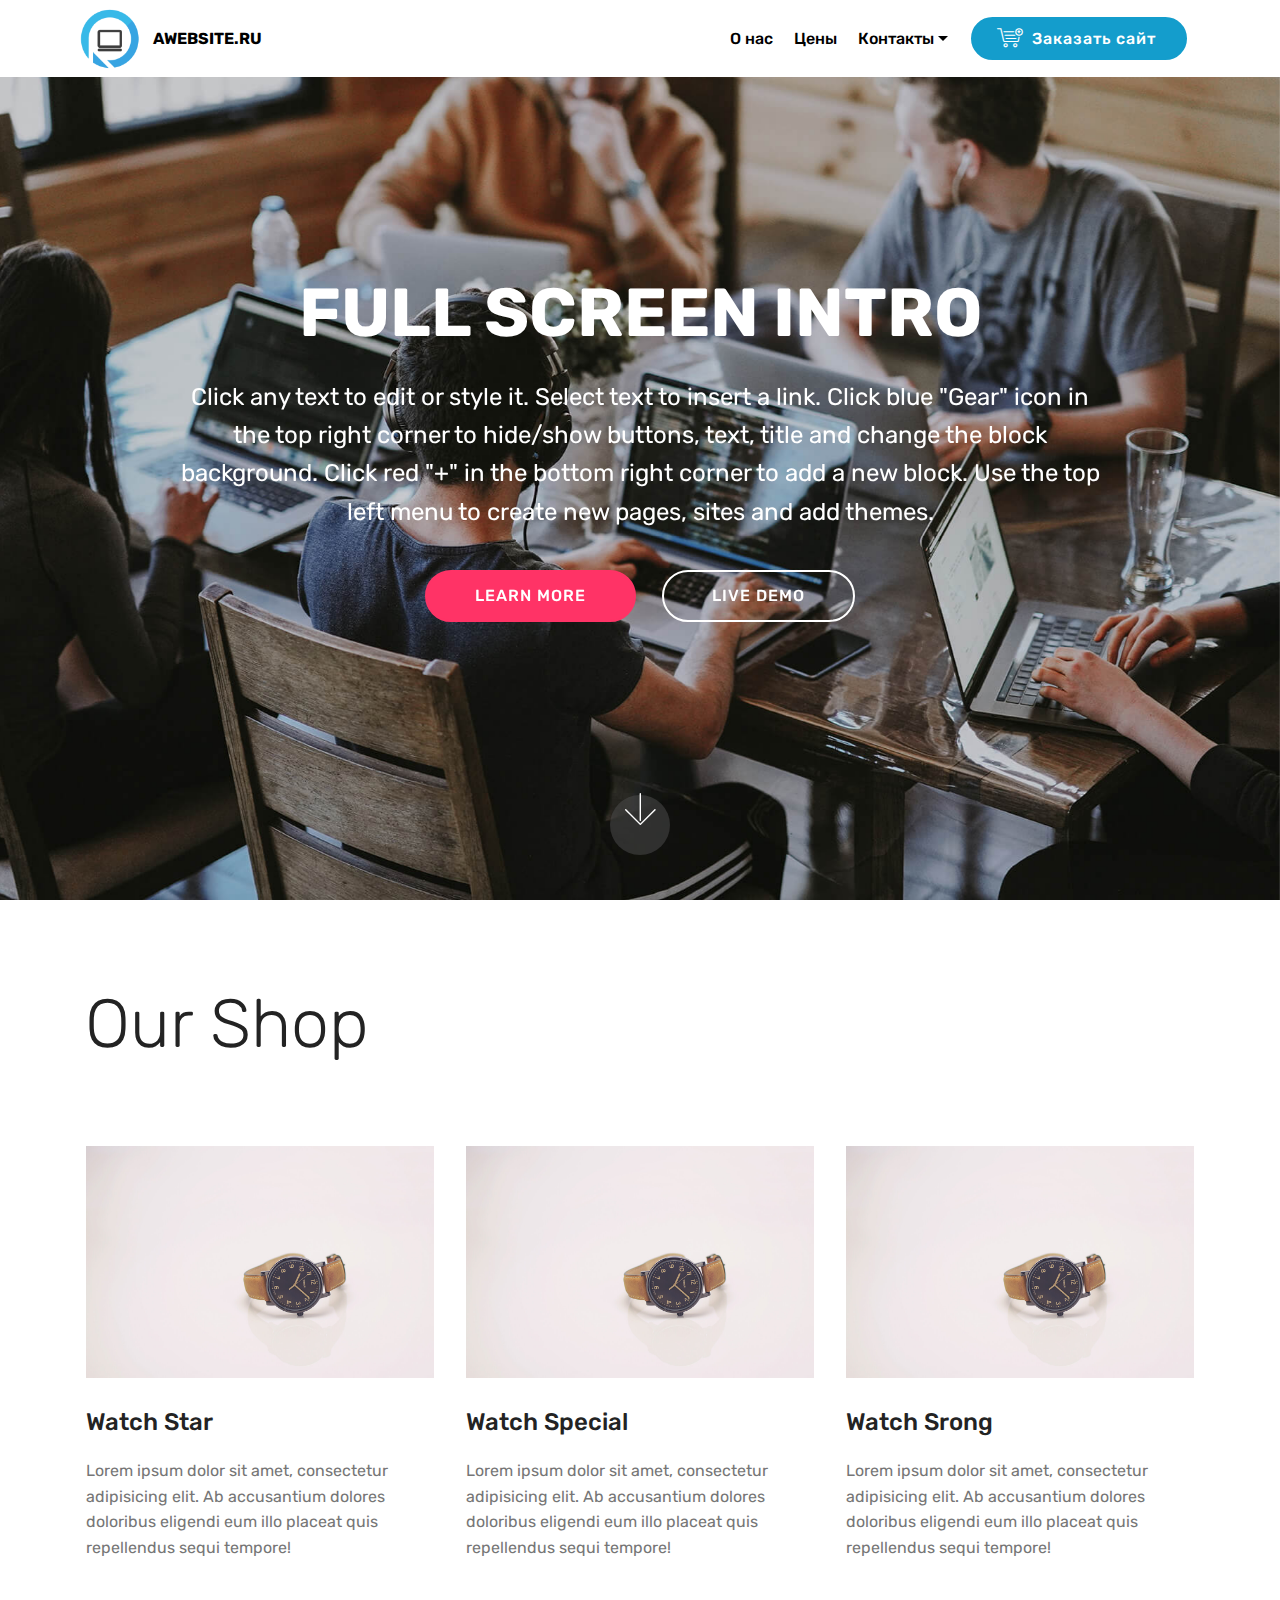
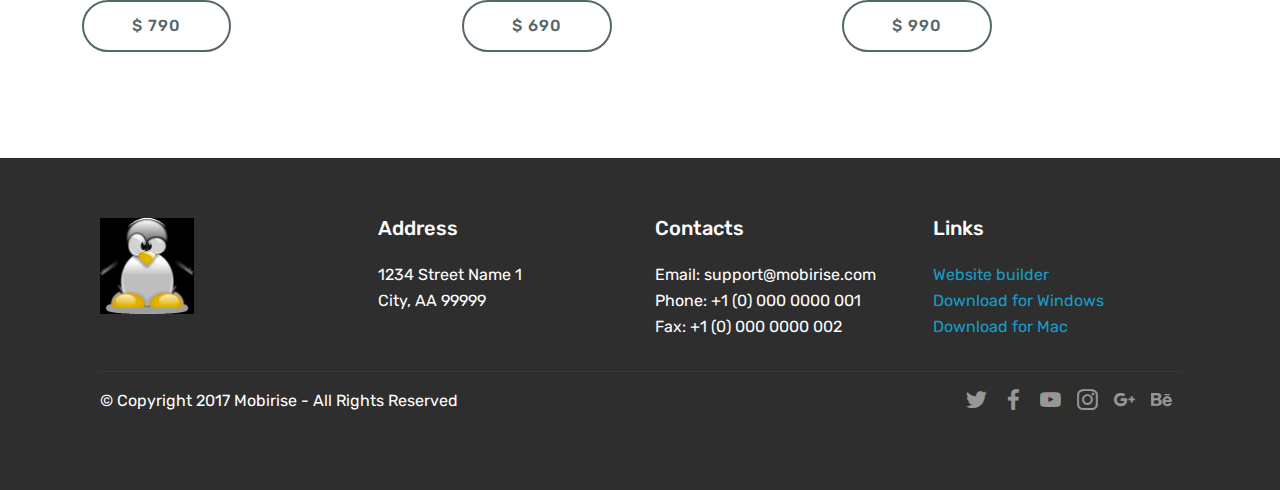
==== page1.html @ ee423b30 "create github pages" ====
<!DOCTYPE html>
<html  >
<head>
  <!-- Site made with Mobirise Website Builder v4.11.3, https://mobirise.com -->
  <meta charset="UTF-8">
  <meta http-equiv="X-UA-Compatible" content="IE=edge">
  <meta name="generator" content="Mobirise v4.11.3, mobirise.com">
  <meta name="viewport" content="width=device-width, initial-scale=1, minimum-scale=1">
  <link rel="shortcut icon" href="assets/images/dotwebsite-color-2-466x123.png" type="image/x-icon">
  <meta name="description" content="">
  
  <title>О нас</title>
  <link rel="stylesheet" href="assets/web/assets/mobirise-icons/mobirise-icons.css">
  <link rel="stylesheet" href="assets/bootstrap/css/bootstrap.min.css">
  <link rel="stylesheet" href="assets/bootstrap/css/bootstrap-grid.min.css">
  <link rel="stylesheet" href="assets/bootstrap/css/bootstrap-reboot.min.css">
  <link rel="stylesheet" href="assets/socicon/css/styles.css">
  <link rel="stylesheet" href="assets/tether/tether.min.css">
  <link rel="stylesheet" href="assets/dropdown/css/style.css">
  <link rel="stylesheet" href="assets/theme/css/style.css">
  <link rel="preload" as="style" href="assets/mobirise/css/mbr-additional.css"><link rel="stylesheet" href="assets/mobirise/css/mbr-additional.css" type="text/css">
  
  
  
</head>
<body>
  <section class="menu cid-rFU3W3Igtl" once="menu" id="menu1-5">

    

    <nav class="navbar navbar-expand beta-menu navbar-dropdown align-items-center navbar-fixed-top navbar-toggleable-sm">
        <button class="navbar-toggler navbar-toggler-right" type="button" data-toggle="collapse" data-target="#navbarSupportedContent" aria-controls="navbarSupportedContent" aria-expanded="false" aria-label="Toggle navigation">
            <div class="hamburger">
                <span></span>
                <span></span>
                <span></span>
                <span></span>
            </div>
        </button>
        <div class="menu-logo">
            <div class="navbar-brand">
                <span class="navbar-logo">
                    <a href="https://pisarev.dev">
                         <img src="assets/images/dotwebsite-color-2-466x123.png" alt="Mobirise" title="" style="height: 3.8rem;">
                    </a>
                </span>
                <span class="navbar-caption-wrap"><a class="navbar-caption text-black display-4" href="https://mobirise.com">AWEBSITE.RU</a></span>
            </div>
        </div>
        <div class="collapse navbar-collapse" id="navbarSupportedContent">
            <ul class="navbar-nav nav-dropdown" data-app-modern-menu="true"><li class="nav-item"><a class="nav-link link text-black display-4" href="index.html#step2-9">О нас</a></li><li class="nav-item"><a class="nav-link link text-black display-4" href="index.html#header16-i">Цены</a></li><li class="nav-item dropdown"><a class="nav-link link dropdown-toggle text-black display-4" href="index.html#header2-1" data-toggle="dropdown-submenu" aria-expanded="false">Контакты</a><div class="dropdown-menu"><a class="dropdown-item text-black display-4" href="mailto:hello@awebsite.ru"><span class="socicon socicon-mail mbr-iconfont mbr-iconfont-btn"></span>hello@awebsite.ru<br></a><a class="dropdown-item text-black display-4" href="tg://resolve?domain=+79992162095"><span class="socicon socicon-telegram mbr-iconfont mbr-iconfont-btn"></span>+7 (999) 216-2095<br></a><a class="dropdown-item text-black display-4" href="tg://resolve?domain=+79992162095"><span class="mbri-help mbr-iconfont mbr-iconfont-btn"></span>Написать нам</a></div></li></ul>
            <div class="navbar-buttons mbr-section-btn"><a class="btn btn-sm btn-primary display-4" href="https://mobirise.com"><span class="mbri-cart-add mbr-iconfont mbr-iconfont-btn"></span>
                    
                    Заказать сайт&nbsp;</a></div>
        </div>
    </nav>
</section>

<section class="engine"><a href="https://mobirise.info/b">how to create a site for free</a></section><section class="cid-rFU3W4c4tZ mbr-fullscreen mbr-parallax-background" id="header2-6">

    

    

    <div class="container align-center">
        <div class="row justify-content-md-center">
            <div class="mbr-white col-md-10">
                <h1 class="mbr-section-title mbr-bold pb-3 mbr-fonts-style display-1">
                    FULL SCREEN INTRO
                </h1>
                
                <p class="mbr-text pb-3 mbr-fonts-style display-5">
                    Click any text to edit or style it. Select text to insert a link. Click blue "Gear" icon in the top right corner to hide/show buttons, text, title and change the block background. Click red "+" in the bottom right corner to add a new block. Use the top left menu to create new pages, sites and add themes.
                </p>
                <div class="mbr-section-btn">
                    <a class="btn btn-md btn-secondary display-4" href="https://mobirise.com">LEARN MORE</a>
                    <a class="btn btn-md btn-white-outline display-4" href="https://mobirise.com">LIVE DEMO</a>
                </div>
            </div>
        </div>
    </div>
    <div class="mbr-arrow hidden-sm-down" aria-hidden="true">
        <a href="#next">
            <i class="mbri-down mbr-iconfont"></i>
        </a>
    </div>
</section>

<section class="services1 cid-rFU3W4I0ts" id="services1-7">
    <!---->
    
    <!---->
    <!--Overlay-->
    
    <!--Container-->
    <div class="container">
        <div class="row justify-content-center">
            <!--Titles-->
            <div class="title pb-5 col-12">
                <h2 class="align-left pb-3 mbr-fonts-style display-1">
                    Our Shop
                </h2>
                
            </div>
            <!--Card-1-->
            <div class="card col-12 col-md-6 p-3 col-lg-4">
                <div class="card-wrapper">
                    <div class="card-img">
                        <img src="assets/images/product1.jpg" alt="Mobirise">
                    </div>
                    <div class="card-box">
                        <h4 class="card-title mbr-fonts-style display-5">
                            Watch Star
                        </h4>
                        <p class="mbr-text mbr-fonts-style display-7">
                            Lorem ipsum dolor sit amet, consectetur adipisicing elit. Ab accusantium dolores doloribus
                            eligendi eum illo placeat quis repellendus sequi tempore!
                        </p>
                        <!--Btn-->
                        <div class="mbr-section-btn align-left">
                            <a href="https://mobirise.co" class="btn btn-warning-outline display-4">
                                $ 790
                            </a>
                        </div>
                    </div>
                </div>
            </div>
            <!--Card-2-->
            <div class="card col-12 col-md-6 p-3 col-lg-4">
                <div class="card-wrapper">
                    <div class="card-img">
                        <img src="assets/images/product1.jpg" alt="Mobirise">
                    </div>
                    <div class="card-box">
                        <h4 class="card-title mbr-fonts-style display-5">
                            Watch Special
                        </h4>
                        <p class="mbr-text mbr-fonts-style display-7">
                            Lorem ipsum dolor sit amet, consectetur adipisicing elit. Ab accusantium dolores doloribus
                            eligendi eum illo placeat quis repellendus sequi tempore!
                        </p>
                        <!--Btn-->
                        <div class="mbr-section-btn align-left">
                            <a href="https://mobirise.co" class="btn btn-warning-outline display-4">
                                $ 690
                            </a>
                        </div>
                    </div>
                </div>
            </div>
            <!--Card-3-->
            <div class="card col-12 col-md-6 p-3 col-lg-4 last-child">
                <div class="card-wrapper">
                    <div class="card-img">
                        <img src="assets/images/product1.jpg" alt="Mobirise">
                    </div>
                    <div class="card-box">
                        <h4 class="card-title mbr-fonts-style display-5">
                            Watch Srong
                        </h4>
                        <p class="mbr-text mbr-fonts-style display-7">
                            Lorem ipsum dolor sit amet, consectetur adipisicing elit. Ab accusantium dolores doloribus
                            eligendi eum illo placeat quis repellendus sequi tempore!
                        </p>
                        <!--Btn-->
                        <div class="mbr-section-btn align-left">
                            <a href="https://mobirise.co" class="btn btn-warning-outline display-4">
                                $ 990
                            </a>
                        </div>
                    </div>
                </div>
            </div>
            <!--Card-4-->
            
        </div>
    </div>
</section>

<section class="cid-rFU3W5Ch9O" id="footer1-8">

    

    

    <div class="container">
        <div class="media-container-row content text-white">
            <div class="col-12 col-md-3">
                <div class="media-wrap">
                    <a href="https://mobirise.com/">
                        <img src="assets/images/mbr-192x197.jpg" alt="Mobirise" title="">
                    </a>
                </div>
            </div>
            <div class="col-12 col-md-3 mbr-fonts-style display-7">
                <h5 class="pb-3">
                    Address
                </h5>
                <p class="mbr-text">
                    1234 Street Name 1<br>City, AA 99999
                </p>
            </div>
            <div class="col-12 col-md-3 mbr-fonts-style display-7">
                <h5 class="pb-3">
                    Contacts
                </h5>
                <p class="mbr-text">
                    Email: support@mobirise.com
                    <br>Phone: +1 (0) 000 0000 001
                    <br>Fax: +1 (0) 000 0000 002
                </p>
            </div>
            <div class="col-12 col-md-3 mbr-fonts-style display-7">
                <h5 class="pb-3">
                    Links
                </h5>
                <p class="mbr-text">
                    <a class="text-primary" href="https://mobirise.com/">Website builder</a>
                    <br><a class="text-primary" href="https://mobirise.com/mobirise-free-win.zip">Download for Windows</a>
                    <br><a class="text-primary" href="https://mobirise.com/mobirise-free-mac.zip">Download for Mac</a>
                </p>
            </div>
        </div>
        <div class="footer-lower">
            <div class="media-container-row">
                <div class="col-sm-12">
                    <hr>
                </div>
            </div>
            <div class="media-container-row mbr-white">
                <div class="col-sm-6 copyright">
                    <p class="mbr-text mbr-fonts-style display-7">
                        © Copyright 2017 Mobirise - All Rights Reserved
                    </p>
                </div>
                <div class="col-md-6">
                    <div class="social-list align-right">
                        <div class="soc-item">
                            <a href="https://twitter.com/mobirise" target="_blank">
                                <span class="socicon-twitter socicon mbr-iconfont mbr-iconfont-social"></span>
                            </a>
                        </div>
                        <div class="soc-item">
                            <a href="https://www.facebook.com/pages/Mobirise/1616226671953247" target="_blank">
                                <span class="socicon-facebook socicon mbr-iconfont mbr-iconfont-social"></span>
                            </a>
                        </div>
                        <div class="soc-item">
                            <a href="https://www.youtube.com/c/mobirise" target="_blank">
                                <span class="socicon-youtube socicon mbr-iconfont mbr-iconfont-social"></span>
                            </a>
                        </div>
                        <div class="soc-item">
                            <a href="https://instagram.com/mobirise" target="_blank">
                                <span class="socicon-instagram socicon mbr-iconfont mbr-iconfont-social"></span>
                            </a>
                        </div>
                        <div class="soc-item">
                            <a href="https://plus.google.com/u/0/+Mobirise" target="_blank">
                                <span class="socicon-googleplus socicon mbr-iconfont mbr-iconfont-social"></span>
                            </a>
                        </div>
                        <div class="soc-item">
                            <a href="https://www.behance.net/Mobirise" target="_blank">
                                <span class="socicon-behance socicon mbr-iconfont mbr-iconfont-social"></span>
                            </a>
                        </div>
                    </div>
                </div>
            </div>
        </div>
    </div>
</section>


  <script src="assets/web/assets/jquery/jquery.min.js"></script>
  <script src="assets/popper/popper.min.js"></script>
  <script src="assets/bootstrap/js/bootstrap.min.js"></script>
  <script src="assets/tether/tether.min.js"></script>
  <script src="assets/dropdown/js/nav-dropdown.js"></script>
  <script src="assets/dropdown/js/navbar-dropdown.js"></script>
  <script src="assets/touchswipe/jquery.touch-swipe.min.js"></script>
  <script src="assets/parallax/jarallax.min.js"></script>
  <script src="assets/smoothscroll/smooth-scroll.js"></script>
  <script src="assets/theme/js/script.js"></script>
  
  
</body>
</html>
---- assets/web/assets/mobirise-icons/mobirise-icons.css ----
@font-face {
  font-family: 'MobiriseIcons';
  src:  url('mobirise-icons.eot?spat4u');
  src:  url('mobirise-icons.eot?spat4u#iefix') format('embedded-opentype'),
    url('mobirise-icons.ttf?spat4u') format('truetype'),
    url('mobirise-icons.woff?spat4u') format('woff'),
    url('mobirise-icons.svg?spat4u#MobiriseIcons') format('svg');
  font-weight: normal;
  font-style: normal;
  font-display: swap;
}

[class^="mbri-"], [class*=" mbri-"] {
  /* use !important to prevent issues with browser extensions that change fonts */
  font-family: MobiriseIcons !important;
  speak: none;
  font-style: normal;
  font-weight: normal;
  font-variant: normal;
  text-transform: none;
  line-height: 1;

  /* Better Font Rendering =========== */
  -webkit-font-smoothing: antialiased;
  -moz-osx-font-smoothing: grayscale;
}

.mbri-add-submenu:before {
  content: "\e900";
}
.mbri-alert:before {
  content: "\e901";
}
.mbri-align-center:before {
  content: "\e902";
}
.mbri-align-justify:before {
  content: "\e903";
}
.mbri-align-left:before {
  content: "\e904";
}
.mbri-align-right:before {
  content: "\e905";
}
.mbri-android:before {
  content: "\e906";
}
.mbri-apple:before {
  content: "\e907";
}
.mbri-arrow-down:before {
  content: "\e908";
}
.mbri-arrow-next:before {
  content: "\e909";
}
.mbri-arrow-prev:before {
  content: "\e90a";
}
.mbri-arrow-up:before {
  content: "\e90b";
}
.mbri-bold:before {
  content: "\e90c";
}
.mbri-bookmark:before {
  content: "\e90d";
}
.mbri-bootstrap:before {
  content: "\e90e";
}
.mbri-briefcase:before {
  content: "\e90f";
}
.mbri-browse:before {
  content: "\e910";
}
.mbri-bulleted-list:before {
  content: "\e911";
}
.mbri-calendar:before {
  content: "\e912";
}
.mbri-camera:before {
  content: "\e913";
}
.mbri-cart-add:before {
  content: "\e914";
}
.mbri-cart-full:before {
  content: "\e915";
}
.mbri-cash:before {
  content: "\e916";
}
.mbri-change-style:before {
  content: "\e917";
}
.mbri-chat:before {
  content: "\e918";
}
.mbri-clock:before {
  content: "\e919";
}
.mbri-close:before {
  content: "\e91a";
}
.mbri-cloud:before {
  content: "\e91b";
}
.mbri-code:before {
  content: "\e91c";
}
.mbri-contact-form:before {
  content: "\e91d";
}
.mbri-credit-card:before {
  content: "\e91e";
}
.mbri-cursor-click:before {
  content: "\e91f";
}
.mbri-cust-feedback:before {
  content: "\e920";
}
.mbri-database:before {
  content: "\e921";
}
.mbri-delivery:before {
  content: "\e922";
}
.mbri-desktop:before {
  content: "\e923";
}
.mbri-devices:before {
  content: "\e924";
}
.mbri-down:before {
  content: "\e925";
}
.mbri-download:before {
  content: "\e989";
}
.mbri-drag-n-drop:before {
  content: "\e927";
}
.mbri-drag-n-drop2:before {
  content: "\e928";
}
.mbri-edit:before {
  content: "\e929";
}
.mbri-edit2:before {
  content: "\e92a";
}
.mbri-error:before {
  content: "\e92b";
}
.mbri-extension:before {
  content: "\e92c";
}
.mbri-features:before {
  content: "\e92d";
}
.mbri-file:before {
  content: "\e92e";
}
.mbri-flag:before {
  content: "\e92f";
}
.mbri-folder:before {
  content: "\e930";
}
.mbri-gift:before {
  content: "\e931";
}
.mbri-github:before {
  content: "\e932";
}
.mbri-globe:before {
  content: "\e933";
}
.mbri-globe-2:before {
  content: "\e934";
}
.mbri-growing-chart:before {
  content: "\e935";
}
.mbri-hearth:before {
  content: "\e936";
}
.mbri-help:before {
  content: "\e937";
}
.mbri-home:before {
  content: "\e938";
}
.mbri-hot-cup:before {
  content: "\e939";
}
.mbri-idea:before {
  content: "\e93a";
}
.mbri-image-gallery:before {
  content: "\e93b";
}
.mbri-image-slider:before {
  content: "\e93c";
}
.mbri-info:before {
  content: "\e93d";
}
.mbri-italic:before {
  content: "\e93e";
}
.mbri-key:before {
  content: "\e93f";
}
.mbri-laptop:before {
  content: "\e940";
}
.mbri-layers:before {
  content: "\e941";
}
.mbri-left-right:before {
  content: "\e942";
}
.mbri-left:before {
  content: "\e943";
}
.mbri-letter:before {
  content: "\e944";
}
.mbri-like:before {
  content: "\e945";
}
.mbri-link:before {
  content: "\e946";
}
.mbri-lock:before {
  content: "\e947";
}
.mbri-login:before {
  content: "\e948";
}
.mbri-logout:before {
  content: "\e949";
}
.mbri-magic-stick:before {
  content: "\e94a";
}
.mbri-map-pin:before {
  content: "\e94b";
}
.mbri-menu:before {
  content: "\e94c";
}
.mbri-mobile:before {
  content: "\e94d";
}
.mbri-mobile2:before {
  content: "\e94e";
}
.mbri-mobirise:before {
  content: "\e94f";
}
.mbri-more-horizontal:before {
  content: "\e950";
}
.mbri-more-vertical:before {
  content: "\e951";
}
.mbri-music:before {
  content: "\e952";
}
.mbri-new-file:before {
  content: "\e953";
}
.mbri-numbered-list:before {
  content: "\e954";
}
.mbri-opened-folder:before {
  content: "\e955";
}
.mbri-pages:before {
  content: "\e956";
}
.mbri-paper-plane:before {
  content: "\e957";
}
.mbri-paperclip:before {
  content: "\e958";
}
.mbri-photo:before {
  content: "\e959";
}
.mbri-photos:before {
  content: "\e95a";
}
.mbri-pin:before {
  content: "\e95b";
}
.mbri-play:before {
  content: "\e95c";
}
.mbri-plus:before {
  content: "\e95d";
}
.mbri-preview:before {
  content: "\e95e";
}
.mbri-print:before {
  content: "\e95f";
}
.mbri-protect:before {
  content: "\e960";
}
.mbri-question:before {
  content: "\e961";
}
.mbri-quote-left:before {
  content: "\e962";
}
.mbri-quote-right:before {
  content: "\e963";
}
.mbri-refresh:before {
  content: "\e964";
}
.mbri-responsive:before {
  content: "\e965";
}
.mbri-right:before {
  content: "\e966";
}
.mbri-rocket:before {
  content: "\e967";
}
.mbri-sad-face:before {
  content: "\e968";
}
.mbri-sale:before {
  content: "\e969";
}
.mbri-save:before {
  content: "\e96a";
}
.mbri-search:before {
  content: "\e96b";
}
.mbri-setting:before {
  content: "\e96c";
}
.mbri-setting2:before {
  content: "\e96d";
}
.mbri-setting3:before {
  content: "\e96e";
}
.mbri-share:before {
  content: "\e96f";
}
.mbri-shopping-bag:before {
  content: "\e970";
}
.mbri-shopping-basket:before {
  content: "\e971";
}
.mbri-shopping-cart:before {
  content: "\e972";
}
.mbri-sites:before {
  content: "\e973";
}
.mbri-smile-face:before {
  content: "\e974";
}
.mbri-speed:before {
  content: "\e975";
}
.mbri-star:before {
  content: "\e976";
}
.mbri-success:before {
  content: "\e977";
}
.mbri-sun:before {
  content: "\e978";
}
.mbri-sun2:before {
  content: "\e979";
}
.mbri-tablet:before {
  content: "\e97a";
}
.mbri-tablet-vertical:before {
  content: "\e97b";
}
.mbri-target:before {
  content: "\e97c";
}
.mbri-timer:before {
  content: "\e97d";
}
.mbri-to-ftp:before {
  content: "\e97e";
}
.mbri-to-local-drive:before {
  content: "\e97f";
}
.mbri-touch-swipe:before {
  content: "\e980";
}
.mbri-touch:before {
  content: "\e981";
}
.mbri-trash:before {
  content: "\e982";
}
.mbri-underline:before {
  content: "\e983";
}
.mbri-unlink:before {
  content: "\e984";
}
.mbri-unlock:before {
  content: "\e985";
}
.mbri-up-down:before {
  content: "\e986";
}
.mbri-up:before {
  content: "\e987";
}
.mbri-update:before {
  content: "\e988";
}
.mbri-upload:before {
 content: "\e926"; 
}
.mbri-user:before {
  content: "\e98a";
}
.mbri-user2:before {
  content: "\e98b";
}
.mbri-users:before {
  content: "\e98c";
}
.mbri-video:before {
  content: "\e98d";
}
.mbri-video-play:before {
  content: "\e98e";
}
.mbri-watch:before {
  content: "\e98f";
}
.mbri-website-theme:before {
  content: "\e990";
}
.mbri-wifi:before {
  content: "\e991";
}
.mbri-windows:before {
  content: "\e992";
}
.mbri-zoom-out:before {
  content: "\e993";
}
.mbri-redo:before {
  content: "\e994";
}
.mbri-undo:before {
  content: "\e995";
}
---- assets/socicon/css/styles.css ----
@charset "UTF-8";

@font-face {
  font-family: "socicon";
  src:url("../fonts/socicon.eot");
  src:url("../fonts/socicon.eot?#iefix") format("embedded-opentype"),
    url("../fonts/socicon.woff") format("woff"),
    url("../fonts/socicon.ttf") format("truetype"),
    url("../fonts/socicon.svg#socicon") format("svg");
  font-weight: normal;
  font-style: normal;
  font-display:swap;
}

[data-icon]:before {
  font-family: "socicon" !important;
  content: attr(data-icon);
  font-style: normal !important;
  font-weight: normal !important;
  font-variant: normal !important;
  text-transform: none !important;
  speak: none;
  line-height: 1;
  -webkit-font-smoothing: antialiased;
  -moz-osx-font-smoothing: grayscale;
}

[class^="socicon-"]:before,
[class*=" socicon-"]:before {
  font-family: "socicon" !important;
  font-style: normal !important;
  font-weight: normal !important;
  font-variant: normal !important;
  text-transform: none !important;
  speak: none;
  line-height: 1;
  -webkit-font-smoothing: antialiased;
  -moz-osx-font-smoothing: grayscale;
}

.socicon-modelmayhem:before {
  content: "\e000";
}
.socicon-mixcloud:before {
  content: "\e001";
}
.socicon-drupal:before {
  content: "\e002";
}
.socicon-swarm:before {
  content: "\e003";
}
.socicon-istock:before {
  content: "\e004";
}
.socicon-yammer:before {
  content: "\e005";
}
.socicon-ello:before {
  content: "\e006";
}
.socicon-stackoverflow:before {
  content: "\e007";
}
.socicon-persona:before {
  content: "\e008";
}
.socicon-triplej:before {
  content: "\e009";
}
.socicon-houzz:before {
  content: "\e00a";
}
.socicon-rss:before {
  content: "\e00b";
}
.socicon-paypal:before {
  content: "\e00c";
}
.socicon-odnoklassniki:before {
  content: "\e00d";
}
.socicon-airbnb:before {
  content: "\e00e";
}
.socicon-periscope:before {
  content: "\e00f";
}
.socicon-outlook:before {
  content: "\e010";
}
.socicon-coderwall:before {
  content: "\e011";
}
.socicon-tripadvisor:before {
  content: "\e012";
}
.socicon-appnet:before {
  content: "\e013";
}
.socicon-goodreads:before {
  content: "\e014";
}
.socicon-tripit:before {
  content: "\e015";
}
.socicon-lanyrd:before {
  content: "\e016";
}
.socicon-slideshare:before {
  content: "\e017";
}
.socicon-buffer:before {
  content: "\e018";
}
.socicon-disqus:before {
  content: "\e019";
}
.socicon-vkontakte:before {
  content: "\e01a";
}
.socicon-whatsapp:before {
  content: "\e01b";
}
.socicon-patreon:before {
  content: "\e01c";
}
.socicon-storehouse:before {
  content: "\e01d";
}
.socicon-pocket:before {
  content: "\e01e";
}
.socicon-mail:before {
  content: "\e01f";
}
.socicon-blogger:before {
  content: "\e020";
}
.socicon-technorati:before {
  content: "\e021";
}
.socicon-reddit:before {
  content: "\e022";
}
.socicon-dribbble:before {
  content: "\e023";
}
.socicon-stumbleupon:before {
  content: "\e024";
}
.socicon-digg:before {
  content: "\e025";
}
.socicon-envato:before {
  content: "\e026";
}
.socicon-behance:before {
  content: "\e027";
}
.socicon-delicious:before {
  content: "\e028";
}
.socicon-deviantart:before {
  content: "\e029";
}
.socicon-forrst:before {
  content: "\e02a";
}
.socicon-play:before {
  content: "\e02b";
}
.socicon-zerply:before {
  content: "\e02c";
}
.socicon-wikipedia:before {
  content: "\e02d";
}
.socicon-apple:before {
  content: "\e02e";
}
.socicon-flattr:before {
  content: "\e02f";
}
.socicon-github:before {
  content: "\e030";
}
.socicon-renren:before {
  content: "\e031";
}
.socicon-friendfeed:before {
  content: "\e032";
}
.socicon-newsvine:before {
  content: "\e033";
}
.socicon-identica:before {
  content: "\e034";
}
.socicon-bebo:before {
  content: "\e035";
}
.socicon-zynga:before {
  content: "\e036";
}
.socicon-steam:before {
  content: "\e037";
}
.socicon-xbox:before {
  content: "\e038";
}
.socicon-windows:before {
  content: "\e039";
}
.socicon-qq:before {
  content: "\e03a";
}
.socicon-douban:before {
  content: "\e03b";
}
.socicon-meetup:before {
  content: "\e03c";
}
.socicon-playstation:before {
  content: "\e03d";
}
.socicon-android:before {
  content: "\e03e";
}
.socicon-snapchat:before {
  content: "\e03f";
}
.socicon-twitter:before {
  content: "\e040";
}
.socicon-facebook:before {
  content: "\e041";
}
.socicon-googleplus:before {
  content: "\e042";
}
.socicon-pinterest:before {
  content: "\e043";
}
.socicon-foursquare:before {
  content: "\e044";
}
.socicon-yahoo:before {
  content: "\e045";
}
.socicon-skype:before {
  content: "\e046";
}
.socicon-yelp:before {
  content: "\e047";
}
.socicon-feedburner:before {
  content: "\e048";
}
.socicon-linkedin:before {
  content: "\e049";
}
.socicon-viadeo:before {
  content: "\e04a";
}
.socicon-xing:before {
  content: "\e04b";
}
.socicon-myspace:before {
  content: "\e04c";
}
.socicon-soundcloud:before {
  content: "\e04d";
}
.socicon-spotify:before {
  content: "\e04e";
}
.socicon-grooveshark:before {
  content: "\e04f";
}
.socicon-lastfm:before {
  content: "\e050";
}
.socicon-youtube:before {
  content: "\e051";
}
.socicon-vimeo:before {
  content: "\e052";
}
.socicon-dailymotion:before {
  content: "\e053";
}
.socicon-vine:before {
  content: "\e054";
}
.socicon-flickr:before {
  content: "\e055";
}
.socicon-500px:before {
  content: "\e056";
}
.socicon-wordpress:before {
  content: "\e058";
}
.socicon-tumblr:before {
  content: "\e059";
}
.socicon-twitch:before {
  content: "\e05a";
}
.socicon-8tracks:before {
  content: "\e05b";
}
.socicon-amazon:before {
  content: "\e05c";
}
.socicon-icq:before {
  content: "\e05d";
}
.socicon-smugmug:before {
  content: "\e05e";
}
.socicon-ravelry:before {
  content: "\e05f";
}
.socicon-weibo:before {
  content: "\e060";
}
.socicon-baidu:before {
  content: "\e061";
}
.socicon-angellist:before {
  content: "\e062";
}
.socicon-ebay:before {
  content: "\e063";
}
.socicon-imdb:before {
  content: "\e064";
}
.socicon-stayfriends:before {
  content: "\e065";
}
.socicon-residentadvisor:before {
  content: "\e066";
}
.socicon-google:before {
  content: "\e067";
}
.socicon-yandex:before {
  content: "\e068";
}
.socicon-sharethis:before {
  content: "\e069";
}
.socicon-bandcamp:before {
  content: "\e06a";
}
.socicon-itunes:before {
  content: "\e06b";
}
.socicon-deezer:before {
  content: "\e06c";
}
.socicon-telegram:before {
  content: "\e06e";
}
.socicon-openid:before {
  content: "\e06f";
}
.socicon-amplement:before {
  content: "\e070";
}
.socicon-viber:before {
  content: "\e071";
}
.socicon-zomato:before {
  content: "\e072";
}
.socicon-draugiem:before {
  content: "\e074";
}
.socicon-endomodo:before {
  content: "\e075";
}
.socicon-filmweb:before {
  content: "\e076";
}
.socicon-stackexchange:before {
  content: "\e077";
}
.socicon-wykop:before {
  content: "\e078";
}
.socicon-teamspeak:before {
  content: "\e079";
}
.socicon-teamviewer:before {
  content: "\e07a";
}
.socicon-ventrilo:before {
  content: "\e07b";
}
.socicon-younow:before {
  content: "\e07c";
}
.socicon-raidcall:before {
  content: "\e07d";
}
.socicon-mumble:before {
  content: "\e07e";
}
.socicon-medium:before {
  content: "\e06d";
}
.socicon-bebee:before {
  content: "\e07f";
}
.socicon-hitbox:before {
  content: "\e080";
}
.socicon-reverbnation:before {
  content: "\e081";
}
.socicon-formulr:before {
  content: "\e082";
}
.socicon-instagram:before {
  content: "\e057";
}
.socicon-battlenet:before {
  content: "\e083";
}
.socicon-chrome:before {
  content: "\e084";
}
.socicon-discord:before {
  content: "\e086";
}
.socicon-issuu:before {
  content: "\e087";
}
.socicon-macos:before {
  content: "\e088";
}
.socicon-firefox:before {
  content: "\e089";
}
.socicon-opera:before {
  content: "\e08d";
}
.socicon-keybase:before {
  content: "\e090";
}
.socicon-alliance:before {
  content: "\e091";
}
.socicon-livejournal:before {
  content: "\e092";
}
.socicon-googlephotos:before {
  content: "\e093";
}
.socicon-horde:before {
  content: "\e094";
}
.socicon-etsy:before {
  content: "\e095";
}
.socicon-zapier:before {
  content: "\e096";
}
.socicon-google-scholar:before {
  content: "\e097";
}
.socicon-researchgate:before {
  content: "\e098";
}
.socicon-wechat:before {
  content: "\e099";
}
.socicon-strava:before {
  content: "\e09a";
}
.socicon-line:before {
  content: "\e09b";
}
.socicon-lyft:before {
  content: "\e09c";
}
.socicon-uber:before {
  content: "\e09d";
}
.socicon-songkick:before {
  content: "\e09e";
}
.socicon-viewbug:before {
  content: "\e09f";
}
.socicon-googlegroups:before {
  content: "\e0a0";
}
.socicon-quora:before {
  content: "\e073";
}
.socicon-diablo:before {
  content: "\e085";
}
.socicon-blizzard:before {
  content: "\e0a1";
}
.socicon-hearthstone:before {
  content: "\e08b";
}
.socicon-heroes:before {
  content: "\e08a";
}
.socicon-overwatch:before {
  content: "\e08c";
}
.socicon-warcraft:before {
  content: "\e08e";
}
.socicon-starcraft:before {
  content: "\e08f";
}
.socicon-beam:before {
  content: "\e0a2";
}
.socicon-curse:before {
  content: "\e0a3";
}
.socicon-player:before {
  content: "\e0a4";
}
.socicon-streamjar:before {
  content: "\e0a5";
}
.socicon-nintendo:before {
  content: "\e0a6";
}
.socicon-hellocoton:before {
  content: "\e0a7";
}
---- assets/dropdown/css/style.css ----
.navbar-dropdown {
  left: 0;
  padding: 0;
  position: absolute;
  right: 0;
  top: 0;
  transition: all 0.45s ease;
  z-index: 1030;
  background: #282828; }
  .navbar-dropdown .navbar-logo {
    margin-right: 0.8rem;
    transition: margin 0.3s ease-in-out;
    vertical-align: middle; }
    .navbar-dropdown .navbar-logo img {
      height: 3.125rem;
      transition: all 0.3s ease-in-out; }
    .navbar-dropdown .navbar-logo.mbr-iconfont {
      font-size: 3.125rem;
      line-height: 3.125rem; }
  .navbar-dropdown .navbar-caption {
    font-weight: 700;
    white-space: normal;
    vertical-align: -4px;
    line-height: 3.125rem !important; }
    .navbar-dropdown .navbar-caption, .navbar-dropdown .navbar-caption:hover {
      color: inherit;
      text-decoration: none; }
  .navbar-dropdown .mbr-iconfont + .navbar-caption {
    vertical-align: -1px; }
  .navbar-dropdown.navbar-fixed-top {
    position: fixed; }
  .navbar-dropdown .navbar-brand span {
    vertical-align: -4px; }
  .navbar-dropdown.bg-color.transparent {
    background: none; }
  .navbar-dropdown.navbar-short .navbar-brand {
    padding: 0.625rem 0; }
    .navbar-dropdown.navbar-short .navbar-brand span {
      vertical-align: -1px; }
  .navbar-dropdown.navbar-short .navbar-caption {
    line-height: 2.375rem !important;
    vertical-align: -2px; }
  .navbar-dropdown.navbar-short .navbar-logo {
    margin-right: 0.5rem; }
    .navbar-dropdown.navbar-short .navbar-logo img {
      height: 2.375rem; }
    .navbar-dropdown.navbar-short .navbar-logo.mbr-iconfont {
      font-size: 2.375rem;
      line-height: 2.375rem; }
  .navbar-dropdown.navbar-short .mbr-table-cell {
    height: 3.625rem; }
  .navbar-dropdown .navbar-close {
    left: 0.6875rem;
    position: fixed;
    top: 0.75rem;
    z-index: 1000; }
  .navbar-dropdown .hamburger-icon {
    content: "";
    display: inline-block;
    vertical-align: middle;
    width: 16px;
    -webkit-box-shadow: 0 -6px 0 1px #282828,0 0 0 1px #282828,0 6px 0 1px #282828;
    -moz-box-shadow: 0 -6px 0 1px #282828,0 0 0 1px #282828,0 6px 0 1px #282828;
    box-shadow: 0 -6px 0 1px #282828,0 0 0 1px #282828,0 6px 0 1px #282828; }

.dropdown-menu .dropdown-toggle[data-toggle="dropdown-submenu"]::after {
  border-bottom: 0.35em solid transparent;
  border-left: 0.35em solid;
  border-right: 0;
  border-top: 0.35em solid transparent;
  margin-left: 0.3rem; }

.dropdown-menu .dropdown-item:focus {
  outline: 0; }

.nav-dropdown {
  font-size: 0.75rem;
  font-weight: 500;
  height: auto !important; }
  .nav-dropdown .nav-btn {
    padding-left: 1rem; }
  .nav-dropdown .link {
    margin: .667em 1.667em;
    font-weight: 500;
    padding: 0;
    transition: color .2s ease-in-out; }
    .nav-dropdown .link.dropdown-toggle {
      margin-right: 2.583em; }
      .nav-dropdown .link.dropdown-toggle::after {
        margin-left: .25rem;
        border-top: 0.35em solid;
        border-right: 0.35em solid transparent;
        border-left: 0.35em solid transparent;
        border-bottom: 0; }
      .nav-dropdown .link.dropdown-toggle[aria-expanded="true"] {
        margin: 0;
        padding: 0.667em 3.263em  0.667em 1.667em; }
  .nav-dropdown .link::after,
  .nav-dropdown .dropdown-item::after {
    color: inherit; }
  .nav-dropdown .btn {
    font-size: 0.75rem;
    font-weight: 700;
    letter-spacing: 0;
    margin-bottom: 0;
    padding-left: 1.25rem;
    padding-right: 1.25rem; }
  .nav-dropdown .dropdown-menu {
    border-radius: 0;
    border: 0;
    left: 0;
    margin: 0;
    padding-bottom: 1.25rem;
    padding-top: 1.25rem;
    position: relative; }
  .nav-dropdown .dropdown-submenu {
    margin-left: 0.125rem;
    top: 0; }
  .nav-dropdown .dropdown-item {
    font-weight: 500;
    line-height: 2;
    padding: 0.3846em 4.615em 0.3846em 1.5385em;
    position: relative;
    transition: color .2s ease-in-out, background-color .2s ease-in-out; }
    .nav-dropdown .dropdown-item::after {
      margin-top: -0.3077em;
      position: absolute;
      right: 1.1538em;
      top: 50%; }
    .nav-dropdown .dropdown-item:focus, .nav-dropdown .dropdown-item:hover {
      background: none; }

@media (max-width: 767px) {
  .nav-dropdown.navbar-toggleable-sm {
    bottom: 0;
    display: none;
    left: 0;
    overflow-x: hidden;
    position: fixed;
    top: 0;
    transform: translateX(-100%);
    -ms-transform: translateX(-100%);
    -webkit-transform: translateX(-100%);
    width: 18.75rem;
    z-index: 999; } }
.nav-dropdown.navbar-toggleable-xl {
  bottom: 0;
  display: none;
  left: 0;
  overflow-x: hidden;
  position: fixed;
  top: 0;
  transform: translateX(-100%);
  -ms-transform: translateX(-100%);
  -webkit-transform: translateX(-100%);
  width: 18.75rem;
  z-index: 999; }

.nav-dropdown-sm {
  display: block !important;
  overflow-x: hidden;
  overflow: auto;
  padding-top: 3.875rem; }
  .nav-dropdown-sm::after {
    content: "";
    display: block;
    height: 3rem;
    width: 100%; }
  .nav-dropdown-sm.collapse.in ~ .navbar-close {
    display: block !important; }
  .nav-dropdown-sm.collapsing, .nav-dropdown-sm.collapse.in {
    transform: translateX(0);
    -ms-transform: translateX(0);
    -webkit-transform: translateX(0);
    transition: all 0.25s ease-out;
    -webkit-transition: all 0.25s ease-out;
    background: #282828; }
  .nav-dropdown-sm.collapsing[aria-expanded="false"] {
    transform: translateX(-100%);
    -ms-transform: translateX(-100%);
    -webkit-transform: translateX(-100%); }
  .nav-dropdown-sm .nav-item {
    display: block;
    margin-left: 0 !important;
    padding-left: 0; }
  .nav-dropdown-sm .link,
  .nav-dropdown-sm .dropdown-item {
    border-top: 1px dotted rgba(255, 255, 255, 0.1);
    font-size: 0.8125rem;
    line-height: 1.6;
    margin: 0 !important;
    padding: 0.875rem 2.4rem 0.875rem 1.5625rem !important;
    position: relative;
    white-space: normal; }
    .nav-dropdown-sm .link:focus, .nav-dropdown-sm .link:hover,
    .nav-dropdown-sm .dropdown-item:focus,
    .nav-dropdown-sm .dropdown-item:hover {
      background: rgba(0, 0, 0, 0.2) !important;
      color: #c0a375; }
  .nav-dropdown-sm .nav-btn {
    position: relative;
    padding: 1.5625rem 1.5625rem 0 1.5625rem; }
    .nav-dropdown-sm .nav-btn::before {
      border-top: 1px dotted rgba(255, 255, 255, 0.1);
      content: "";
      left: 0;
      position: absolute;
      top: 0;
      width: 100%; }
    .nav-dropdown-sm .nav-btn + .nav-btn {
      padding-top: 0.625rem; }
      .nav-dropdown-sm .nav-btn + .nav-btn::before {
        display: none; }
  .nav-dropdown-sm .btn {
    padding: 0.625rem 0; }
  .nav-dropdown-sm .dropdown-toggle[data-toggle="dropdown-submenu"]::after {
    margin-left: .25rem;
    border-top: 0.35em solid;
    border-right: 0.35em solid transparent;
    border-left: 0.35em solid transparent;
    border-bottom: 0; }
  .nav-dropdown-sm .dropdown-toggle[data-toggle="dropdown-submenu"][aria-expanded="true"]::after {
    border-top: 0;
    border-right: 0.35em solid transparent;
    border-left: 0.35em solid transparent;
    border-bottom: 0.35em solid; }
  .nav-dropdown-sm .dropdown-menu {
    margin: 0;
    padding: 0;
    position: relative;
    top: 0;
    left: 0;
    width: 100%;
    border: 0;
    float: none;
    border-radius: 0;
    background: none; }
  .nav-dropdown-sm .dropdown-submenu {
    left: 100%;
    margin-left: 0.125rem;
    margin-top: -1.25rem;
    top: 0; }

.navbar-toggleable-sm .nav-dropdown .dropdown-menu {
  position: absolute; }

.navbar-toggleable-sm .nav-dropdown .dropdown-submenu {
  left: 100%;
  margin-left: 0.125rem;
  margin-top: -1.25rem;
  top: 0; }

.navbar-toggleable-sm.opened .nav-dropdown .dropdown-menu {
  position: relative; }

.navbar-toggleable-sm.opened .nav-dropdown .dropdown-submenu {
  left: 0;
  margin-left: 00rem;
  margin-top: 0rem;
  top: 0; }

.is-builder .nav-dropdown.collapsing {
  transition: none !important; }

/*# sourceMappingURL=style.css.map */
---- assets/theme/css/style.css ----
/*!
 * Mobirise v4 theme (https://mobirise.com/)
 * Copyright 2017 Mobirise
 */
section {
  background-color: #eeeeee; }

body {
  font-style: normal;
  line-height: 1.5; }

section,
.container,
.container-fluid {
  position: relative;
  word-wrap: break-word; }

a.mbr-iconfont:hover {
  text-decoration: none; }

.article .lead p,
.article .lead ul,
.article .lead ol,
.article .lead pre,
.article .lead blockquote {
  margin-bottom: 0; }

ul,
ol,
pre,
blockquote {
  margin-bottom: 2.3125rem; }

pre {
  background: #f4f4f4;
  padding: 10px 24px;
  white-space: pre-wrap; }

.inactive {
  -webkit-user-select: none;
  -moz-user-select: none;
  -ms-user-select: none;
  user-select: none;
  pointer-events: none;
  -webkit-user-drag: none;
  user-drag: none; }

.mbr-section__comments .row {
  justify-content: center;
  -webkit-justify-content: center; }

a {
  font-style: normal;
  font-weight: 400;
  cursor: pointer; }
  a, a:hover {
    text-decoration: none; }

figure {
  margin-bottom: 0; }

body {
  color: #232323; }

h1,
h2,
h3,
h4,
h5,
h6,
.h1,
.h2,
.h3,
.h4,
.h5,
.h6,
.display-1,
.display-2,
.display-3,
.display-4 {
  line-height: 1;
  word-break: break-word;
  word-wrap: break-word; }

.mbr-section-title {
  font-style: normal;
  line-height: 1.2; }

.mbr-section-subtitle {
  line-height: 1.3; }

.mbr-text {
  font-style: normal;
  line-height: 1.6; }

b,
strong {
  font-weight: bold; }

blockquote {
  padding: 10px 0 10px 20px;
  position: relative;
  border-left: 2px solid;
  border-color: #ff3366; }

input:-webkit-autofill, input:-webkit-autofill:hover, input:-webkit-autofill:focus, input:-webkit-autofill:active {
  transition-delay: 9999s;
  transition-property: background-color, color; }

textarea[type='hidden'] {
  display: none; }

body {
  position: relative; }

section {
  background-position: 50% 50%;
  background-repeat: no-repeat;
  background-size: cover; }
  section .mbr-background-video,
  section .mbr-background-video-preview {
    position: absolute;
    bottom: 0;
    left: 0;
    right: 0;
    top: 0; }

.hidden {
  visibility: hidden; }

.mbr-z-index20 {
  z-index: 20; }

/*! Base colors */
.mbr-white {
  color: #ffffff; }

.mbr-black {
  color: #000000; }

.mbr-bg-white {
  background-color: #ffffff; }

.mbr-bg-black {
  background-color: #000000; }

/*! Text-aligns */
.align-left {
  text-align: left; }

.align-center {
  text-align: center; }

.align-right {
  text-align: right; }

@media (max-width: 767px) {
  .align-left,
  .align-center,
  .align-right,
  .mbr-section-btn,
  .mbr-section-title {
    text-align: center; } }
/*! Font-weight  */
.mbr-light {
  font-weight: 300; }

.mbr-regular {
  font-weight: 400; }

.mbr-semibold {
  font-weight: 500; }

.mbr-bold {
  font-weight: 700; }

/*! Media  */
.media-size-item {
  -webkit-flex: 1 1 auto;
  -moz-flex: 1 1 auto;
  -ms-flex: 1 1 auto;
  -o-flex: 1 1 auto;
  flex: 1 1 auto; }

.media-content {
  -webkit-flex-basis: 100%;
  flex-basis: 100%; }

.media-container-row {
  display: -ms-flexbox;
  display: -webkit-flex;
  display: flex;
  -webkit-flex-direction: row;
  -ms-flex-direction: row;
  flex-direction: row;
  -webkit-flex-wrap: wrap;
  -ms-flex-wrap: wrap;
  flex-wrap: wrap;
  -webkit-justify-content: center;
  -ms-flex-pack: center;
  justify-content: center;
  -webkit-align-content: center;
  -ms-flex-line-pack: center;
  align-content: center;
  -webkit-align-items: start;
  -ms-flex-align: start;
  align-items: start; }
  .media-container-row .media-size-item {
    width: 400px; }

.media-container-column {
  display: -ms-flexbox;
  display: -webkit-flex;
  display: flex;
  -webkit-flex-direction: column;
  -ms-flex-direction: column;
  flex-direction: column;
  -webkit-flex-wrap: wrap;
  -ms-flex-wrap: wrap;
  flex-wrap: wrap;
  -webkit-justify-content: center;
  -ms-flex-pack: center;
  justify-content: center;
  -webkit-align-content: center;
  -ms-flex-line-pack: center;
  align-content: center;
  -webkit-align-items: stretch;
  -ms-flex-align: stretch;
  align-items: stretch; }
  .media-container-column > * {
    width: 100%; }

@media (min-width: 992px) {
  .media-container-row {
    -webkit-flex-wrap: nowrap;
    -ms-flex-wrap: nowrap;
    flex-wrap: nowrap; } }
figure {
  overflow: hidden; }

figure[mbr-media-size] {
  transition: width 0.1s; }

.mbr-figure img,
.mbr-figure iframe {
  display: block;
  width: 100%; }

.card {
  background-color: transparent;
  border: none; }

.card-box {
  width: 100%; }

.card-img {
  text-align: center;
  flex-shrink: 0;
  -webkit-flex-shrink: 0; }

.media {
  max-width: 100%;
  margin: 0 auto; }

.mbr-figure {
  -ms-flex-item-align: center;
  -ms-grid-row-align: center;
  -webkit-align-self: center;
  align-self: center; }

.media-container > div {
  max-width: 100%; }

.mbr-figure img,
.card-img img {
  width: 100%; }

@media (max-width: 991px) {
  .media-size-item {
    width: auto !important; }

  .media {
    width: auto; }

  .mbr-figure {
    width: 100% !important; } }
/*! Buttons */
.btn {
  font-weight: 500;
  border-width: 2px;
  font-style: normal;
  letter-spacing: 1px;
  margin: .4rem .8rem;
  white-space: normal;
  -webkit-transition: all .3s ease-in-out;
  -moz-transition: all .3s ease-in-out;
  transition: all .3s ease-in-out;
  display: inline-flex;
  align-items: center;
  justify-content: center;
  word-break: break-word;
  -webkit-align-items: center;
  -webkit-justify-content: center;
  display: -webkit-inline-flex; }

.btn-sm {
  font-weight: 500;
  letter-spacing: 1px;
  -webkit-transition: all .3s ease-in-out;
  -moz-transition: all .3s ease-in-out;
  transition: all .3s ease-in-out; }

.btn-md {
  font-weight: 500;
  letter-spacing: 1px;
  margin: .4rem .8rem !important;
  -webkit-transition: all .3s ease-in-out;
  -moz-transition: all .3s ease-in-out;
  transition: all .3s ease-in-out; }

.btn-lg {
  font-weight: 500;
  letter-spacing: 1px;
  margin: .4rem .8rem !important;
  -webkit-transition: all .3s ease-in-out;
  -moz-transition: all .3s ease-in-out;
  transition: all .3s ease-in-out; }

.mbr-section-btn {
  margin-left: -0.25rem;
  margin-right: -0.25rem;
  font-size: 0; }

nav .mbr-section-btn {
  margin-left: 0rem;
  margin-right: 0rem; }

.btn-form {
  border-radius: 0; }
  .btn-form:hover {
    cursor: pointer; }

/*! Btn icon margin */
.btn .mbr-iconfont,
.btn.btn-sm .mbr-iconfont {
  cursor: pointer;
  margin-right: 0.5rem; }

.btn.btn-md .mbr-iconfont,
.btn.btn-md .mbr-iconfont {
  margin-right: 0.8rem; }

.mbr-regular {
  font-weight: 400; }

.mbr-semibold {
  font-weight: 500; }

.mbr-bold {
  font-weight: 700; }

[type='submit'] {
  -webkit-appearance: none; }

/*! Full-screen */
.mbr-fullscreen .mbr-overlay {
  min-height: 100vh; }

.mbr-fullscreen {
  display: flex;
  display: -webkit-flex;
  display: -moz-flex;
  display: -ms-flex;
  display: -o-flex;
  align-items: center;
  -webkit-align-items: center;
  min-height: 100vh;
  padding-top: 3rem;
  padding-bottom: 3rem; }

/*! Map */
.map {
  height: 25rem;
  position: relative; }
  .map iframe {
    width: 100%;
    height: 100%; }

.mbr-overlay {
  background-color: #000;
  bottom: 0;
  left: 0;
  opacity: .5;
  position: absolute;
  right: 0;
  top: 0;
  z-index: 0;
  pointer-events: none; }

/* Form */
blockquote {
  font-style: italic;
  padding: 10px 0 10px 20px;
  font-size: 1.09rem;
  position: relative;
  border-width: 3px; }

.form-control {
  background-color: #f5f5f5;
  box-shadow: none;
  color: #565656;
  line-height: 1.43;
  min-height: 3.5em;
  padding: 1.07em .5em; }
  .form-control, .form-control:focus {
    border: 1px solid #e8e8e8; }
  .form-active .form-control:invalid {
    border-color: red; }

.form-control-label {
  position: relative;
  cursor: pointer;
  margin-bottom: .357em;
  padding: 0; }

.alert {
  color: #ffffff;
  border-radius: 0;
  border: 0;
  font-size: .875rem;
  line-height: 1.5;
  margin-bottom: 1.875rem;
  padding: 1.25rem;
  position: relative; }
  .alert.alert-form::after {
    background-color: inherit;
    bottom: -7px;
    content: "";
    display: block;
    height: 14px;
    left: 50%;
    margin-left: -7px;
    position: absolute;
    transform: rotate(45deg);
    width: 14px;
    -webkit-transform: rotate(45deg); }

.form-asterisk {
  font-family: initial;
  position: absolute;
  top: -2px;
  font-weight: normal; }

/*! Scroll to top arrow */
#scrollToTop a i:before {
  content: '';
  position: absolute;
  height: 40%;
  top: 25%;
  background: #fff;
  width: 2px;
  left: calc(50% - 1px); }
#scrollToTop a i:after {
  content: '';
  position: absolute;
  display: block;
  border-top: 2px solid #fff;
  border-right: 2px solid #fff;
  width: 40%;
  height: 40%;
  left: 30%;
  bottom: 30%;
  transform: rotate(135deg);
  -webkit-transform: rotate(135deg); }

.mbr-arrow-up {
  bottom: 25px;
  right: 90px;
  position: fixed;
  text-align: right;
  z-index: 5000;
  color: #ffffff;
  font-size: 32px;
  transform: rotate(180deg);
  -webkit-transform: rotate(180deg); }

.mbr-arrow-up a {
  background: rgba(0, 0, 0, 0.2);
  border-radius: 3px;
  color: #fff;
  display: inline-block;
  height: 60px;
  width: 60px;
  outline-style: none !important;
  position: relative;
  text-decoration: none;
  transition: all 0.3s ease-in-out;
  cursor: pointer;
  text-align: center; }
  .mbr-arrow-up a:hover {
    background-color: rgba(0, 0, 0, 0.4); }
  .mbr-arrow-up a i {
    line-height: 60px; }

.mbr-arrow-up-icon {
  display: block;
  color: #fff; }

.mbr-arrow-up-icon::before {
  content: '\203a';
  display: inline-block;
  font-family: serif;
  font-size: 32px;
  line-height: 1;
  font-style: normal;
  position: relative;
  top: 6px;
  left: -4px;
  -webkit-transform: rotate(-90deg);
  transform: rotate(-90deg); }

/*! Arrow Down */
.mbr-arrow {
  position: absolute;
  bottom: 45px;
  left: 50%;
  width: 60px;
  height: 60px;
  cursor: pointer;
  background-color: rgba(80, 80, 80, 0.5);
  border-radius: 50%;
  -webkit-transform: translateX(-50%);
  transform: translateX(-50%); }
  .mbr-arrow > a {
    display: inline-block;
    text-decoration: none;
    outline-style: none;
    -webkit-animation: arrowdown 1.7s ease-in-out infinite;
    animation: arrowdown 1.7s ease-in-out infinite; }
    .mbr-arrow > a > i {
      position: absolute;
      top: -2px;
      left: 15px;
      font-size: 2rem; }

@keyframes arrowdown {
  0% {
    transform: translateY(0px);
    -webkit-transform: translateY(0px); }
  50% {
    transform: translateY(-5px);
    -webkit-transform: translateY(-5px); }
  100% {
    transform: translateY(0px);
    -webkit-transform: translateY(0px); } }
@-webkit-keyframes arrowdown {
  0% {
    transform: translateY(0px);
    -webkit-transform: translateY(0px); }
  50% {
    transform: translateY(-5px);
    -webkit-transform: translateY(-5px); }
  100% {
    transform: translateY(0px);
    -webkit-transform: translateY(0px); } }
@media (max-width: 500px) {
  .mbr-arrow-up {
    left: 50%;
    right: auto;
    transform: translateX(-50%) rotate(180deg);
    -webkit-transform: translateX(-50%) rotate(180deg); } }
/*Gradients animation*/
@keyframes gradient-animation {
  from {
    background-position: 0% 100%;
    animation-timing-function: ease-in-out; }
  to {
    background-position: 100% 0%;
    animation-timing-function: ease-in-out; } }
@-webkit-keyframes gradient-animation {
  from {
    background-position: 0% 100%;
    animation-timing-function: ease-in-out; }
  to {
    background-position: 100% 0%;
    animation-timing-function: ease-in-out; } }
.bg-gradient {
  background-size: 200% 200%;
  animation: gradient-animation 5s infinite alternate;
  -webkit-animation: gradient-animation 5s infinite alternate; }

.menu .navbar-brand {
  display: -webkit-flex; }
  .menu .navbar-brand span {
    display: flex;
    display: -webkit-flex; }
  .menu .navbar-brand .navbar-caption-wrap {
    display: -webkit-flex; }
  .menu .navbar-brand .navbar-logo img {
    display: -webkit-flex; }
@media (min-width: 768px) and (max-width: 1023px) {
  .menu .navbar-toggleable-sm .navbar-nav {
    display: -webkit-box;
    display: -webkit-flex;
    display: -ms-flexbox; } }
@media (max-width: 1023px) {
  .menu .navbar-collapse {
    max-height: 93.5vh; }
    .menu .navbar-collapse.show {
      overflow: auto; } }
@media (min-width: 1024px) {
  .menu .navbar-nav.nav-dropdown {
    display: -webkit-flex; }
  .menu .navbar-toggleable-sm .navbar-collapse {
    display: -webkit-flex !important; }
  .menu .collapsed .navbar-collapse {
    max-height: 93.5vh; }
    .menu .collapsed .navbar-collapse.show {
      overflow: auto; } }
@media (max-width: 767px) {
  .menu .navbar-collapse {
    max-height: 80vh; } }

/* Others*/
.note-check a[data-value=Rubik] {
  font-style: normal; }

.mbr-arrow a {
  color: #ffffff; }

@media (max-width: 767px) {
  .mbr-arrow {
    display: none; } }
.navbar {
  display: -webkit-flex;
  -webkit-flex-wrap: wrap;
  -webkit-align-items: center;
  -webkit-justify-content: space-between; }

.navbar-collapse {
  -webkit-flex-basis: 100%;
  -webkit-flex-grow: 1;
  -webkit-align-items: center; }

.nav-dropdown .link {
  padding: 0.667em 1.667em !important;
  margin: 0 !important; }

.nav {
  display: -webkit-flex;
  -webkit-flex-wrap: wrap; }

.row {
  display: -webkit-flex;
  -webkit-flex-wrap: wrap; }

.justify-content-center {
  -webkit-justify-content: center; }

.form-inline {
  display: -webkit-flex;
  -webkit-flex-flow: row wrap;
  -webkit-align-items: center; }

.card-wrapper {
  -webkit-flex: 1; }

.carousel-control {
  z-index: 10;
  display: -webkit-flex;
  -webkit-align-items: center;
  -webkit-justify-content: center; }

.carousel-controls {
  display: -webkit-flex; }

.media {
  display: -webkit-flex; }

.form-group:focus {
  outline: none; }

.jq-selectbox__select {
  padding: 1.07em 0.5em;
  position: absolute;
  top: 0;
  left: 0;
  width: 100%; }

.jq-selectbox__dropdown {
  position: absolute;
  top: 100% !important;
  left: 0 !important;
  width: 100% !important; }

.jq-selectbox__trigger-arrow {
  transform: translateY(-50%); }

.jq-selectbox li {
  padding: 1.07em 0.5em; }

input[type='range'] {
  padding-left: 0 !important;
  padding-right: 0 !important; }

.modal-dialog,
.modal-content {
  height: 100%; }

.modal-dialog .carousel-inner {
  height: calc(100vh - 1.75rem); }
  @media (max-width: 575px) {
    .modal-dialog .carousel-inner {
      height: calc(100vh - 1rem); } }

.carousel-item {
  text-align: center; }

.carousel-item img {
  margin: auto; }

.navbar-toggler {
  -webkit-align-self: flex-start;
  -ms-flex-item-align: start;
  align-self: flex-start;
  padding: 0.25rem 0.75rem;
  font-size: 1.25rem;
  line-height: 1;
  background: transparent;
  border: 1px solid transparent;
  -webkit-border-radius: 0.25rem;
  border-radius: 0.25rem; }

.navbar-toggler:focus,
.navbar-toggler:hover {
  text-decoration: none; }

.navbar-toggler-icon {
  display: inline-block;
  width: 1.5em;
  height: 1.5em;
  vertical-align: middle;
  content: '';
  background: no-repeat center center;
  -webkit-background-size: 100% 100%;
  -o-background-size: 100% 100%;
  background-size: 100% 100%; }

.navbar-toggler-left {
  position: absolute;
  left: 1rem; }

.navbar-toggler-right {
  position: absolute;
  right: 1rem; }

@media (max-width: 575px) {
  .navbar-toggleable .navbar-nav .dropdown-menu {
    position: static;
    float: none; }

  .navbar-toggleable > .container {
    padding-right: 0;
    padding-left: 0; } }
@media (min-width: 576px) {
  .navbar-toggleable {
    -webkit-box-orient: horizontal;
    -webkit-box-direction: normal;
    -webkit-flex-direction: row;
    -ms-flex-direction: row;
    flex-direction: row;
    -webkit-flex-wrap: nowrap;
    -ms-flex-wrap: nowrap;
    flex-wrap: nowrap;
    -webkit-box-align: center;
    -webkit-align-items: center;
    -ms-flex-align: center;
    align-items: center; }

  .navbar-toggleable .navbar-nav {
    -webkit-box-orient: horizontal;
    -webkit-box-direction: normal;
    -webkit-flex-direction: row;
    -ms-flex-direction: row;
    flex-direction: row; }

  .navbar-toggleable .navbar-nav .nav-link {
    padding-right: 0.5rem;
    padding-left: 0.5rem; }

  .navbar-toggleable > .container {
    display: -webkit-box;
    display: -webkit-flex;
    display: -ms-flexbox;
    display: flex;
    -webkit-flex-wrap: nowrap;
    -ms-flex-wrap: nowrap;
    flex-wrap: nowrap;
    -webkit-box-align: center;
    -webkit-align-items: center;
    -ms-flex-align: center;
    align-items: center; }

  .navbar-toggleable .navbar-collapse {
    display: -webkit-box !important;
    display: -webkit-flex !important;
    display: -ms-flexbox !important;
    display: flex !important;
    width: 100%; }

  .navbar-toggleable .navbar-toggler {
    display: none; } }
@media (max-width: 767px) {
  .navbar-toggleable-sm .navbar-nav .dropdown-menu {
    position: static;
    float: none; }

  .navbar-toggleable-sm > .container {
    padding-right: 0;
    padding-left: 0; } }
@media (min-width: 768px) {
  .navbar-toggleable-sm {
    -webkit-box-orient: horizontal;
    -webkit-box-direction: normal;
    -webkit-flex-direction: row;
    -ms-flex-direction: row;
    flex-direction: row;
    -webkit-flex-wrap: nowrap;
    -ms-flex-wrap: nowrap;
    flex-wrap: nowrap;
    -webkit-box-align: center;
    -webkit-align-items: center;
    -ms-flex-align: center;
    align-items: center; }

  .navbar-toggleable-sm .navbar-nav {
    -webkit-box-orient: horizontal;
    -webkit-box-direction: normal;
    -webkit-flex-direction: row;
    -ms-flex-direction: row;
    flex-direction: row; }

  .navbar-toggleable-sm .navbar-nav .nav-link {
    padding-right: 0.5rem;
    padding-left: 0.5rem; }

  .navbar-toggleable-sm > .container {
    display: -webkit-box;
    display: -webkit-flex;
    display: -ms-flexbox;
    display: flex;
    -webkit-flex-wrap: nowrap;
    -ms-flex-wrap: nowrap;
    flex-wrap: nowrap;
    -webkit-box-align: center;
    -webkit-align-items: center;
    -ms-flex-align: center;
    align-items: center; }

  .navbar-toggleable-sm .navbar-collapse {
    display: none;
    width: 100%; }

  .navbar-toggleable-sm .navbar-toggler {
    display: none; } }
@media (max-width: 1023px) {
  .navbar-toggleable-md .navbar-nav .dropdown-menu {
    position: static;
    float: none; }

  .navbar-toggleable-md > .container {
    padding-right: 0;
    padding-left: 0; } }
@media (min-width: 1024px) {
  .navbar-toggleable-md {
    -webkit-box-orient: horizontal;
    -webkit-box-direction: normal;
    -webkit-flex-direction: row;
    -ms-flex-direction: row;
    flex-direction: row;
    -webkit-flex-wrap: nowrap;
    -ms-flex-wrap: nowrap;
    flex-wrap: nowrap;
    -webkit-box-align: center;
    -webkit-align-items: center;
    -ms-flex-align: center;
    align-items: center; }

  .navbar-toggleable-md .navbar-nav {
    -webkit-box-orient: horizontal;
    -webkit-box-direction: normal;
    -webkit-flex-direction: row;
    -ms-flex-direction: row;
    flex-direction: row; }

  .navbar-toggleable-md .navbar-nav .nav-link {
    padding-right: 0.5rem;
    padding-left: 0.5rem; }

  .navbar-toggleable-md > .container {
    display: -webkit-box;
    display: -webkit-flex;
    display: -ms-flexbox;
    display: flex;
    -webkit-flex-wrap: nowrap;
    -ms-flex-wrap: nowrap;
    flex-wrap: nowrap;
    -webkit-box-align: center;
    -webkit-align-items: center;
    -ms-flex-align: center;
    align-items: center; }

  .navbar-toggleable-md .navbar-collapse {
    display: -webkit-box !important;
    display: -webkit-flex !important;
    display: -ms-flexbox !important;
    display: flex !important;
    width: 100%; }

  .navbar-toggleable-md .navbar-toggler {
    display: none; } }
@media (max-width: 1199px) {
  .navbar-toggleable-lg .navbar-nav .dropdown-menu {
    position: static;
    float: none; }

  .navbar-toggleable-lg > .container {
    padding-right: 0;
    padding-left: 0; } }
@media (min-width: 1200px) {
  .navbar-toggleable-lg {
    -webkit-box-orient: horizontal;
    -webkit-box-direction: normal;
    -webkit-flex-direction: row;
    -ms-flex-direction: row;
    flex-direction: row;
    -webkit-flex-wrap: nowrap;
    -ms-flex-wrap: nowrap;
    flex-wrap: nowrap;
    -webkit-box-align: center;
    -webkit-align-items: center;
    -ms-flex-align: center;
    align-items: center; }

  .navbar-toggleable-lg .navbar-nav {
    -webkit-box-orient: horizontal;
    -webkit-box-direction: normal;
    -webkit-flex-direction: row;
    -ms-flex-direction: row;
    flex-direction: row; }

  .navbar-toggleable-lg .navbar-nav .nav-link {
    padding-right: 0.5rem;
    padding-left: 0.5rem; }

  .navbar-toggleable-lg > .container {
    display: -webkit-box;
    display: -webkit-flex;
    display: -ms-flexbox;
    display: flex;
    -webkit-flex-wrap: nowrap;
    -ms-flex-wrap: nowrap;
    flex-wrap: nowrap;
    -webkit-box-align: center;
    -webkit-align-items: center;
    -ms-flex-align: center;
    align-items: center; }

  .navbar-toggleable-lg .navbar-collapse {
    display: -webkit-box !important;
    display: -webkit-flex !important;
    display: -ms-flexbox !important;
    display: flex !important;
    width: 100%; }

  .navbar-toggleable-lg .navbar-toggler {
    display: none; } }
.navbar-toggleable-xl {
  -webkit-box-orient: horizontal;
  -webkit-box-direction: normal;
  -webkit-flex-direction: row;
  -ms-flex-direction: row;
  flex-direction: row;
  -webkit-flex-wrap: nowrap;
  -ms-flex-wrap: nowrap;
  flex-wrap: nowrap;
  -webkit-box-align: center;
  -webkit-align-items: center;
  -ms-flex-align: center;
  align-items: center; }

.navbar-toggleable-xl .navbar-nav .dropdown-menu {
  position: static;
  float: none; }

.navbar-toggleable-xl > .container {
  padding-right: 0;
  padding-left: 0; }

.navbar-toggleable-xl .navbar-nav {
  -webkit-box-orient: horizontal;
  -webkit-box-direction: normal;
  -webkit-flex-direction: row;
  -ms-flex-direction: row;
  flex-direction: row; }

.navbar-toggleable-xl .navbar-nav .nav-link {
  padding-right: 0.5rem;
  padding-left: 0.5rem; }

.navbar-toggleable-xl > .container {
  display: -webkit-box;
  display: -webkit-flex;
  display: -ms-flexbox;
  display: flex;
  -webkit-flex-wrap: nowrap;
  -ms-flex-wrap: nowrap;
  flex-wrap: nowrap;
  -webkit-box-align: center;
  -webkit-align-items: center;
  -ms-flex-align: center;
  align-items: center; }

.navbar-toggleable-xl .navbar-collapse {
  display: -webkit-box !important;
  display: -webkit-flex !important;
  display: -ms-flexbox !important;
  display: flex !important;
  width: 100%; }

.navbar-toggleable-xl .navbar-toggler {
  display: none; }

.card-img {
  width: auto; }

.menu .navbar.collapsed:not(.beta-menu) {
  flex-direction: column;
  -webkit-flex-direction: column; }

.carousel-item.active,
.carousel-item-next,
.carousel-item-prev {
  display: -webkit-box;
  display: -webkit-flex;
  display: -ms-flexbox;
  display: flex; }

.note-air-layout .dropup .dropdown-menu,
.note-air-layout .navbar-fixed-bottom .dropdown .dropdown-menu {
  bottom: initial !important; }

html,
body {
  height: auto;
  min-height: 100vh; }

.dropup .dropdown-toggle::after {
  display: none; }

/*# sourceMappingURL=style.css.map */
.engine {
	position: absolute;
	text-indent: -2400px;
	text-align: center;
	padding: 0;
	top: 0;
	left: -2400px;
}
---- assets/mobirise/css/mbr-additional.css ----
@import url(https://fonts.googleapis.com/css?family=Rubik:300,300i,400,400i,500,500i,700,700i,900,900i&display=swap);





body {
  font-family: Rubik;
}
.display-1 {
  font-family: 'Rubik', sans-serif;
  font-size: 4.25rem;
  font-display: swap;
}
.display-1 > .mbr-iconfont {
  font-size: 6.8rem;
}
.display-2 {
  font-family: 'Rubik', sans-serif;
  font-size: 2.8rem;
  font-display: swap;
}
.display-2 > .mbr-iconfont {
  font-size: 4.48rem;
}
.display-4 {
  font-family: 'Rubik', sans-serif;
  font-size: 1rem;
  font-display: swap;
}
.display-4 > .mbr-iconfont {
  font-size: 1.6rem;
}
.display-5 {
  font-family: 'Rubik', sans-serif;
  font-size: 1.5rem;
  font-display: swap;
}
.display-5 > .mbr-iconfont {
  font-size: 2.4rem;
}
.display-7 {
  font-family: 'Rubik', sans-serif;
  font-size: 1rem;
  font-display: swap;
}
.display-7 > .mbr-iconfont {
  font-size: 1.6rem;
}
/* ---- Fluid typography for mobile devices ---- */
/* 1.4 - font scale ratio ( bootstrap == 1.42857 ) */
/* 100vw - current viewport width */
/* (48 - 20)  48 == 48rem == 768px, 20 == 20rem == 320px(minimal supported viewport) */
/* 0.65 - min scale variable, may vary */
@media (max-width: 768px) {
  .display-1 {
    font-size: 3.4rem;
    font-size: calc( 2.1374999999999997rem + (4.25 - 2.1374999999999997) * ((100vw - 20rem) / (48 - 20)));
    line-height: calc( 1.4 * (2.1374999999999997rem + (4.25 - 2.1374999999999997) * ((100vw - 20rem) / (48 - 20))));
  }
  .display-2 {
    font-size: 2.24rem;
    font-size: calc( 1.63rem + (2.8 - 1.63) * ((100vw - 20rem) / (48 - 20)));
    line-height: calc( 1.4 * (1.63rem + (2.8 - 1.63) * ((100vw - 20rem) / (48 - 20))));
  }
  .display-4 {
    font-size: 0.8rem;
    font-size: calc( 1rem + (1 - 1) * ((100vw - 20rem) / (48 - 20)));
    line-height: calc( 1.4 * (1rem + (1 - 1) * ((100vw - 20rem) / (48 - 20))));
  }
  .display-5 {
    font-size: 1.2rem;
    font-size: calc( 1.175rem + (1.5 - 1.175) * ((100vw - 20rem) / (48 - 20)));
    line-height: calc( 1.4 * (1.175rem + (1.5 - 1.175) * ((100vw - 20rem) / (48 - 20))));
  }
}
/* Buttons */
.btn {
  padding: 1rem 3rem;
  border-radius: 3px;
}
.btn-sm {
  padding: 0.6rem 1.5rem;
  border-radius: 3px;
}
.btn-md {
  padding: 1rem 3rem;
  border-radius: 3px;
}
.btn-lg {
  padding: 1.2rem 3.2rem;
  border-radius: 3px;
}
.bg-primary {
  background-color: #149dcc !important;
}
.bg-success {
  background-color: #f7ed4a !important;
}
.bg-info {
  background-color: #82786e !important;
}
.bg-warning {
  background-color: #879a9f !important;
}
.bg-danger {
  background-color: #b1a374 !important;
}
.btn-primary,
.btn-primary:active {
  background-color: #149dcc !important;
  border-color: #149dcc !important;
  color: #ffffff !important;
}
.btn-primary:hover,
.btn-primary:focus,
.btn-primary.focus,
.btn-primary.active {
  color: #ffffff !important;
  background-color: #0d6786 !important;
  border-color: #0d6786 !important;
}
.btn-primary.disabled,
.btn-primary:disabled {
  color: #ffffff !important;
  background-color: #0d6786 !important;
  border-color: #0d6786 !important;
}
.btn-secondary,
.btn-secondary:active {
  background-color: #ff3366 !important;
  border-color: #ff3366 !important;
  color: #ffffff !important;
}
.btn-secondary:hover,
.btn-secondary:focus,
.btn-secondary.focus,
.btn-secondary.active {
  color: #ffffff !important;
  background-color: #e50039 !important;
  border-color: #e50039 !important;
}
.btn-secondary.disabled,
.btn-secondary:disabled {
  color: #ffffff !important;
  background-color: #e50039 !important;
  border-color: #e50039 !important;
}
.btn-info,
.btn-info:active {
  background-color: #82786e !important;
  border-color: #82786e !important;
  color: #ffffff !important;
}
.btn-info:hover,
.btn-info:focus,
.btn-info.focus,
.btn-info.active {
  color: #ffffff !important;
  background-color: #59524b !important;
  border-color: #59524b !important;
}
.btn-info.disabled,
.btn-info:disabled {
  color: #ffffff !important;
  background-color: #59524b !important;
  border-color: #59524b !important;
}
.btn-success,
.btn-success:active {
  background-color: #f7ed4a !important;
  border-color: #f7ed4a !important;
  color: #3f3c03 !important;
}
.btn-success:hover,
.btn-success:focus,
.btn-success.focus,
.btn-success.active {
  color: #3f3c03 !important;
  background-color: #eadd0a !important;
  border-color: #eadd0a !important;
}
.btn-success.disabled,
.btn-success:disabled {
  color: #3f3c03 !important;
  background-color: #eadd0a !important;
  border-color: #eadd0a !important;
}
.btn-warning,
.btn-warning:active {
  background-color: #879a9f !important;
  border-color: #879a9f !important;
  color: #ffffff !important;
}
.btn-warning:hover,
.btn-warning:focus,
.btn-warning.focus,
.btn-warning.active {
  color: #ffffff !important;
  background-color: #617479 !important;
  border-color: #617479 !important;
}
.btn-warning.disabled,
.btn-warning:disabled {
  color: #ffffff !important;
  background-color: #617479 !important;
  border-color: #617479 !important;
}
.btn-danger,
.btn-danger:active {
  background-color: #b1a374 !important;
  border-color: #b1a374 !important;
  color: #ffffff !important;
}
.btn-danger:hover,
.btn-danger:focus,
.btn-danger.focus,
.btn-danger.active {
  color: #ffffff !important;
  background-color: #8b7d4e !important;
  border-color: #8b7d4e !important;
}
.btn-danger.disabled,
.btn-danger:disabled {
  color: #ffffff !important;
  background-color: #8b7d4e !important;
  border-color: #8b7d4e !important;
}
.btn-white {
  color: #333333 !important;
}
.btn-white,
.btn-white:active {
  background-color: #ffffff !important;
  border-color: #ffffff !important;
  color: #808080 !important;
}
.btn-white:hover,
.btn-white:focus,
.btn-white.focus,
.btn-white.active {
  color: #808080 !important;
  background-color: #d9d9d9 !important;
  border-color: #d9d9d9 !important;
}
.btn-white.disabled,
.btn-white:disabled {
  color: #808080 !important;
  background-color: #d9d9d9 !important;
  border-color: #d9d9d9 !important;
}
.btn-black,
.btn-black:active {
  background-color: #333333 !important;
  border-color: #333333 !important;
  color: #ffffff !important;
}
.btn-black:hover,
.btn-black:focus,
.btn-black.focus,
.btn-black.active {
  color: #ffffff !important;
  background-color: #0d0d0d !important;
  border-color: #0d0d0d !important;
}
.btn-black.disabled,
.btn-black:disabled {
  color: #ffffff !important;
  background-color: #0d0d0d !important;
  border-color: #0d0d0d !important;
}
.btn-primary-outline,
.btn-primary-outline:active {
  background: none;
  border-color: #0b566f;
  color: #0b566f;
}
.btn-primary-outline:hover,
.btn-primary-outline:focus,
.btn-primary-outline.focus,
.btn-primary-outline.active {
  color: #ffffff;
  background-color: #149dcc;
  border-color: #149dcc;
}
.btn-primary-outline.disabled,
.btn-primary-outline:disabled {
  color: #ffffff !important;
  background-color: #149dcc !important;
  border-color: #149dcc !important;
}
.btn-secondary-outline,
.btn-secondary-outline:active {
  background: none;
  border-color: #cc0033;
  color: #cc0033;
}
.btn-secondary-outline:hover,
.btn-secondary-outline:focus,
.btn-secondary-outline.focus,
.btn-secondary-outline.active {
  color: #ffffff;
  background-color: #ff3366;
  border-color: #ff3366;
}
.btn-secondary-outline.disabled,
.btn-secondary-outline:disabled {
  color: #ffffff !important;
  background-color: #ff3366 !important;
  border-color: #ff3366 !important;
}
.btn-info-outline,
.btn-info-outline:active {
  background: none;
  border-color: #4b453f;
  color: #4b453f;
}
.btn-info-outline:hover,
.btn-info-outline:focus,
.btn-info-outline.focus,
.btn-info-outline.active {
  color: #ffffff;
  background-color: #82786e;
  border-color: #82786e;
}
.btn-info-outline.disabled,
.btn-info-outline:disabled {
  color: #ffffff !important;
  background-color: #82786e !important;
  border-color: #82786e !important;
}
.btn-success-outline,
.btn-success-outline:active {
  background: none;
  border-color: #d2c609;
  color: #d2c609;
}
.btn-success-outline:hover,
.btn-success-outline:focus,
.btn-success-outline.focus,
.btn-success-outline.active {
  color: #3f3c03;
  background-color: #f7ed4a;
  border-color: #f7ed4a;
}
.btn-success-outline.disabled,
.btn-success-outline:disabled {
  color: #3f3c03 !important;
  background-color: #f7ed4a !important;
  border-color: #f7ed4a !important;
}
.btn-warning-outline,
.btn-warning-outline:active {
  background: none;
  border-color: #55666b;
  color: #55666b;
}
.btn-warning-outline:hover,
.btn-warning-outline:focus,
.btn-warning-outline.focus,
.btn-warning-outline.active {
  color: #ffffff;
  background-color: #879a9f;
  border-color: #879a9f;
}
.btn-warning-outline.disabled,
.btn-warning-outline:disabled {
  color: #ffffff !important;
  background-color: #879a9f !important;
  border-color: #879a9f !important;
}
.btn-danger-outline,
.btn-danger-outline:active {
  background: none;
  border-color: #7a6e45;
  color: #7a6e45;
}
.btn-danger-outline:hover,
.btn-danger-outline:focus,
.btn-danger-outline.focus,
.btn-danger-outline.active {
  color: #ffffff;
  background-color: #b1a374;
  border-color: #b1a374;
}
.btn-danger-outline.disabled,
.btn-danger-outline:disabled {
  color: #ffffff !important;
  background-color: #b1a374 !important;
  border-color: #b1a374 !important;
}
.btn-black-outline,
.btn-black-outline:active {
  background: none;
  border-color: #000000;
  color: #000000;
}
.btn-black-outline:hover,
.btn-black-outline:focus,
.btn-black-outline.focus,
.btn-black-outline.active {
  color: #ffffff;
  background-color: #333333;
  border-color: #333333;
}
.btn-black-outline.disabled,
.btn-black-outline:disabled {
  color: #ffffff !important;
  background-color: #333333 !important;
  border-color: #333333 !important;
}
.btn-white-outline,
.btn-white-outline:active,
.btn-white-outline.active {
  background: none;
  border-color: #ffffff;
  color: #ffffff;
}
.btn-white-outline:hover,
.btn-white-outline:focus,
.btn-white-outline.focus {
  color: #333333;
  background-color: #ffffff;
  border-color: #ffffff;
}
.text-primary {
  color: #149dcc !important;
}
.text-secondary {
  color: #ff3366 !important;
}
.text-success {
  color: #f7ed4a !important;
}
.text-info {
  color: #82786e !important;
}
.text-warning {
  color: #879a9f !important;
}
.text-danger {
  color: #b1a374 !important;
}
.text-white {
  color: #ffffff !important;
}
.text-black {
  color: #000000 !important;
}
a.text-primary:hover,
a.text-primary:focus {
  color: #0b566f !important;
}
a.text-secondary:hover,
a.text-secondary:focus {
  color: #cc0033 !important;
}
a.text-success:hover,
a.text-success:focus {
  color: #d2c609 !important;
}
a.text-info:hover,
a.text-info:focus {
  color: #4b453f !important;
}
a.text-warning:hover,
a.text-warning:focus {
  color: #55666b !important;
}
a.text-danger:hover,
a.text-danger:focus {
  color: #7a6e45 !important;
}
a.text-white:hover,
a.text-white:focus {
  color: #b3b3b3 !important;
}
a.text-black:hover,
a.text-black:focus {
  color: #4d4d4d !important;
}
.alert-success {
  background-color: #70c770;
}
.alert-info {
  background-color: #82786e;
}
.alert-warning {
  background-color: #879a9f;
}
.alert-danger {
  background-color: #b1a374;
}
.mbr-section-btn a.btn:not(.btn-form) {
  border-radius: 100px;
}
.mbr-section-btn a.btn:not(.btn-form):hover,
.mbr-section-btn a.btn:not(.btn-form):focus {
  box-shadow: none !important;
}
.mbr-section-btn a.btn:not(.btn-form):hover,
.mbr-section-btn a.btn:not(.btn-form):focus {
  box-shadow: 0 10px 40px 0 rgba(0, 0, 0, 0.2) !important;
  -webkit-box-shadow: 0 10px 40px 0 rgba(0, 0, 0, 0.2) !important;
}
.mbr-gallery-filter li a {
  border-radius: 100px !important;
}
.mbr-gallery-filter li.active .btn {
  background-color: #149dcc;
  border-color: #149dcc;
  color: #ffffff;
}
.mbr-gallery-filter li.active .btn:focus {
  box-shadow: none;
}
.nav-tabs .nav-link {
  border-radius: 100px !important;
}
a,
a:hover {
  color: #149dcc;
}
.mbr-plan-header.bg-primary .mbr-plan-subtitle,
.mbr-plan-header.bg-primary .mbr-plan-price-desc {
  color: #b4e6f8;
}
.mbr-plan-header.bg-success .mbr-plan-subtitle,
.mbr-plan-header.bg-success .mbr-plan-price-desc {
  color: #ffffff;
}
.mbr-plan-header.bg-info .mbr-plan-subtitle,
.mbr-plan-header.bg-info .mbr-plan-price-desc {
  color: #beb8b2;
}
.mbr-plan-header.bg-warning .mbr-plan-subtitle,
.mbr-plan-header.bg-warning .mbr-plan-price-desc {
  color: #ced6d8;
}
.mbr-plan-header.bg-danger .mbr-plan-subtitle,
.mbr-plan-header.bg-danger .mbr-plan-price-desc {
  color: #dfd9c6;
}
/* Scroll to top button*/
.scrollToTop_wraper {
  display: none;
}
.form-control {
  font-family: 'Rubik', sans-serif;
  font-size: 1rem;
  font-display: swap;
}
.form-control > .mbr-iconfont {
  font-size: 1.6rem;
}
blockquote {
  border-color: #149dcc;
}
/* Forms */
.mbr-form .btn {
  margin: .4rem 0;
}
.mbr-form .input-group-btn a.btn {
  border-radius: 100px !important;
}
.mbr-form .input-group-btn a.btn:hover {
  box-shadow: 0 10px 40px 0 rgba(0, 0, 0, 0.2);
}
.mbr-form .input-group-btn button[type="submit"] {
  border-radius: 100px !important;
  padding: 1rem 3rem;
}
.mbr-form .input-group-btn button[type="submit"]:hover {
  box-shadow: 0 10px 40px 0 rgba(0, 0, 0, 0.2);
}
.form2 .form-control {
  border-top-left-radius: 100px;
  border-bottom-left-radius: 100px;
}
.form2 .input-group-btn a.btn {
  border-top-left-radius: 0 !important;
  border-bottom-left-radius: 0 !important;
}
.form2 .input-group-btn button[type="submit"] {
  border-top-left-radius: 0 !important;
  border-bottom-left-radius: 0 !important;
}
.form3 input[type="email"] {
  border-radius: 100px !important;
}
@media (max-width: 349px) {
  .form2 input[type="email"] {
    border-radius: 100px !important;
  }
  .form2 .input-group-btn a.btn {
    border-radius: 100px !important;
  }
  .form2 .input-group-btn button[type="submit"] {
    border-radius: 100px !important;
  }
}
@media (max-width: 767px) {
  .btn {
    font-size: .75rem !important;
  }
  .btn .mbr-iconfont {
    font-size: 1rem !important;
  }
}
/* Footer */
.mbr-footer-content li::before,
.mbr-footer .mbr-contacts li::before {
  background: #149dcc;
}
.mbr-footer-content li a:hover,
.mbr-footer .mbr-contacts li a:hover {
  color: #149dcc;
}
.footer3 input[type="email"],
.footer4 input[type="email"] {
  border-radius: 100px !important;
}
.footer3 .input-group-btn a.btn,
.footer4 .input-group-btn a.btn {
  border-radius: 100px !important;
}
.footer3 .input-group-btn button[type="submit"],
.footer4 .input-group-btn button[type="submit"] {
  border-radius: 100px !important;
}
/* Headers*/
.header13 .form-inline input[type="email"],
.header14 .form-inline input[type="email"] {
  border-radius: 100px;
}
.header13 .form-inline input[type="text"],
.header14 .form-inline input[type="text"] {
  border-radius: 100px;
}
.header13 .form-inline input[type="tel"],
.header14 .form-inline input[type="tel"] {
  border-radius: 100px;
}
.header13 .form-inline a.btn,
.header14 .form-inline a.btn {
  border-radius: 100px;
}
.header13 .form-inline button,
.header14 .form-inline button {
  border-radius: 100px !important;
}
@media screen and (-ms-high-contrast: active), (-ms-high-contrast: none) {
  .card-wrapper {
    flex: auto !important;
  }
}
.jq-selectbox li:hover,
.jq-selectbox li.selected {
  background-color: #149dcc;
  color: #ffffff;
}
.jq-selectbox .jq-selectbox__trigger-arrow,
.jq-number__spin.minus:after,
.jq-number__spin.plus:after {
  transition: 0.4s;
  border-top-color: currentColor;
  border-bottom-color: currentColor;
}
.jq-selectbox:hover .jq-selectbox__trigger-arrow,
.jq-number__spin.minus:hover:after,
.jq-number__spin.plus:hover:after {
  border-top-color: #149dcc;
  border-bottom-color: #149dcc;
}
.xdsoft_datetimepicker .xdsoft_calendar td.xdsoft_default,
.xdsoft_datetimepicker .xdsoft_calendar td.xdsoft_current,
.xdsoft_datetimepicker .xdsoft_timepicker .xdsoft_time_box > div > div.xdsoft_current {
  color: #ffffff !important;
  background-color: #149dcc !important;
  box-shadow: none !important;
}
.xdsoft_datetimepicker .xdsoft_calendar td:hover,
.xdsoft_datetimepicker .xdsoft_timepicker .xdsoft_time_box > div > div:hover {
  color: #ffffff !important;
  background: #ff3366 !important;
  box-shadow: none !important;
}
.lazy-bg {
  background-image: none !important;
}
.lazy-placeholder:not(section) {
  display: block;
  position: relative;
  padding-bottom: 56.25%;
}
iframe.lazy-placeholder,
.lazy-placeholder:after {
  content: '';
  position: absolute;
  width: 100px;
  height: 100px;
  background: transparent no-repeat center;
  background-size: contain;
  top: 50%;
  left: 50%;
  transform: translateX(-50%) translateY(-50%);
  background-image: url("data:image/svg+xml;charset=UTF-8,%3csvg width='32' height='32' viewBox='0 0 64 64' xmlns='http://www.w3.org/2000/svg' stroke='%23149dcc' %3e%3cg fill='none' fill-rule='evenodd'%3e%3cg transform='translate(16 16)' stroke-width='2'%3e%3ccircle stroke-opacity='.5' cx='16' cy='16' r='16'/%3e%3cpath d='M32 16c0-9.94-8.06-16-16-16'%3e%3canimateTransform attributeName='transform' type='rotate' from='0 16 16' to='360 16 16' dur='1s' repeatCount='indefinite'/%3e%3c/path%3e%3c/g%3e%3c/g%3e%3c/svg%3e");
}
section.lazy-placeholder:after {
  opacity: 0.3;
}
.cid-qTkzRZLJNu .navbar {
  padding: .5rem 0;
  background: #ffffff;
  transition: none;
  min-height: 77px;
}
.cid-qTkzRZLJNu .navbar-dropdown.bg-color.transparent.opened {
  background: #ffffff;
}
.cid-qTkzRZLJNu a {
  font-style: normal;
}
.cid-qTkzRZLJNu .nav-item span {
  padding-right: 0.4em;
  line-height: 0.5em;
  vertical-align: text-bottom;
  position: relative;
  text-decoration: none;
}
.cid-qTkzRZLJNu .nav-item a {
  display: flex;
  align-items: center;
  justify-content: center;
  padding: 0.7rem 0 !important;
  margin: 0rem .65rem !important;
}
.cid-qTkzRZLJNu .nav-item:focus,
.cid-qTkzRZLJNu .nav-link:focus {
  outline: none;
}
.cid-qTkzRZLJNu .btn {
  padding: 0.4rem 1.5rem;
  display: inline-flex;
  align-items: center;
}
.cid-qTkzRZLJNu .btn .mbr-iconfont {
  font-size: 1.6rem;
}
.cid-qTkzRZLJNu .menu-logo {
  margin-right: auto;
}
.cid-qTkzRZLJNu .menu-logo .navbar-brand {
  display: flex;
  margin-left: 5rem;
  padding: 0;
  transition: padding .2s;
  min-height: 3.8rem;
  align-items: center;
}
.cid-qTkzRZLJNu .menu-logo .navbar-brand .navbar-caption-wrap {
  display: -webkit-flex;
  -webkit-align-items: center;
  align-items: center;
  word-break: break-word;
  min-width: 7rem;
  margin: .3rem 0;
}
.cid-qTkzRZLJNu .menu-logo .navbar-brand .navbar-caption-wrap .navbar-caption {
  line-height: 1.2rem !important;
  padding-right: 2rem;
}
.cid-qTkzRZLJNu .menu-logo .navbar-brand .navbar-logo {
  font-size: 4rem;
  transition: font-size 0.25s;
}
.cid-qTkzRZLJNu .menu-logo .navbar-brand .navbar-logo img {
  display: flex;
}
.cid-qTkzRZLJNu .menu-logo .navbar-brand .navbar-logo .mbr-iconfont {
  transition: font-size 0.25s;
}
.cid-qTkzRZLJNu .navbar-toggleable-sm .navbar-collapse {
  justify-content: flex-end;
  -webkit-justify-content: flex-end;
  padding-right: 5rem;
  width: auto;
}
.cid-qTkzRZLJNu .navbar-toggleable-sm .navbar-collapse .navbar-nav {
  flex-wrap: wrap;
  -webkit-flex-wrap: wrap;
  padding-left: 0;
}
.cid-qTkzRZLJNu .navbar-toggleable-sm .navbar-collapse .navbar-nav .nav-item {
  -webkit-align-self: center;
  align-self: center;
}
.cid-qTkzRZLJNu .navbar-toggleable-sm .navbar-collapse .navbar-buttons {
  padding-left: 0;
  padding-bottom: 0;
}
.cid-qTkzRZLJNu .dropdown .dropdown-menu {
  background: #ffffff;
  display: none;
  position: absolute;
  min-width: 5rem;
  padding-top: 1.4rem;
  padding-bottom: 1.4rem;
  text-align: left;
}
.cid-qTkzRZLJNu .dropdown .dropdown-menu .dropdown-item {
  width: auto;
  padding: 0.235em 1.5385em 0.235em 1.5385em !important;
}
.cid-qTkzRZLJNu .dropdown .dropdown-menu .dropdown-item::after {
  right: 0.5rem;
}
.cid-qTkzRZLJNu .dropdown .dropdown-menu .dropdown-submenu {
  margin: 0;
}
.cid-qTkzRZLJNu .dropdown.open > .dropdown-menu {
  display: block;
}
.cid-qTkzRZLJNu .navbar-toggleable-sm.opened:after {
  position: absolute;
  width: 100vw;
  height: 100vh;
  content: '';
  background-color: rgba(0, 0, 0, 0.1);
  left: 0;
  bottom: 0;
  transform: translateY(100%);
  -webkit-transform: translateY(100%);
  z-index: 1000;
}
.cid-qTkzRZLJNu .navbar.navbar-short {
  min-height: 60px;
  transition: all .2s;
}
.cid-qTkzRZLJNu .navbar.navbar-short .navbar-toggler-right {
  top: 20px;
}
.cid-qTkzRZLJNu .navbar.navbar-short .navbar-logo a {
  font-size: 2.5rem !important;
  line-height: 2.5rem;
  transition: font-size 0.25s;
}
.cid-qTkzRZLJNu .navbar.navbar-short .navbar-logo a .mbr-iconfont {
  font-size: 2.5rem !important;
}
.cid-qTkzRZLJNu .navbar.navbar-short .navbar-logo a img {
  height: 3rem !important;
}
.cid-qTkzRZLJNu .navbar.navbar-short .navbar-brand {
  min-height: 3rem;
}
.cid-qTkzRZLJNu button.navbar-toggler {
  width: 31px;
  height: 18px;
  cursor: pointer;
  transition: all .2s;
  top: 1.5rem;
  right: 1rem;
}
.cid-qTkzRZLJNu button.navbar-toggler:focus {
  outline: none;
}
.cid-qTkzRZLJNu button.navbar-toggler .hamburger span {
  position: absolute;
  right: 0;
  width: 30px;
  height: 2px;
  border-right: 5px;
  background-color: #232323;
}
.cid-qTkzRZLJNu button.navbar-toggler .hamburger span:nth-child(1) {
  top: 0;
  transition: all .2s;
}
.cid-qTkzRZLJNu button.navbar-toggler .hamburger span:nth-child(2) {
  top: 8px;
  transition: all .15s;
}
.cid-qTkzRZLJNu button.navbar-toggler .hamburger span:nth-child(3) {
  top: 8px;
  transition: all .15s;
}
.cid-qTkzRZLJNu button.navbar-toggler .hamburger span:nth-child(4) {
  top: 16px;
  transition: all .2s;
}
.cid-qTkzRZLJNu nav.opened .hamburger span:nth-child(1) {
  top: 8px;
  width: 0;
  opacity: 0;
  right: 50%;
  transition: all .2s;
}
.cid-qTkzRZLJNu nav.opened .hamburger span:nth-child(2) {
  -webkit-transform: rotate(45deg);
  transform: rotate(45deg);
  transition: all .25s;
}
.cid-qTkzRZLJNu nav.opened .hamburger span:nth-child(3) {
  -webkit-transform: rotate(-45deg);
  transform: rotate(-45deg);
  transition: all .25s;
}
.cid-qTkzRZLJNu nav.opened .hamburger span:nth-child(4) {
  top: 8px;
  width: 0;
  opacity: 0;
  right: 50%;
  transition: all .2s;
}
.cid-qTkzRZLJNu .collapsed.navbar-expand {
  flex-direction: column;
}
.cid-qTkzRZLJNu .collapsed .btn {
  display: flex;
}
.cid-qTkzRZLJNu .collapsed .navbar-collapse {
  display: none !important;
  padding-right: 0 !important;
}
.cid-qTkzRZLJNu .collapsed .navbar-collapse.collapsing,
.cid-qTkzRZLJNu .collapsed .navbar-collapse.show {
  display: block !important;
}
.cid-qTkzRZLJNu .collapsed .navbar-collapse.collapsing .navbar-nav,
.cid-qTkzRZLJNu .collapsed .navbar-collapse.show .navbar-nav {
  display: block;
  text-align: center;
}
.cid-qTkzRZLJNu .collapsed .navbar-collapse.collapsing .navbar-nav .nav-item,
.cid-qTkzRZLJNu .collapsed .navbar-collapse.show .navbar-nav .nav-item {
  clear: both;
}
.cid-qTkzRZLJNu .collapsed .navbar-collapse.collapsing .navbar-buttons,
.cid-qTkzRZLJNu .collapsed .navbar-collapse.show .navbar-buttons {
  text-align: center;
}
.cid-qTkzRZLJNu .collapsed .navbar-collapse.collapsing .navbar-buttons:last-child,
.cid-qTkzRZLJNu .collapsed .navbar-collapse.show .navbar-buttons:last-child {
  margin-bottom: 1rem;
}
.cid-qTkzRZLJNu .collapsed button.navbar-toggler {
  display: block;
}
.cid-qTkzRZLJNu .collapsed .navbar-brand {
  margin-left: 1rem !important;
}
.cid-qTkzRZLJNu .collapsed .navbar-toggleable-sm {
  flex-direction: column;
  -webkit-flex-direction: column;
}
.cid-qTkzRZLJNu .collapsed .dropdown .dropdown-menu {
  width: 100%;
  text-align: center;
  position: relative;
  opacity: 0;
  display: block;
  height: 0;
  visibility: hidden;
  padding: 0;
  transition-duration: .5s;
  transition-property: opacity,padding,height;
}
.cid-qTkzRZLJNu .collapsed .dropdown.open > .dropdown-menu {
  position: relative;
  opacity: 1;
  height: auto;
  padding: 1.4rem 0;
  visibility: visible;
}
.cid-qTkzRZLJNu .collapsed .dropdown .dropdown-submenu {
  left: 0;
  text-align: center;
  width: 100%;
}
.cid-qTkzRZLJNu .collapsed .dropdown .dropdown-toggle[data-toggle="dropdown-submenu"]::after {
  margin-top: 0;
  position: inherit;
  right: 0;
  top: 50%;
  display: inline-block;
  width: 0;
  height: 0;
  margin-left: .3em;
  vertical-align: middle;
  content: "";
  border-top: .30em solid;
  border-right: .30em solid transparent;
  border-left: .30em solid transparent;
}
@media (max-width: 991px) {
  .cid-qTkzRZLJNu .navbar-expand {
    flex-direction: column;
  }
  .cid-qTkzRZLJNu img {
    height: 3.8rem !important;
  }
  .cid-qTkzRZLJNu .btn {
    display: flex;
  }
  .cid-qTkzRZLJNu button.navbar-toggler {
    display: block;
  }
  .cid-qTkzRZLJNu .navbar-brand {
    margin-left: 1rem !important;
  }
  .cid-qTkzRZLJNu .navbar-toggleable-sm {
    flex-direction: column;
    -webkit-flex-direction: column;
  }
  .cid-qTkzRZLJNu .navbar-collapse {
    display: none !important;
    padding-right: 0 !important;
  }
  .cid-qTkzRZLJNu .navbar-collapse.collapsing,
  .cid-qTkzRZLJNu .navbar-collapse.show {
    display: block !important;
  }
  .cid-qTkzRZLJNu .navbar-collapse.collapsing .navbar-nav,
  .cid-qTkzRZLJNu .navbar-collapse.show .navbar-nav {
    display: block;
    text-align: center;
  }
  .cid-qTkzRZLJNu .navbar-collapse.collapsing .navbar-nav .nav-item,
  .cid-qTkzRZLJNu .navbar-collapse.show .navbar-nav .nav-item {
    clear: both;
  }
  .cid-qTkzRZLJNu .navbar-collapse.collapsing .navbar-buttons,
  .cid-qTkzRZLJNu .navbar-collapse.show .navbar-buttons {
    text-align: center;
  }
  .cid-qTkzRZLJNu .navbar-collapse.collapsing .navbar-buttons:last-child,
  .cid-qTkzRZLJNu .navbar-collapse.show .navbar-buttons:last-child {
    margin-bottom: 1rem;
  }
  .cid-qTkzRZLJNu .dropdown .dropdown-menu {
    width: 100%;
    text-align: center;
    position: relative;
    opacity: 0;
    display: block;
    height: 0;
    visibility: hidden;
    padding: 0;
    transition-duration: .5s;
    transition-property: opacity,padding,height;
  }
  .cid-qTkzRZLJNu .dropdown.open > .dropdown-menu {
    position: relative;
    opacity: 1;
    height: auto;
    padding: 1.4rem 0;
    visibility: visible;
  }
  .cid-qTkzRZLJNu .dropdown .dropdown-submenu {
    left: 0;
    text-align: center;
    width: 100%;
  }
  .cid-qTkzRZLJNu .dropdown .dropdown-toggle[data-toggle="dropdown-submenu"]::after {
    margin-top: 0;
    position: inherit;
    right: 0;
    top: 50%;
    display: inline-block;
    width: 0;
    height: 0;
    margin-left: .3em;
    vertical-align: middle;
    content: "";
    border-top: .30em solid;
    border-right: .30em solid transparent;
    border-left: .30em solid transparent;
  }
}
@media (min-width: 767px) {
  .cid-qTkzRZLJNu .menu-logo {
    flex-shrink: 0;
  }
}
.cid-qTkzRZLJNu .navbar-collapse {
  flex-basis: auto;
}
.cid-qTkzRZLJNu .nav-link:hover,
.cid-qTkzRZLJNu .dropdown-item:hover {
  color: #ff3366 !important;
}
.cid-rFZusHvQY8 {
  padding-top: 90px;
  padding-bottom: 90px;
  background-color: #ffffff;
}
.cid-rFZusHvQY8 h2 {
  text-align: center;
}
.cid-rFZusHvQY8 h3 {
  text-align: center;
  font-weight: 300;
}
.cid-rFZusHvQY8 p {
  color: #767676;
}
.cid-rFZusHvQY8 img {
  object-fit: cover;
}
.cid-rFZusHvQY8 .block-content {
  display: -webkit-flex;
  flex-direction: column;
  -webkit-flex-direction: column;
  flex-basis: 100%;
  -webkit-flex-basis: 100%;
}
.cid-rFZusHvQY8 .mbr-figure {
  align-self: flex-start;
  -webkit-align-self: flex-start;
  flex-shrink: 0;
  -webkit-flex-shrink: 0;
}
.cid-rFZusHvQY8 .media-container-row {
  word-wrap: break-word;
  word-break: break-word;
}
.cid-rFZusHvQY8 .mbr-section-subtitle {
  color: #767676;
}
.cid-rFZusHvQY8 .card-title {
  font-weight: 500;
}
.cid-rFZusHvQY8 .card-img {
  text-align: inherit;
}
.cid-rFZusHvQY8 .card-img span {
  font-size: 48px;
  color: #707070;
}
@media (min-width: 992px) {
  .cid-rFZusHvQY8 .mbr-figure {
    padding-right: 2rem;
    padding-left: 2rem;
    height: 100%;
  }
}
@media (max-width: 991px) {
  .cid-rFZusHvQY8 .mbr-figure {
    padding-bottom: 2rem;
    padding-top: 1rem;
  }
}
@media (max-width: 991px) and (min-width: 768px) {
  .cid-rFZusHvQY8 .block-content {
    flex-direction: row;
    -webkit-flex-direction: row;
    text-align: center;
  }
  .cid-rFZusHvQY8 .block-content .card {
    flex-basis: 100%;
    -webkit-flex-basis: 100%;
  }
  .cid-rFZusHvQY8 .card:nth-child(1) {
    padding-bottom: 0!important;
  }
}
.cid-rFZusHvQY8 .mbr-section-text {
  text-align: right;
}
.cid-rFZoy99Fel {
  padding-top: 90px;
  padding-bottom: 15px;
  background-color: #efefef;
}
.cid-rFZoy99Fel .mbr-section-subtitle {
  color: #767676;
}
.cid-rFZqp3uI69 {
  padding-top: 15px;
  padding-bottom: 0px;
  background-color: #efefef;
}
.cid-rFZqp3uI69 .counter-container {
  color: #767676;
}
.cid-rFZqp3uI69 .counter-container ol {
  margin-bottom: 0;
  counter-reset: myCounter;
}
.cid-rFZqp3uI69 .counter-container ol li {
  margin-bottom: 1rem;
}
.cid-rFZqp3uI69 .counter-container ol li {
  list-style: none;
  padding-left: .5rem;
}
.cid-rFZqp3uI69 .counter-container ol li:before {
  position: absolute;
  left: 0px;
  margin-top: -10px;
  counter-increment: myCounter;
  content: counter(myCounter);
  display: inline-block;
  text-align: center;
  margin: 5px 10px;
  line-height: 40px;
  transition: all .2s;
  color: #ffffff;
  background: #149dcc;
  width: 40px;
  height: 40px;
  border-radius: 50%;
}
.cid-rFZleeKM3d {
  padding-top: 60px;
  padding-bottom: 60px;
  background-color: #efefef;
}
.cid-rFZleeKM3d P {
  color: #767676;
}
.cid-rFZleeKM3d H1 {
  text-align: center;
}
.cid-rFVd4uf2ll {
  padding-top: 90px;
  padding-bottom: 105px;
  background-color: #ffffff;
}
.cid-rFVd4uf2ll .mbr-section-subtitle {
  color: #767676;
  text-align: center;
  font-weight: 300;
}
.cid-rFVd4uf2ll .step {
  width: 72px;
  height: 72px;
  font-size: 36px;
  border-radius: 50%;
  border: 2px solid #efefef;
  padding-bottom: 0;
}
@media (min-width: 768px) {
  .cid-rFVd4uf2ll .separline .step-wrapper {
    position: relative;
  }
  .cid-rFVd4uf2ll .separline .step-wrapper:before,
  .cid-rFVd4uf2ll .separline .step-wrapper:after {
    top: 38px;
    position: absolute;
    content: "";
    height: 2px;
    width: calc(50% + 15px - 36px - 8px);
    background-color: #efefef;
  }
  .cid-rFVd4uf2ll .separline .step-wrapper:before {
    left: -15px;
  }
  .cid-rFVd4uf2ll .separline .step-wrapper:after {
    left: calc(50% + 8px + 36px);
  }
  .cid-rFVd4uf2ll .separline.last-child .step-wrapper:after,
  .cid-rFVd4uf2ll .separline:nth-child(3n) .step-wrapper:after,
  .cid-rFVd4uf2ll .separline:nth-child(3n+1) .step-wrapper:before {
    background: none;
  }
}
@media (max-width: 767px) {
  .cid-rFVd4uf2ll .card:not(.last-child) {
    padding-bottom: 1.5rem;
  }
}
.cid-rFYBMNbI8h {
  padding-top: 90px;
  padding-bottom: 90px;
  background-color: #ffffff;
}
.cid-rFYBMNbI8h .mbr-section-subtitle {
  color: #767676;
}
.cid-rFYBMNbI8h .formoid {
  margin: auto;
}
.cid-rFYBMNbI8h .form-control {
  padding-left: 1.5rem;
  padding-right: 1.5rem;
}
.cid-rFYBMNbI8h .input-group-btn .btn {
  padding-top: 1rem;
  padding-bottom: 1rem;
  margin: 0 !important;
}
.cid-rFYBMNbI8h a:not([href]):not([tabindex]) {
  color: #fff;
}
.cid-rFYBMNbI8h a.btn-white:not([href]):not([tabindex]) {
  color: #333;
}
@media (max-width: 768px) {
  .cid-rFYBMNbI8h .mbr-form .row {
    -webkit-flex-direction: column;
    flex-direction: column;
    -webkit-align-items: center;
    align-items: center;
  }
  .cid-rFYBMNbI8h .form-group,
  .cid-rFYBMNbI8h .input-group-btn,
  .cid-rFYBMNbI8h .input-group-btn .btn {
    max-width: 300px;
    width: 100%;
  }
}
@media (min-width: 769px) {
  .cid-rFYBMNbI8h .mbr-form .row > * {
    padding: 0 0.5rem;
  }
}
.cid-rFYBMNbI8h H2 {
  color: #232323;
}
.cid-rFZv1K5DRc {
  padding-top: 90px;
  padding-bottom: 120px;
  position: relative;
  background-color: #f9f9f9;
}
.cid-rFZv1K5DRc .card {
  border-radius: 0px;
  margin-bottom: -1px;
}
.cid-rFZv1K5DRc .card .card-header {
  border-radius: 0px;
  border: 0px;
  padding: 0;
}
.cid-rFZv1K5DRc .card .card-header a.panel-title {
  margin-bottom: 0;
  font-style: normal;
  font-weight: 500;
  display: block;
  text-decoration: none !important;
  margin-top: -1px;
  line-height: normal;
}
.cid-rFZv1K5DRc .card .card-header a.panel-title:focus {
  text-decoration: none !important;
}
.cid-rFZv1K5DRc .card .card-header a.panel-title h4 {
  padding: 1.3rem 2rem;
  border: 1px solid #dfdfdf;
  margin-bottom: 0;
}
.cid-rFZv1K5DRc .card .card-header a.panel-title h4 .sign {
  padding-right: 1rem;
}
.cid-rFZv1K5DRc .card .panel-body {
  color: #767676;
}
.cid-rFZtILzy4N {
  padding-top: 60px;
  padding-bottom: 60px;
  background-color: #ffffff;
}
.cid-rFZtILzy4N .mbr-section-subtitle {
  color: #767676;
}
.cid-rFZtxi4A84 {
  padding-top: 0px;
  padding-bottom: 0px;
  background-color: #ffffff;
}
.cid-rFZtxi4A84 .mbr-slider .carousel-control {
  background: #1b1b1b;
}
.cid-rFZtxi4A84 .mbr-slider .carousel-control-prev {
  left: 0;
  margin-left: 2.5rem;
}
.cid-rFZtxi4A84 .mbr-slider .carousel-control-next {
  right: 0;
  margin-right: 2.5rem;
}
.cid-rFZtxi4A84 .mbr-slider .modal-body .close {
  background: #1b1b1b;
}
.cid-rFZtxi4A84 .mbr-gallery-item > div::before {
  content: '';
  position: absolute;
  left: 0;
  top: 0;
  width: 100%;
  height: 100%;
  background: #554346;
  opacity: 0;
  -webkit-transition: 0.2s opacity ease-in-out;
  transition: 0.2s opacity ease-in-out;
  background: linear-gradient(to left, #554346, #45505b) !important;
}
.cid-rFZtxi4A84 .mbr-gallery-item > div:hover .mbr-gallery-title::before {
  background: transparent !important;
}
.cid-rFZtxi4A84 .mbr-gallery-item > div:hover:before {
  opacity: 0.7 !important;
}
.cid-rFZtxi4A84 .mbr-gallery-title {
  font-size: .9em;
  position: absolute;
  display: block;
  width: 100%;
  bottom: 0;
  padding: 1rem;
  color: #fff;
  z-index: 2;
}
.cid-rFZtxi4A84 .mbr-gallery-title:before {
  content: " ";
  width: 100%;
  height: 100%;
  top: 0;
  left: 0;
  z-index: -1;
  position: absolute;
  background: #554346 !important;
  opacity: 0.7;
  -webkit-transition: 0.2s background ease-in-out;
  transition: 0.2s background ease-in-out;
  background: linear-gradient(to left, #554346, #45505b) !important;
}
.cid-rFZWJTo8ei {
  padding-top: 90px;
  padding-bottom: 90px;
  background-color: #ffdc30;
}
.cid-rFZWJTo8ei .mbr-section-subtitle {
  color: #767676;
}
.cid-rFZWJTo8ei .formoid {
  margin: auto;
}
.cid-rFZWJTo8ei .form-control {
  padding-left: 1.5rem;
  padding-right: 1.5rem;
}
.cid-rFZWJTo8ei .input-group-btn .btn {
  padding-top: 1rem;
  padding-bottom: 1rem;
  margin: 0 !important;
}
.cid-rFZWJTo8ei a:not([href]):not([tabindex]) {
  color: #fff;
}
.cid-rFZWJTo8ei a.btn-white:not([href]):not([tabindex]) {
  color: #333;
}
@media (max-width: 768px) {
  .cid-rFZWJTo8ei .mbr-form .row {
    -webkit-flex-direction: column;
    flex-direction: column;
    -webkit-align-items: center;
    align-items: center;
  }
  .cid-rFZWJTo8ei .form-group,
  .cid-rFZWJTo8ei .input-group-btn,
  .cid-rFZWJTo8ei .input-group-btn .btn {
    max-width: 300px;
    width: 100%;
  }
}
@media (min-width: 769px) {
  .cid-rFZWJTo8ei .mbr-form .row > * {
    padding: 0 0.5rem;
  }
}
.cid-rFZXUjZRKh {
  padding-top: 0px;
  padding-bottom: 0px;
  background-color: #232323;
}
.cid-rFZXUjZRKh .testimonial-text {
  font-style: italic;
  font-weight: 300;
}
.cid-rFZXUjZRKh .mbr-author-name {
  font-weight: bold;
}
.cid-rFZXUjZRKh .media-container-row {
  word-wrap: break-word;
  word-break: break-word;
}
@media (max-width: 991px) {
  .cid-rFZXUjZRKh .mbr-figure,
  .cid-rFZXUjZRKh img {
    max-height: 300px;
    width: auto;
    margin: auto;
  }
  .cid-rFZXUjZRKh .media-content {
    padding-top: 1.5rem !important;
  }
}
.cid-rFZUQICdzd {
  padding-top: 90px;
  padding-bottom: 90px;
  background-color: #ffffff;
}
.cid-rFZUQICdzd .title {
  margin-bottom: 2rem;
}
.cid-rFZUQICdzd .mbr-section-subtitle {
  color: #767676;
}
.cid-rFZUQICdzd a:not([href]):not([tabindex]) {
  color: #fff;
  border-radius: 3px;
}
.cid-rFZUQICdzd a.btn-white:not([href]):not([tabindex]) {
  color: #333;
}
.cid-rFZUQICdzd textarea.form-control {
  min-height: 188px;
}
.cid-qTkAaeaxX5 {
  padding-top: 60px;
  padding-bottom: 60px;
  background-color: #232323;
}
@media (max-width: 767px) {
  .cid-qTkAaeaxX5 .content {
    text-align: center;
  }
  .cid-qTkAaeaxX5 .content > div:not(:last-child) {
    margin-bottom: 2rem;
  }
}
@media (max-width: 767px) {
  .cid-qTkAaeaxX5 .media-wrap {
    margin-bottom: 1rem;
  }
}
.cid-qTkAaeaxX5 .media-wrap .mbr-iconfont-logo {
  font-size: 7.5rem;
  color: #f36;
}
.cid-qTkAaeaxX5 .media-wrap img {
  height: 6rem;
}
@media (max-width: 767px) {
  .cid-qTkAaeaxX5 .footer-lower .copyright {
    margin-bottom: 1rem;
    text-align: center;
  }
}
.cid-qTkAaeaxX5 .footer-lower hr {
  margin: 1rem 0;
  border-color: #fff;
  opacity: .05;
}
.cid-qTkAaeaxX5 .footer-lower .social-list {
  padding-left: 0;
  margin-bottom: 0;
  list-style: none;
  display: flex;
  flex-wrap: wrap;
  justify-content: flex-end;
  -webkit-justify-content: flex-end;
}
.cid-qTkAaeaxX5 .footer-lower .social-list .mbr-iconfont-social {
  font-size: 1.3rem;
  color: #fff;
}
.cid-qTkAaeaxX5 .footer-lower .social-list .soc-item {
  margin: 0 .5rem;
}
.cid-qTkAaeaxX5 .footer-lower .social-list a {
  margin: 0;
  opacity: .5;
  -webkit-transition: .2s linear;
  transition: .2s linear;
}
.cid-qTkAaeaxX5 .footer-lower .social-list a:hover {
  opacity: 1;
}
@media (max-width: 767px) {
  .cid-qTkAaeaxX5 .footer-lower .social-list {
    justify-content: center;
    -webkit-justify-content: center;
  }
}
.cid-rFU3W3Igtl .navbar {
  padding: .5rem 0;
  background: #ffffff;
  transition: none;
  min-height: 77px;
}
.cid-rFU3W3Igtl .navbar-dropdown.bg-color.transparent.opened {
  background: #ffffff;
}
.cid-rFU3W3Igtl a {
  font-style: normal;
}
.cid-rFU3W3Igtl .nav-item span {
  padding-right: 0.4em;
  line-height: 0.5em;
  vertical-align: text-bottom;
  position: relative;
  text-decoration: none;
}
.cid-rFU3W3Igtl .nav-item a {
  display: flex;
  align-items: center;
  justify-content: center;
  padding: 0.7rem 0 !important;
  margin: 0rem .65rem !important;
}
.cid-rFU3W3Igtl .nav-item:focus,
.cid-rFU3W3Igtl .nav-link:focus {
  outline: none;
}
.cid-rFU3W3Igtl .btn {
  padding: 0.4rem 1.5rem;
  display: inline-flex;
  align-items: center;
}
.cid-rFU3W3Igtl .btn .mbr-iconfont {
  font-size: 1.6rem;
}
.cid-rFU3W3Igtl .menu-logo {
  margin-right: auto;
}
.cid-rFU3W3Igtl .menu-logo .navbar-brand {
  display: flex;
  margin-left: 5rem;
  padding: 0;
  transition: padding .2s;
  min-height: 3.8rem;
  align-items: center;
}
.cid-rFU3W3Igtl .menu-logo .navbar-brand .navbar-caption-wrap {
  display: -webkit-flex;
  -webkit-align-items: center;
  align-items: center;
  word-break: break-word;
  min-width: 7rem;
  margin: .3rem 0;
}
.cid-rFU3W3Igtl .menu-logo .navbar-brand .navbar-caption-wrap .navbar-caption {
  line-height: 1.2rem !important;
  padding-right: 2rem;
}
.cid-rFU3W3Igtl .menu-logo .navbar-brand .navbar-logo {
  font-size: 4rem;
  transition: font-size 0.25s;
}
.cid-rFU3W3Igtl .menu-logo .navbar-brand .navbar-logo img {
  display: flex;
}
.cid-rFU3W3Igtl .menu-logo .navbar-brand .navbar-logo .mbr-iconfont {
  transition: font-size 0.25s;
}
.cid-rFU3W3Igtl .navbar-toggleable-sm .navbar-collapse {
  justify-content: flex-end;
  -webkit-justify-content: flex-end;
  padding-right: 5rem;
  width: auto;
}
.cid-rFU3W3Igtl .navbar-toggleable-sm .navbar-collapse .navbar-nav {
  flex-wrap: wrap;
  -webkit-flex-wrap: wrap;
  padding-left: 0;
}
.cid-rFU3W3Igtl .navbar-toggleable-sm .navbar-collapse .navbar-nav .nav-item {
  -webkit-align-self: center;
  align-self: center;
}
.cid-rFU3W3Igtl .navbar-toggleable-sm .navbar-collapse .navbar-buttons {
  padding-left: 0;
  padding-bottom: 0;
}
.cid-rFU3W3Igtl .dropdown .dropdown-menu {
  background: #ffffff;
  display: none;
  position: absolute;
  min-width: 5rem;
  padding-top: 1.4rem;
  padding-bottom: 1.4rem;
  text-align: left;
}
.cid-rFU3W3Igtl .dropdown .dropdown-menu .dropdown-item {
  width: auto;
  padding: 0.235em 1.5385em 0.235em 1.5385em !important;
}
.cid-rFU3W3Igtl .dropdown .dropdown-menu .dropdown-item::after {
  right: 0.5rem;
}
.cid-rFU3W3Igtl .dropdown .dropdown-menu .dropdown-submenu {
  margin: 0;
}
.cid-rFU3W3Igtl .dropdown.open > .dropdown-menu {
  display: block;
}
.cid-rFU3W3Igtl .navbar-toggleable-sm.opened:after {
  position: absolute;
  width: 100vw;
  height: 100vh;
  content: '';
  background-color: rgba(0, 0, 0, 0.1);
  left: 0;
  bottom: 0;
  transform: translateY(100%);
  -webkit-transform: translateY(100%);
  z-index: 1000;
}
.cid-rFU3W3Igtl .navbar.navbar-short {
  min-height: 60px;
  transition: all .2s;
}
.cid-rFU3W3Igtl .navbar.navbar-short .navbar-toggler-right {
  top: 20px;
}
.cid-rFU3W3Igtl .navbar.navbar-short .navbar-logo a {
  font-size: 2.5rem !important;
  line-height: 2.5rem;
  transition: font-size 0.25s;
}
.cid-rFU3W3Igtl .navbar.navbar-short .navbar-logo a .mbr-iconfont {
  font-size: 2.5rem !important;
}
.cid-rFU3W3Igtl .navbar.navbar-short .navbar-logo a img {
  height: 3rem !important;
}
.cid-rFU3W3Igtl .navbar.navbar-short .navbar-brand {
  min-height: 3rem;
}
.cid-rFU3W3Igtl button.navbar-toggler {
  width: 31px;
  height: 18px;
  cursor: pointer;
  transition: all .2s;
  top: 1.5rem;
  right: 1rem;
}
.cid-rFU3W3Igtl button.navbar-toggler:focus {
  outline: none;
}
.cid-rFU3W3Igtl button.navbar-toggler .hamburger span {
  position: absolute;
  right: 0;
  width: 30px;
  height: 2px;
  border-right: 5px;
  background-color: #232323;
}
.cid-rFU3W3Igtl button.navbar-toggler .hamburger span:nth-child(1) {
  top: 0;
  transition: all .2s;
}
.cid-rFU3W3Igtl button.navbar-toggler .hamburger span:nth-child(2) {
  top: 8px;
  transition: all .15s;
}
.cid-rFU3W3Igtl button.navbar-toggler .hamburger span:nth-child(3) {
  top: 8px;
  transition: all .15s;
}
.cid-rFU3W3Igtl button.navbar-toggler .hamburger span:nth-child(4) {
  top: 16px;
  transition: all .2s;
}
.cid-rFU3W3Igtl nav.opened .hamburger span:nth-child(1) {
  top: 8px;
  width: 0;
  opacity: 0;
  right: 50%;
  transition: all .2s;
}
.cid-rFU3W3Igtl nav.opened .hamburger span:nth-child(2) {
  -webkit-transform: rotate(45deg);
  transform: rotate(45deg);
  transition: all .25s;
}
.cid-rFU3W3Igtl nav.opened .hamburger span:nth-child(3) {
  -webkit-transform: rotate(-45deg);
  transform: rotate(-45deg);
  transition: all .25s;
}
.cid-rFU3W3Igtl nav.opened .hamburger span:nth-child(4) {
  top: 8px;
  width: 0;
  opacity: 0;
  right: 50%;
  transition: all .2s;
}
.cid-rFU3W3Igtl .collapsed.navbar-expand {
  flex-direction: column;
}
.cid-rFU3W3Igtl .collapsed .btn {
  display: flex;
}
.cid-rFU3W3Igtl .collapsed .navbar-collapse {
  display: none !important;
  padding-right: 0 !important;
}
.cid-rFU3W3Igtl .collapsed .navbar-collapse.collapsing,
.cid-rFU3W3Igtl .collapsed .navbar-collapse.show {
  display: block !important;
}
.cid-rFU3W3Igtl .collapsed .navbar-collapse.collapsing .navbar-nav,
.cid-rFU3W3Igtl .collapsed .navbar-collapse.show .navbar-nav {
  display: block;
  text-align: center;
}
.cid-rFU3W3Igtl .collapsed .navbar-collapse.collapsing .navbar-nav .nav-item,
.cid-rFU3W3Igtl .collapsed .navbar-collapse.show .navbar-nav .nav-item {
  clear: both;
}
.cid-rFU3W3Igtl .collapsed .navbar-collapse.collapsing .navbar-buttons,
.cid-rFU3W3Igtl .collapsed .navbar-collapse.show .navbar-buttons {
  text-align: center;
}
.cid-rFU3W3Igtl .collapsed .navbar-collapse.collapsing .navbar-buttons:last-child,
.cid-rFU3W3Igtl .collapsed .navbar-collapse.show .navbar-buttons:last-child {
  margin-bottom: 1rem;
}
.cid-rFU3W3Igtl .collapsed button.navbar-toggler {
  display: block;
}
.cid-rFU3W3Igtl .collapsed .navbar-brand {
  margin-left: 1rem !important;
}
.cid-rFU3W3Igtl .collapsed .navbar-toggleable-sm {
  flex-direction: column;
  -webkit-flex-direction: column;
}
.cid-rFU3W3Igtl .collapsed .dropdown .dropdown-menu {
  width: 100%;
  text-align: center;
  position: relative;
  opacity: 0;
  display: block;
  height: 0;
  visibility: hidden;
  padding: 0;
  transition-duration: .5s;
  transition-property: opacity,padding,height;
}
.cid-rFU3W3Igtl .collapsed .dropdown.open > .dropdown-menu {
  position: relative;
  opacity: 1;
  height: auto;
  padding: 1.4rem 0;
  visibility: visible;
}
.cid-rFU3W3Igtl .collapsed .dropdown .dropdown-submenu {
  left: 0;
  text-align: center;
  width: 100%;
}
.cid-rFU3W3Igtl .collapsed .dropdown .dropdown-toggle[data-toggle="dropdown-submenu"]::after {
  margin-top: 0;
  position: inherit;
  right: 0;
  top: 50%;
  display: inline-block;
  width: 0;
  height: 0;
  margin-left: .3em;
  vertical-align: middle;
  content: "";
  border-top: .30em solid;
  border-right: .30em solid transparent;
  border-left: .30em solid transparent;
}
@media (max-width: 991px) {
  .cid-rFU3W3Igtl .navbar-expand {
    flex-direction: column;
  }
  .cid-rFU3W3Igtl img {
    height: 3.8rem !important;
  }
  .cid-rFU3W3Igtl .btn {
    display: flex;
  }
  .cid-rFU3W3Igtl button.navbar-toggler {
    display: block;
  }
  .cid-rFU3W3Igtl .navbar-brand {
    margin-left: 1rem !important;
  }
  .cid-rFU3W3Igtl .navbar-toggleable-sm {
    flex-direction: column;
    -webkit-flex-direction: column;
  }
  .cid-rFU3W3Igtl .navbar-collapse {
    display: none !important;
    padding-right: 0 !important;
  }
  .cid-rFU3W3Igtl .navbar-collapse.collapsing,
  .cid-rFU3W3Igtl .navbar-collapse.show {
    display: block !important;
  }
  .cid-rFU3W3Igtl .navbar-collapse.collapsing .navbar-nav,
  .cid-rFU3W3Igtl .navbar-collapse.show .navbar-nav {
    display: block;
    text-align: center;
  }
  .cid-rFU3W3Igtl .navbar-collapse.collapsing .navbar-nav .nav-item,
  .cid-rFU3W3Igtl .navbar-collapse.show .navbar-nav .nav-item {
    clear: both;
  }
  .cid-rFU3W3Igtl .navbar-collapse.collapsing .navbar-buttons,
  .cid-rFU3W3Igtl .navbar-collapse.show .navbar-buttons {
    text-align: center;
  }
  .cid-rFU3W3Igtl .navbar-collapse.collapsing .navbar-buttons:last-child,
  .cid-rFU3W3Igtl .navbar-collapse.show .navbar-buttons:last-child {
    margin-bottom: 1rem;
  }
  .cid-rFU3W3Igtl .dropdown .dropdown-menu {
    width: 100%;
    text-align: center;
    position: relative;
    opacity: 0;
    display: block;
    height: 0;
    visibility: hidden;
    padding: 0;
    transition-duration: .5s;
    transition-property: opacity,padding,height;
  }
  .cid-rFU3W3Igtl .dropdown.open > .dropdown-menu {
    position: relative;
    opacity: 1;
    height: auto;
    padding: 1.4rem 0;
    visibility: visible;
  }
  .cid-rFU3W3Igtl .dropdown .dropdown-submenu {
    left: 0;
    text-align: center;
    width: 100%;
  }
  .cid-rFU3W3Igtl .dropdown .dropdown-toggle[data-toggle="dropdown-submenu"]::after {
    margin-top: 0;
    position: inherit;
    right: 0;
    top: 50%;
    display: inline-block;
    width: 0;
    height: 0;
    margin-left: .3em;
    vertical-align: middle;
    content: "";
    border-top: .30em solid;
    border-right: .30em solid transparent;
    border-left: .30em solid transparent;
  }
}
@media (min-width: 767px) {
  .cid-rFU3W3Igtl .menu-logo {
    flex-shrink: 0;
  }
}
.cid-rFU3W3Igtl .navbar-collapse {
  flex-basis: auto;
}
.cid-rFU3W3Igtl .nav-link:hover,
.cid-rFU3W3Igtl .dropdown-item:hover {
  color: #ff3366 !important;
}
.cid-rFU3W4c4tZ {
  background-image: url("../../../assets/images/background4.jpg");
}
.cid-rFU3W4I0ts {
  padding-top: 90px;
  padding-bottom: 90px;
  background-color: #ffffff;
}
.cid-rFU3W4I0ts h4 {
  font-weight: 500;
  margin-bottom: 0;
  text-align: left;
  padding-top: 2rem;
}
.cid-rFU3W4I0ts p {
  margin-bottom: 0;
  text-align: left;
  padding-top: 1.5rem;
}
.cid-rFU3W4I0ts .mbr-section-btn {
  padding-top: 2.5rem;
}
.cid-rFU3W4I0ts .mbr-section-btn a {
  margin: 0;
}
.cid-rFU3W4I0ts .mbr-text {
  color: #767676;
}
.cid-rFU3W4I0ts .card-wrapper {
  height: 100%;
}
@media (max-width: 767px) {
  .cid-rFU3W4I0ts .card:not(.last-child) {
    padding-bottom: 2rem;
  }
}
.cid-rFU3W5Ch9O {
  padding-top: 60px;
  padding-bottom: 60px;
  background-color: #2e2e2e;
}
@media (max-width: 767px) {
  .cid-rFU3W5Ch9O .content {
    text-align: center;
  }
  .cid-rFU3W5Ch9O .content > div:not(:last-child) {
    margin-bottom: 2rem;
  }
}
@media (max-width: 767px) {
  .cid-rFU3W5Ch9O .media-wrap {
    margin-bottom: 1rem;
  }
}
.cid-rFU3W5Ch9O .media-wrap .mbr-iconfont-logo {
  font-size: 7.5rem;
  color: #f36;
}
.cid-rFU3W5Ch9O .media-wrap img {
  height: 6rem;
}
@media (max-width: 767px) {
  .cid-rFU3W5Ch9O .footer-lower .copyright {
    margin-bottom: 1rem;
    text-align: center;
  }
}
.cid-rFU3W5Ch9O .footer-lower hr {
  margin: 1rem 0;
  border-color: #fff;
  opacity: .05;
}
.cid-rFU3W5Ch9O .footer-lower .social-list {
  padding-left: 0;
  margin-bottom: 0;
  list-style: none;
  display: flex;
  flex-wrap: wrap;
  justify-content: flex-end;
  -webkit-justify-content: flex-end;
}
.cid-rFU3W5Ch9O .footer-lower .social-list .mbr-iconfont-social {
  font-size: 1.3rem;
  color: #fff;
}
.cid-rFU3W5Ch9O .footer-lower .social-list .soc-item {
  margin: 0 .5rem;
}
.cid-rFU3W5Ch9O .footer-lower .social-list a {
  margin: 0;
  opacity: .5;
  -webkit-transition: .2s linear;
  transition: .2s linear;
}
.cid-rFU3W5Ch9O .footer-lower .social-list a:hover {
  opacity: 1;
}
@media (max-width: 767px) {
  .cid-rFU3W5Ch9O .footer-lower .social-list {
    justify-content: center;
    -webkit-justify-content: center;
  }
}
---- assets/mobirise/css/mbr-additional.css ----
@import url(https://fonts.googleapis.com/css?family=Rubik:300,300i,400,400i,500,500i,700,700i,900,900i&display=swap);





body {
  font-family: Rubik;
}
.display-1 {
  font-family: 'Rubik', sans-serif;
  font-size: 4.25rem;
  font-display: swap;
}
.display-1 > .mbr-iconfont {
  font-size: 6.8rem;
}
.display-2 {
  font-family: 'Rubik', sans-serif;
  font-size: 2.8rem;
  font-display: swap;
}
.display-2 > .mbr-iconfont {
  font-size: 4.48rem;
}
.display-4 {
  font-family: 'Rubik', sans-serif;
  font-size: 1rem;
  font-display: swap;
}
.display-4 > .mbr-iconfont {
  font-size: 1.6rem;
}
.display-5 {
  font-family: 'Rubik', sans-serif;
  font-size: 1.5rem;
  font-display: swap;
}
.display-5 > .mbr-iconfont {
  font-size: 2.4rem;
}
.display-7 {
  font-family: 'Rubik', sans-serif;
  font-size: 1rem;
  font-display: swap;
}
.display-7 > .mbr-iconfont {
  font-size: 1.6rem;
}
/* ---- Fluid typography for mobile devices ---- */
/* 1.4 - font scale ratio ( bootstrap == 1.42857 ) */
/* 100vw - current viewport width */
/* (48 - 20)  48 == 48rem == 768px, 20 == 20rem == 320px(minimal supported viewport) */
/* 0.65 - min scale variable, may vary */
@media (max-width: 768px) {
  .display-1 {
    font-size: 3.4rem;
    font-size: calc( 2.1374999999999997rem + (4.25 - 2.1374999999999997) * ((100vw - 20rem) / (48 - 20)));
    line-height: calc( 1.4 * (2.1374999999999997rem + (4.25 - 2.1374999999999997) * ((100vw - 20rem) / (48 - 20))));
  }
  .display-2 {
    font-size: 2.24rem;
    font-size: calc( 1.63rem + (2.8 - 1.63) * ((100vw - 20rem) / (48 - 20)));
    line-height: calc( 1.4 * (1.63rem + (2.8 - 1.63) * ((100vw - 20rem) / (48 - 20))));
  }
  .display-4 {
    font-size: 0.8rem;
    font-size: calc( 1rem + (1 - 1) * ((100vw - 20rem) / (48 - 20)));
    line-height: calc( 1.4 * (1rem + (1 - 1) * ((100vw - 20rem) / (48 - 20))));
  }
  .display-5 {
    font-size: 1.2rem;
    font-size: calc( 1.175rem + (1.5 - 1.175) * ((100vw - 20rem) / (48 - 20)));
    line-height: calc( 1.4 * (1.175rem + (1.5 - 1.175) * ((100vw - 20rem) / (48 - 20))));
  }
}
/* Buttons */
.btn {
  padding: 1rem 3rem;
  border-radius: 3px;
}
.btn-sm {
  padding: 0.6rem 1.5rem;
  border-radius: 3px;
}
.btn-md {
  padding: 1rem 3rem;
  border-radius: 3px;
}
.btn-lg {
  padding: 1.2rem 3.2rem;
  border-radius: 3px;
}
.bg-primary {
  background-color: #149dcc !important;
}
.bg-success {
  background-color: #f7ed4a !important;
}
.bg-info {
  background-color: #82786e !important;
}
.bg-warning {
  background-color: #879a9f !important;
}
.bg-danger {
  background-color: #b1a374 !important;
}
.btn-primary,
.btn-primary:active {
  background-color: #149dcc !important;
  border-color: #149dcc !important;
  color: #ffffff !important;
}
.btn-primary:hover,
.btn-primary:focus,
.btn-primary.focus,
.btn-primary.active {
  color: #ffffff !important;
  background-color: #0d6786 !important;
  border-color: #0d6786 !important;
}
.btn-primary.disabled,
.btn-primary:disabled {
  color: #ffffff !important;
  background-color: #0d6786 !important;
  border-color: #0d6786 !important;
}
.btn-secondary,
.btn-secondary:active {
  background-color: #ff3366 !important;
  border-color: #ff3366 !important;
  color: #ffffff !important;
}
.btn-secondary:hover,
.btn-secondary:focus,
.btn-secondary.focus,
.btn-secondary.active {
  color: #ffffff !important;
  background-color: #e50039 !important;
  border-color: #e50039 !important;
}
.btn-secondary.disabled,
.btn-secondary:disabled {
  color: #ffffff !important;
  background-color: #e50039 !important;
  border-color: #e50039 !important;
}
.btn-info,
.btn-info:active {
  background-color: #82786e !important;
  border-color: #82786e !important;
  color: #ffffff !important;
}
.btn-info:hover,
.btn-info:focus,
.btn-info.focus,
.btn-info.active {
  color: #ffffff !important;
  background-color: #59524b !important;
  border-color: #59524b !important;
}
.btn-info.disabled,
.btn-info:disabled {
  color: #ffffff !important;
  background-color: #59524b !important;
  border-color: #59524b !important;
}
.btn-success,
.btn-success:active {
  background-color: #f7ed4a !important;
  border-color: #f7ed4a !important;
  color: #3f3c03 !important;
}
.btn-success:hover,
.btn-success:focus,
.btn-success.focus,
.btn-success.active {
  color: #3f3c03 !important;
  background-color: #eadd0a !important;
  border-color: #eadd0a !important;
}
.btn-success.disabled,
.btn-success:disabled {
  color: #3f3c03 !important;
  background-color: #eadd0a !important;
  border-color: #eadd0a !important;
}
.btn-warning,
.btn-warning:active {
  background-color: #879a9f !important;
  border-color: #879a9f !important;
  color: #ffffff !important;
}
.btn-warning:hover,
.btn-warning:focus,
.btn-warning.focus,
.btn-warning.active {
  color: #ffffff !important;
  background-color: #617479 !important;
  border-color: #617479 !important;
}
.btn-warning.disabled,
.btn-warning:disabled {
  color: #ffffff !important;
  background-color: #617479 !important;
  border-color: #617479 !important;
}
.btn-danger,
.btn-danger:active {
  background-color: #b1a374 !important;
  border-color: #b1a374 !important;
  color: #ffffff !important;
}
.btn-danger:hover,
.btn-danger:focus,
.btn-danger.focus,
.btn-danger.active {
  color: #ffffff !important;
  background-color: #8b7d4e !important;
  border-color: #8b7d4e !important;
}
.btn-danger.disabled,
.btn-danger:disabled {
  color: #ffffff !important;
  background-color: #8b7d4e !important;
  border-color: #8b7d4e !important;
}
.btn-white {
  color: #333333 !important;
}
.btn-white,
.btn-white:active {
  background-color: #ffffff !important;
  border-color: #ffffff !important;
  color: #808080 !important;
}
.btn-white:hover,
.btn-white:focus,
.btn-white.focus,
.btn-white.active {
  color: #808080 !important;
  background-color: #d9d9d9 !important;
  border-color: #d9d9d9 !important;
}
.btn-white.disabled,
.btn-white:disabled {
  color: #808080 !important;
  background-color: #d9d9d9 !important;
  border-color: #d9d9d9 !important;
}
.btn-black,
.btn-black:active {
  background-color: #333333 !important;
  border-color: #333333 !important;
  color: #ffffff !important;
}
.btn-black:hover,
.btn-black:focus,
.btn-black.focus,
.btn-black.active {
  color: #ffffff !important;
  background-color: #0d0d0d !important;
  border-color: #0d0d0d !important;
}
.btn-black.disabled,
.btn-black:disabled {
  color: #ffffff !important;
  background-color: #0d0d0d !important;
  border-color: #0d0d0d !important;
}
.btn-primary-outline,
.btn-primary-outline:active {
  background: none;
  border-color: #0b566f;
  color: #0b566f;
}
.btn-primary-outline:hover,
.btn-primary-outline:focus,
.btn-primary-outline.focus,
.btn-primary-outline.active {
  color: #ffffff;
  background-color: #149dcc;
  border-color: #149dcc;
}
.btn-primary-outline.disabled,
.btn-primary-outline:disabled {
  color: #ffffff !important;
  background-color: #149dcc !important;
  border-color: #149dcc !important;
}
.btn-secondary-outline,
.btn-secondary-outline:active {
  background: none;
  border-color: #cc0033;
  color: #cc0033;
}
.btn-secondary-outline:hover,
.btn-secondary-outline:focus,
.btn-secondary-outline.focus,
.btn-secondary-outline.active {
  color: #ffffff;
  background-color: #ff3366;
  border-color: #ff3366;
}
.btn-secondary-outline.disabled,
.btn-secondary-outline:disabled {
  color: #ffffff !important;
  background-color: #ff3366 !important;
  border-color: #ff3366 !important;
}
.btn-info-outline,
.btn-info-outline:active {
  background: none;
  border-color: #4b453f;
  color: #4b453f;
}
.btn-info-outline:hover,
.btn-info-outline:focus,
.btn-info-outline.focus,
.btn-info-outline.active {
  color: #ffffff;
  background-color: #82786e;
  border-color: #82786e;
}
.btn-info-outline.disabled,
.btn-info-outline:disabled {
  color: #ffffff !important;
  background-color: #82786e !important;
  border-color: #82786e !important;
}
.btn-success-outline,
.btn-success-outline:active {
  background: none;
  border-color: #d2c609;
  color: #d2c609;
}
.btn-success-outline:hover,
.btn-success-outline:focus,
.btn-success-outline.focus,
.btn-success-outline.active {
  color: #3f3c03;
  background-color: #f7ed4a;
  border-color: #f7ed4a;
}
.btn-success-outline.disabled,
.btn-success-outline:disabled {
  color: #3f3c03 !important;
  background-color: #f7ed4a !important;
  border-color: #f7ed4a !important;
}
.btn-warning-outline,
.btn-warning-outline:active {
  background: none;
  border-color: #55666b;
  color: #55666b;
}
.btn-warning-outline:hover,
.btn-warning-outline:focus,
.btn-warning-outline.focus,
.btn-warning-outline.active {
  color: #ffffff;
  background-color: #879a9f;
  border-color: #879a9f;
}
.btn-warning-outline.disabled,
.btn-warning-outline:disabled {
  color: #ffffff !important;
  background-color: #879a9f !important;
  border-color: #879a9f !important;
}
.btn-danger-outline,
.btn-danger-outline:active {
  background: none;
  border-color: #7a6e45;
  color: #7a6e45;
}
.btn-danger-outline:hover,
.btn-danger-outline:focus,
.btn-danger-outline.focus,
.btn-danger-outline.active {
  color: #ffffff;
  background-color: #b1a374;
  border-color: #b1a374;
}
.btn-danger-outline.disabled,
.btn-danger-outline:disabled {
  color: #ffffff !important;
  background-color: #b1a374 !important;
  border-color: #b1a374 !important;
}
.btn-black-outline,
.btn-black-outline:active {
  background: none;
  border-color: #000000;
  color: #000000;
}
.btn-black-outline:hover,
.btn-black-outline:focus,
.btn-black-outline.focus,
.btn-black-outline.active {
  color: #ffffff;
  background-color: #333333;
  border-color: #333333;
}
.btn-black-outline.disabled,
.btn-black-outline:disabled {
  color: #ffffff !important;
  background-color: #333333 !important;
  border-color: #333333 !important;
}
.btn-white-outline,
.btn-white-outline:active,
.btn-white-outline.active {
  background: none;
  border-color: #ffffff;
  color: #ffffff;
}
.btn-white-outline:hover,
.btn-white-outline:focus,
.btn-white-outline.focus {
  color: #333333;
  background-color: #ffffff;
  border-color: #ffffff;
}
.text-primary {
  color: #149dcc !important;
}
.text-secondary {
  color: #ff3366 !important;
}
.text-success {
  color: #f7ed4a !important;
}
.text-info {
  color: #82786e !important;
}
.text-warning {
  color: #879a9f !important;
}
.text-danger {
  color: #b1a374 !important;
}
.text-white {
  color: #ffffff !important;
}
.text-black {
  color: #000000 !important;
}
a.text-primary:hover,
a.text-primary:focus {
  color: #0b566f !important;
}
a.text-secondary:hover,
a.text-secondary:focus {
  color: #cc0033 !important;
}
a.text-success:hover,
a.text-success:focus {
  color: #d2c609 !important;
}
a.text-info:hover,
a.text-info:focus {
  color: #4b453f !important;
}
a.text-warning:hover,
a.text-warning:focus {
  color: #55666b !important;
}
a.text-danger:hover,
a.text-danger:focus {
  color: #7a6e45 !important;
}
a.text-white:hover,
a.text-white:focus {
  color: #b3b3b3 !important;
}
a.text-black:hover,
a.text-black:focus {
  color: #4d4d4d !important;
}
.alert-success {
  background-color: #70c770;
}
.alert-info {
  background-color: #82786e;
}
.alert-warning {
  background-color: #879a9f;
}
.alert-danger {
  background-color: #b1a374;
}
.mbr-section-btn a.btn:not(.btn-form) {
  border-radius: 100px;
}
.mbr-section-btn a.btn:not(.btn-form):hover,
.mbr-section-btn a.btn:not(.btn-form):focus {
  box-shadow: none !important;
}
.mbr-section-btn a.btn:not(.btn-form):hover,
.mbr-section-btn a.btn:not(.btn-form):focus {
  box-shadow: 0 10px 40px 0 rgba(0, 0, 0, 0.2) !important;
  -webkit-box-shadow: 0 10px 40px 0 rgba(0, 0, 0, 0.2) !important;
}
.mbr-gallery-filter li a {
  border-radius: 100px !important;
}
.mbr-gallery-filter li.active .btn {
  background-color: #149dcc;
  border-color: #149dcc;
  color: #ffffff;
}
.mbr-gallery-filter li.active .btn:focus {
  box-shadow: none;
}
.nav-tabs .nav-link {
  border-radius: 100px !important;
}
a,
a:hover {
  color: #149dcc;
}
.mbr-plan-header.bg-primary .mbr-plan-subtitle,
.mbr-plan-header.bg-primary .mbr-plan-price-desc {
  color: #b4e6f8;
}
.mbr-plan-header.bg-success .mbr-plan-subtitle,
.mbr-plan-header.bg-success .mbr-plan-price-desc {
  color: #ffffff;
}
.mbr-plan-header.bg-info .mbr-plan-subtitle,
.mbr-plan-header.bg-info .mbr-plan-price-desc {
  color: #beb8b2;
}
.mbr-plan-header.bg-warning .mbr-plan-subtitle,
.mbr-plan-header.bg-warning .mbr-plan-price-desc {
  color: #ced6d8;
}
.mbr-plan-header.bg-danger .mbr-plan-subtitle,
.mbr-plan-header.bg-danger .mbr-plan-price-desc {
  color: #dfd9c6;
}
/* Scroll to top button*/
.scrollToTop_wraper {
  display: none;
}
.form-control {
  font-family: 'Rubik', sans-serif;
  font-size: 1rem;
  font-display: swap;
}
.form-control > .mbr-iconfont {
  font-size: 1.6rem;
}
blockquote {
  border-color: #149dcc;
}
/* Forms */
.mbr-form .btn {
  margin: .4rem 0;
}
.mbr-form .input-group-btn a.btn {
  border-radius: 100px !important;
}
.mbr-form .input-group-btn a.btn:hover {
  box-shadow: 0 10px 40px 0 rgba(0, 0, 0, 0.2);
}
.mbr-form .input-group-btn button[type="submit"] {
  border-radius: 100px !important;
  padding: 1rem 3rem;
}
.mbr-form .input-group-btn button[type="submit"]:hover {
  box-shadow: 0 10px 40px 0 rgba(0, 0, 0, 0.2);
}
.form2 .form-control {
  border-top-left-radius: 100px;
  border-bottom-left-radius: 100px;
}
.form2 .input-group-btn a.btn {
  border-top-left-radius: 0 !important;
  border-bottom-left-radius: 0 !important;
}
.form2 .input-group-btn button[type="submit"] {
  border-top-left-radius: 0 !important;
  border-bottom-left-radius: 0 !important;
}
.form3 input[type="email"] {
  border-radius: 100px !important;
}
@media (max-width: 349px) {
  .form2 input[type="email"] {
    border-radius: 100px !important;
  }
  .form2 .input-group-btn a.btn {
    border-radius: 100px !important;
  }
  .form2 .input-group-btn button[type="submit"] {
    border-radius: 100px !important;
  }
}
@media (max-width: 767px) {
  .btn {
    font-size: .75rem !important;
  }
  .btn .mbr-iconfont {
    font-size: 1rem !important;
  }
}
/* Footer */
.mbr-footer-content li::before,
.mbr-footer .mbr-contacts li::before {
  background: #149dcc;
}
.mbr-footer-content li a:hover,
.mbr-footer .mbr-contacts li a:hover {
  color: #149dcc;
}
.footer3 input[type="email"],
.footer4 input[type="email"] {
  border-radius: 100px !important;
}
.footer3 .input-group-btn a.btn,
.footer4 .input-group-btn a.btn {
  border-radius: 100px !important;
}
.footer3 .input-group-btn button[type="submit"],
.footer4 .input-group-btn button[type="submit"] {
  border-radius: 100px !important;
}
/* Headers*/
.header13 .form-inline input[type="email"],
.header14 .form-inline input[type="email"] {
  border-radius: 100px;
}
.header13 .form-inline input[type="text"],
.header14 .form-inline input[type="text"] {
  border-radius: 100px;
}
.header13 .form-inline input[type="tel"],
.header14 .form-inline input[type="tel"] {
  border-radius: 100px;
}
.header13 .form-inline a.btn,
.header14 .form-inline a.btn {
  border-radius: 100px;
}
.header13 .form-inline button,
.header14 .form-inline button {
  border-radius: 100px !important;
}
@media screen and (-ms-high-contrast: active), (-ms-high-contrast: none) {
  .card-wrapper {
    flex: auto !important;
  }
}
.jq-selectbox li:hover,
.jq-selectbox li.selected {
  background-color: #149dcc;
  color: #ffffff;
}
.jq-selectbox .jq-selectbox__trigger-arrow,
.jq-number__spin.minus:after,
.jq-number__spin.plus:after {
  transition: 0.4s;
  border-top-color: currentColor;
  border-bottom-color: currentColor;
}
.jq-selectbox:hover .jq-selectbox__trigger-arrow,
.jq-number__spin.minus:hover:after,
.jq-number__spin.plus:hover:after {
  border-top-color: #149dcc;
  border-bottom-color: #149dcc;
}
.xdsoft_datetimepicker .xdsoft_calendar td.xdsoft_default,
.xdsoft_datetimepicker .xdsoft_calendar td.xdsoft_current,
.xdsoft_datetimepicker .xdsoft_timepicker .xdsoft_time_box > div > div.xdsoft_current {
  color: #ffffff !important;
  background-color: #149dcc !important;
  box-shadow: none !important;
}
.xdsoft_datetimepicker .xdsoft_calendar td:hover,
.xdsoft_datetimepicker .xdsoft_timepicker .xdsoft_time_box > div > div:hover {
  color: #ffffff !important;
  background: #ff3366 !important;
  box-shadow: none !important;
}
.lazy-bg {
  background-image: none !important;
}
.lazy-placeholder:not(section) {
  display: block;
  position: relative;
  padding-bottom: 56.25%;
}
iframe.lazy-placeholder,
.lazy-placeholder:after {
  content: '';
  position: absolute;
  width: 100px;
  height: 100px;
  background: transparent no-repeat center;
  background-size: contain;
  top: 50%;
  left: 50%;
  transform: translateX(-50%) translateY(-50%);
  background-image: url("data:image/svg+xml;charset=UTF-8,%3csvg width='32' height='32' viewBox='0 0 64 64' xmlns='http://www.w3.org/2000/svg' stroke='%23149dcc' %3e%3cg fill='none' fill-rule='evenodd'%3e%3cg transform='translate(16 16)' stroke-width='2'%3e%3ccircle stroke-opacity='.5' cx='16' cy='16' r='16'/%3e%3cpath d='M32 16c0-9.94-8.06-16-16-16'%3e%3canimateTransform attributeName='transform' type='rotate' from='0 16 16' to='360 16 16' dur='1s' repeatCount='indefinite'/%3e%3c/path%3e%3c/g%3e%3c/g%3e%3c/svg%3e");
}
section.lazy-placeholder:after {
  opacity: 0.3;
}
.cid-qTkzRZLJNu .navbar {
  padding: .5rem 0;
  background: #ffffff;
  transition: none;
  min-height: 77px;
}
.cid-qTkzRZLJNu .navbar-dropdown.bg-color.transparent.opened {
  background: #ffffff;
}
.cid-qTkzRZLJNu a {
  font-style: normal;
}
.cid-qTkzRZLJNu .nav-item span {
  padding-right: 0.4em;
  line-height: 0.5em;
  vertical-align: text-bottom;
  position: relative;
  text-decoration: none;
}
.cid-qTkzRZLJNu .nav-item a {
  display: flex;
  align-items: center;
  justify-content: center;
  padding: 0.7rem 0 !important;
  margin: 0rem .65rem !important;
}
.cid-qTkzRZLJNu .nav-item:focus,
.cid-qTkzRZLJNu .nav-link:focus {
  outline: none;
}
.cid-qTkzRZLJNu .btn {
  padding: 0.4rem 1.5rem;
  display: inline-flex;
  align-items: center;
}
.cid-qTkzRZLJNu .btn .mbr-iconfont {
  font-size: 1.6rem;
}
.cid-qTkzRZLJNu .menu-logo {
  margin-right: auto;
}
.cid-qTkzRZLJNu .menu-logo .navbar-brand {
  display: flex;
  margin-left: 5rem;
  padding: 0;
  transition: padding .2s;
  min-height: 3.8rem;
  align-items: center;
}
.cid-qTkzRZLJNu .menu-logo .navbar-brand .navbar-caption-wrap {
  display: -webkit-flex;
  -webkit-align-items: center;
  align-items: center;
  word-break: break-word;
  min-width: 7rem;
  margin: .3rem 0;
}
.cid-qTkzRZLJNu .menu-logo .navbar-brand .navbar-caption-wrap .navbar-caption {
  line-height: 1.2rem !important;
  padding-right: 2rem;
}
.cid-qTkzRZLJNu .menu-logo .navbar-brand .navbar-logo {
  font-size: 4rem;
  transition: font-size 0.25s;
}
.cid-qTkzRZLJNu .menu-logo .navbar-brand .navbar-logo img {
  display: flex;
}
.cid-qTkzRZLJNu .menu-logo .navbar-brand .navbar-logo .mbr-iconfont {
  transition: font-size 0.25s;
}
.cid-qTkzRZLJNu .navbar-toggleable-sm .navbar-collapse {
  justify-content: flex-end;
  -webkit-justify-content: flex-end;
  padding-right: 5rem;
  width: auto;
}
.cid-qTkzRZLJNu .navbar-toggleable-sm .navbar-collapse .navbar-nav {
  flex-wrap: wrap;
  -webkit-flex-wrap: wrap;
  padding-left: 0;
}
.cid-qTkzRZLJNu .navbar-toggleable-sm .navbar-collapse .navbar-nav .nav-item {
  -webkit-align-self: center;
  align-self: center;
}
.cid-qTkzRZLJNu .navbar-toggleable-sm .navbar-collapse .navbar-buttons {
  padding-left: 0;
  padding-bottom: 0;
}
.cid-qTkzRZLJNu .dropdown .dropdown-menu {
  background: #ffffff;
  display: none;
  position: absolute;
  min-width: 5rem;
  padding-top: 1.4rem;
  padding-bottom: 1.4rem;
  text-align: left;
}
.cid-qTkzRZLJNu .dropdown .dropdown-menu .dropdown-item {
  width: auto;
  padding: 0.235em 1.5385em 0.235em 1.5385em !important;
}
.cid-qTkzRZLJNu .dropdown .dropdown-menu .dropdown-item::after {
  right: 0.5rem;
}
.cid-qTkzRZLJNu .dropdown .dropdown-menu .dropdown-submenu {
  margin: 0;
}
.cid-qTkzRZLJNu .dropdown.open > .dropdown-menu {
  display: block;
}
.cid-qTkzRZLJNu .navbar-toggleable-sm.opened:after {
  position: absolute;
  width: 100vw;
  height: 100vh;
  content: '';
  background-color: rgba(0, 0, 0, 0.1);
  left: 0;
  bottom: 0;
  transform: translateY(100%);
  -webkit-transform: translateY(100%);
  z-index: 1000;
}
.cid-qTkzRZLJNu .navbar.navbar-short {
  min-height: 60px;
  transition: all .2s;
}
.cid-qTkzRZLJNu .navbar.navbar-short .navbar-toggler-right {
  top: 20px;
}
.cid-qTkzRZLJNu .navbar.navbar-short .navbar-logo a {
  font-size: 2.5rem !important;
  line-height: 2.5rem;
  transition: font-size 0.25s;
}
.cid-qTkzRZLJNu .navbar.navbar-short .navbar-logo a .mbr-iconfont {
  font-size: 2.5rem !important;
}
.cid-qTkzRZLJNu .navbar.navbar-short .navbar-logo a img {
  height: 3rem !important;
}
.cid-qTkzRZLJNu .navbar.navbar-short .navbar-brand {
  min-height: 3rem;
}
.cid-qTkzRZLJNu button.navbar-toggler {
  width: 31px;
  height: 18px;
  cursor: pointer;
  transition: all .2s;
  top: 1.5rem;
  right: 1rem;
}
.cid-qTkzRZLJNu button.navbar-toggler:focus {
  outline: none;
}
.cid-qTkzRZLJNu button.navbar-toggler .hamburger span {
  position: absolute;
  right: 0;
  width: 30px;
  height: 2px;
  border-right: 5px;
  background-color: #232323;
}
.cid-qTkzRZLJNu button.navbar-toggler .hamburger span:nth-child(1) {
  top: 0;
  transition: all .2s;
}
.cid-qTkzRZLJNu button.navbar-toggler .hamburger span:nth-child(2) {
  top: 8px;
  transition: all .15s;
}
.cid-qTkzRZLJNu button.navbar-toggler .hamburger span:nth-child(3) {
  top: 8px;
  transition: all .15s;
}
.cid-qTkzRZLJNu button.navbar-toggler .hamburger span:nth-child(4) {
  top: 16px;
  transition: all .2s;
}
.cid-qTkzRZLJNu nav.opened .hamburger span:nth-child(1) {
  top: 8px;
  width: 0;
  opacity: 0;
  right: 50%;
  transition: all .2s;
}
.cid-qTkzRZLJNu nav.opened .hamburger span:nth-child(2) {
  -webkit-transform: rotate(45deg);
  transform: rotate(45deg);
  transition: all .25s;
}
.cid-qTkzRZLJNu nav.opened .hamburger span:nth-child(3) {
  -webkit-transform: rotate(-45deg);
  transform: rotate(-45deg);
  transition: all .25s;
}
.cid-qTkzRZLJNu nav.opened .hamburger span:nth-child(4) {
  top: 8px;
  width: 0;
  opacity: 0;
  right: 50%;
  transition: all .2s;
}
.cid-qTkzRZLJNu .collapsed.navbar-expand {
  flex-direction: column;
}
.cid-qTkzRZLJNu .collapsed .btn {
  display: flex;
}
.cid-qTkzRZLJNu .collapsed .navbar-collapse {
  display: none !important;
  padding-right: 0 !important;
}
.cid-qTkzRZLJNu .collapsed .navbar-collapse.collapsing,
.cid-qTkzRZLJNu .collapsed .navbar-collapse.show {
  display: block !important;
}
.cid-qTkzRZLJNu .collapsed .navbar-collapse.collapsing .navbar-nav,
.cid-qTkzRZLJNu .collapsed .navbar-collapse.show .navbar-nav {
  display: block;
  text-align: center;
}
.cid-qTkzRZLJNu .collapsed .navbar-collapse.collapsing .navbar-nav .nav-item,
.cid-qTkzRZLJNu .collapsed .navbar-collapse.show .navbar-nav .nav-item {
  clear: both;
}
.cid-qTkzRZLJNu .collapsed .navbar-collapse.collapsing .navbar-buttons,
.cid-qTkzRZLJNu .collapsed .navbar-collapse.show .navbar-buttons {
  text-align: center;
}
.cid-qTkzRZLJNu .collapsed .navbar-collapse.collapsing .navbar-buttons:last-child,
.cid-qTkzRZLJNu .collapsed .navbar-collapse.show .navbar-buttons:last-child {
  margin-bottom: 1rem;
}
.cid-qTkzRZLJNu .collapsed button.navbar-toggler {
  display: block;
}
.cid-qTkzRZLJNu .collapsed .navbar-brand {
  margin-left: 1rem !important;
}
.cid-qTkzRZLJNu .collapsed .navbar-toggleable-sm {
  flex-direction: column;
  -webkit-flex-direction: column;
}
.cid-qTkzRZLJNu .collapsed .dropdown .dropdown-menu {
  width: 100%;
  text-align: center;
  position: relative;
  opacity: 0;
  display: block;
  height: 0;
  visibility: hidden;
  padding: 0;
  transition-duration: .5s;
  transition-property: opacity,padding,height;
}
.cid-qTkzRZLJNu .collapsed .dropdown.open > .dropdown-menu {
  position: relative;
  opacity: 1;
  height: auto;
  padding: 1.4rem 0;
  visibility: visible;
}
.cid-qTkzRZLJNu .collapsed .dropdown .dropdown-submenu {
  left: 0;
  text-align: center;
  width: 100%;
}
.cid-qTkzRZLJNu .collapsed .dropdown .dropdown-toggle[data-toggle="dropdown-submenu"]::after {
  margin-top: 0;
  position: inherit;
  right: 0;
  top: 50%;
  display: inline-block;
  width: 0;
  height: 0;
  margin-left: .3em;
  vertical-align: middle;
  content: "";
  border-top: .30em solid;
  border-right: .30em solid transparent;
  border-left: .30em solid transparent;
}
@media (max-width: 991px) {
  .cid-qTkzRZLJNu .navbar-expand {
    flex-direction: column;
  }
  .cid-qTkzRZLJNu img {
    height: 3.8rem !important;
  }
  .cid-qTkzRZLJNu .btn {
    display: flex;
  }
  .cid-qTkzRZLJNu button.navbar-toggler {
    display: block;
  }
  .cid-qTkzRZLJNu .navbar-brand {
    margin-left: 1rem !important;
  }
  .cid-qTkzRZLJNu .navbar-toggleable-sm {
    flex-direction: column;
    -webkit-flex-direction: column;
  }
  .cid-qTkzRZLJNu .navbar-collapse {
    display: none !important;
    padding-right: 0 !important;
  }
  .cid-qTkzRZLJNu .navbar-collapse.collapsing,
  .cid-qTkzRZLJNu .navbar-collapse.show {
    display: block !important;
  }
  .cid-qTkzRZLJNu .navbar-collapse.collapsing .navbar-nav,
  .cid-qTkzRZLJNu .navbar-collapse.show .navbar-nav {
    display: block;
    text-align: center;
  }
  .cid-qTkzRZLJNu .navbar-collapse.collapsing .navbar-nav .nav-item,
  .cid-qTkzRZLJNu .navbar-collapse.show .navbar-nav .nav-item {
    clear: both;
  }
  .cid-qTkzRZLJNu .navbar-collapse.collapsing .navbar-buttons,
  .cid-qTkzRZLJNu .navbar-collapse.show .navbar-buttons {
    text-align: center;
  }
  .cid-qTkzRZLJNu .navbar-collapse.collapsing .navbar-buttons:last-child,
  .cid-qTkzRZLJNu .navbar-collapse.show .navbar-buttons:last-child {
    margin-bottom: 1rem;
  }
  .cid-qTkzRZLJNu .dropdown .dropdown-menu {
    width: 100%;
    text-align: center;
    position: relative;
    opacity: 0;
    display: block;
    height: 0;
    visibility: hidden;
    padding: 0;
    transition-duration: .5s;
    transition-property: opacity,padding,height;
  }
  .cid-qTkzRZLJNu .dropdown.open > .dropdown-menu {
    position: relative;
    opacity: 1;
    height: auto;
    padding: 1.4rem 0;
    visibility: visible;
  }
  .cid-qTkzRZLJNu .dropdown .dropdown-submenu {
    left: 0;
    text-align: center;
    width: 100%;
  }
  .cid-qTkzRZLJNu .dropdown .dropdown-toggle[data-toggle="dropdown-submenu"]::after {
    margin-top: 0;
    position: inherit;
    right: 0;
    top: 50%;
    display: inline-block;
    width: 0;
    height: 0;
    margin-left: .3em;
    vertical-align: middle;
    content: "";
    border-top: .30em solid;
    border-right: .30em solid transparent;
    border-left: .30em solid transparent;
  }
}
@media (min-width: 767px) {
  .cid-qTkzRZLJNu .menu-logo {
    flex-shrink: 0;
  }
}
.cid-qTkzRZLJNu .navbar-collapse {
  flex-basis: auto;
}
.cid-qTkzRZLJNu .nav-link:hover,
.cid-qTkzRZLJNu .dropdown-item:hover {
  color: #ff3366 !important;
}
.cid-rFZusHvQY8 {
  padding-top: 90px;
  padding-bottom: 90px;
  background-color: #ffffff;
}
.cid-rFZusHvQY8 h2 {
  text-align: center;
}
.cid-rFZusHvQY8 h3 {
  text-align: center;
  font-weight: 300;
}
.cid-rFZusHvQY8 p {
  color: #767676;
}
.cid-rFZusHvQY8 img {
  object-fit: cover;
}
.cid-rFZusHvQY8 .block-content {
  display: -webkit-flex;
  flex-direction: column;
  -webkit-flex-direction: column;
  flex-basis: 100%;
  -webkit-flex-basis: 100%;
}
.cid-rFZusHvQY8 .mbr-figure {
  align-self: flex-start;
  -webkit-align-self: flex-start;
  flex-shrink: 0;
  -webkit-flex-shrink: 0;
}
.cid-rFZusHvQY8 .media-container-row {
  word-wrap: break-word;
  word-break: break-word;
}
.cid-rFZusHvQY8 .mbr-section-subtitle {
  color: #767676;
}
.cid-rFZusHvQY8 .card-title {
  font-weight: 500;
}
.cid-rFZusHvQY8 .card-img {
  text-align: inherit;
}
.cid-rFZusHvQY8 .card-img span {
  font-size: 48px;
  color: #707070;
}
@media (min-width: 992px) {
  .cid-rFZusHvQY8 .mbr-figure {
    padding-right: 2rem;
    padding-left: 2rem;
    height: 100%;
  }
}
@media (max-width: 991px) {
  .cid-rFZusHvQY8 .mbr-figure {
    padding-bottom: 2rem;
    padding-top: 1rem;
  }
}
@media (max-width: 991px) and (min-width: 768px) {
  .cid-rFZusHvQY8 .block-content {
    flex-direction: row;
    -webkit-flex-direction: row;
    text-align: center;
  }
  .cid-rFZusHvQY8 .block-content .card {
    flex-basis: 100%;
    -webkit-flex-basis: 100%;
  }
  .cid-rFZusHvQY8 .card:nth-child(1) {
    padding-bottom: 0!important;
  }
}
.cid-rFZusHvQY8 .mbr-section-text {
  text-align: right;
}
.cid-rFZoy99Fel {
  padding-top: 90px;
  padding-bottom: 15px;
  background-color: #efefef;
}
.cid-rFZoy99Fel .mbr-section-subtitle {
  color: #767676;
}
.cid-rFZqp3uI69 {
  padding-top: 15px;
  padding-bottom: 0px;
  background-color: #efefef;
}
.cid-rFZqp3uI69 .counter-container {
  color: #767676;
}
.cid-rFZqp3uI69 .counter-container ol {
  margin-bottom: 0;
  counter-reset: myCounter;
}
.cid-rFZqp3uI69 .counter-container ol li {
  margin-bottom: 1rem;
}
.cid-rFZqp3uI69 .counter-container ol li {
  list-style: none;
  padding-left: .5rem;
}
.cid-rFZqp3uI69 .counter-container ol li:before {
  position: absolute;
  left: 0px;
  margin-top: -10px;
  counter-increment: myCounter;
  content: counter(myCounter);
  display: inline-block;
  text-align: center;
  margin: 5px 10px;
  line-height: 40px;
  transition: all .2s;
  color: #ffffff;
  background: #149dcc;
  width: 40px;
  height: 40px;
  border-radius: 50%;
}
.cid-rFZleeKM3d {
  padding-top: 60px;
  padding-bottom: 60px;
  background-color: #efefef;
}
.cid-rFZleeKM3d P {
  color: #767676;
}
.cid-rFZleeKM3d H1 {
  text-align: center;
}
.cid-rFVd4uf2ll {
  padding-top: 90px;
  padding-bottom: 105px;
  background-color: #ffffff;
}
.cid-rFVd4uf2ll .mbr-section-subtitle {
  color: #767676;
  text-align: center;
  font-weight: 300;
}
.cid-rFVd4uf2ll .step {
  width: 72px;
  height: 72px;
  font-size: 36px;
  border-radius: 50%;
  border: 2px solid #efefef;
  padding-bottom: 0;
}
@media (min-width: 768px) {
  .cid-rFVd4uf2ll .separline .step-wrapper {
    position: relative;
  }
  .cid-rFVd4uf2ll .separline .step-wrapper:before,
  .cid-rFVd4uf2ll .separline .step-wrapper:after {
    top: 38px;
    position: absolute;
    content: "";
    height: 2px;
    width: calc(50% + 15px - 36px - 8px);
    background-color: #efefef;
  }
  .cid-rFVd4uf2ll .separline .step-wrapper:before {
    left: -15px;
  }
  .cid-rFVd4uf2ll .separline .step-wrapper:after {
    left: calc(50% + 8px + 36px);
  }
  .cid-rFVd4uf2ll .separline.last-child .step-wrapper:after,
  .cid-rFVd4uf2ll .separline:nth-child(3n) .step-wrapper:after,
  .cid-rFVd4uf2ll .separline:nth-child(3n+1) .step-wrapper:before {
    background: none;
  }
}
@media (max-width: 767px) {
  .cid-rFVd4uf2ll .card:not(.last-child) {
    padding-bottom: 1.5rem;
  }
}
.cid-rFYBMNbI8h {
  padding-top: 90px;
  padding-bottom: 90px;
  background-color: #ffffff;
}
.cid-rFYBMNbI8h .mbr-section-subtitle {
  color: #767676;
}
.cid-rFYBMNbI8h .formoid {
  margin: auto;
}
.cid-rFYBMNbI8h .form-control {
  padding-left: 1.5rem;
  padding-right: 1.5rem;
}
.cid-rFYBMNbI8h .input-group-btn .btn {
  padding-top: 1rem;
  padding-bottom: 1rem;
  margin: 0 !important;
}
.cid-rFYBMNbI8h a:not([href]):not([tabindex]) {
  color: #fff;
}
.cid-rFYBMNbI8h a.btn-white:not([href]):not([tabindex]) {
  color: #333;
}
@media (max-width: 768px) {
  .cid-rFYBMNbI8h .mbr-form .row {
    -webkit-flex-direction: column;
    flex-direction: column;
    -webkit-align-items: center;
    align-items: center;
  }
  .cid-rFYBMNbI8h .form-group,
  .cid-rFYBMNbI8h .input-group-btn,
  .cid-rFYBMNbI8h .input-group-btn .btn {
    max-width: 300px;
    width: 100%;
  }
}
@media (min-width: 769px) {
  .cid-rFYBMNbI8h .mbr-form .row > * {
    padding: 0 0.5rem;
  }
}
.cid-rFYBMNbI8h H2 {
  color: #232323;
}
.cid-rFZv1K5DRc {
  padding-top: 90px;
  padding-bottom: 120px;
  position: relative;
  background-color: #f9f9f9;
}
.cid-rFZv1K5DRc .card {
  border-radius: 0px;
  margin-bottom: -1px;
}
.cid-rFZv1K5DRc .card .card-header {
  border-radius: 0px;
  border: 0px;
  padding: 0;
}
.cid-rFZv1K5DRc .card .card-header a.panel-title {
  margin-bottom: 0;
  font-style: normal;
  font-weight: 500;
  display: block;
  text-decoration: none !important;
  margin-top: -1px;
  line-height: normal;
}
.cid-rFZv1K5DRc .card .card-header a.panel-title:focus {
  text-decoration: none !important;
}
.cid-rFZv1K5DRc .card .card-header a.panel-title h4 {
  padding: 1.3rem 2rem;
  border: 1px solid #dfdfdf;
  margin-bottom: 0;
}
.cid-rFZv1K5DRc .card .card-header a.panel-title h4 .sign {
  padding-right: 1rem;
}
.cid-rFZv1K5DRc .card .panel-body {
  color: #767676;
}
.cid-rFZtILzy4N {
  padding-top: 60px;
  padding-bottom: 60px;
  background-color: #ffffff;
}
.cid-rFZtILzy4N .mbr-section-subtitle {
  color: #767676;
}
.cid-rFZtxi4A84 {
  padding-top: 0px;
  padding-bottom: 0px;
  background-color: #ffffff;
}
.cid-rFZtxi4A84 .mbr-slider .carousel-control {
  background: #1b1b1b;
}
.cid-rFZtxi4A84 .mbr-slider .carousel-control-prev {
  left: 0;
  margin-left: 2.5rem;
}
.cid-rFZtxi4A84 .mbr-slider .carousel-control-next {
  right: 0;
  margin-right: 2.5rem;
}
.cid-rFZtxi4A84 .mbr-slider .modal-body .close {
  background: #1b1b1b;
}
.cid-rFZtxi4A84 .mbr-gallery-item > div::before {
  content: '';
  position: absolute;
  left: 0;
  top: 0;
  width: 100%;
  height: 100%;
  background: #554346;
  opacity: 0;
  -webkit-transition: 0.2s opacity ease-in-out;
  transition: 0.2s opacity ease-in-out;
  background: linear-gradient(to left, #554346, #45505b) !important;
}
.cid-rFZtxi4A84 .mbr-gallery-item > div:hover .mbr-gallery-title::before {
  background: transparent !important;
}
.cid-rFZtxi4A84 .mbr-gallery-item > div:hover:before {
  opacity: 0.7 !important;
}
.cid-rFZtxi4A84 .mbr-gallery-title {
  font-size: .9em;
  position: absolute;
  display: block;
  width: 100%;
  bottom: 0;
  padding: 1rem;
  color: #fff;
  z-index: 2;
}
.cid-rFZtxi4A84 .mbr-gallery-title:before {
  content: " ";
  width: 100%;
  height: 100%;
  top: 0;
  left: 0;
  z-index: -1;
  position: absolute;
  background: #554346 !important;
  opacity: 0.7;
  -webkit-transition: 0.2s background ease-in-out;
  transition: 0.2s background ease-in-out;
  background: linear-gradient(to left, #554346, #45505b) !important;
}
.cid-rFZWJTo8ei {
  padding-top: 90px;
  padding-bottom: 90px;
  background-color: #ffdc30;
}
.cid-rFZWJTo8ei .mbr-section-subtitle {
  color: #767676;
}
.cid-rFZWJTo8ei .formoid {
  margin: auto;
}
.cid-rFZWJTo8ei .form-control {
  padding-left: 1.5rem;
  padding-right: 1.5rem;
}
.cid-rFZWJTo8ei .input-group-btn .btn {
  padding-top: 1rem;
  padding-bottom: 1rem;
  margin: 0 !important;
}
.cid-rFZWJTo8ei a:not([href]):not([tabindex]) {
  color: #fff;
}
.cid-rFZWJTo8ei a.btn-white:not([href]):not([tabindex]) {
  color: #333;
}
@media (max-width: 768px) {
  .cid-rFZWJTo8ei .mbr-form .row {
    -webkit-flex-direction: column;
    flex-direction: column;
    -webkit-align-items: center;
    align-items: center;
  }
  .cid-rFZWJTo8ei .form-group,
  .cid-rFZWJTo8ei .input-group-btn,
  .cid-rFZWJTo8ei .input-group-btn .btn {
    max-width: 300px;
    width: 100%;
  }
}
@media (min-width: 769px) {
  .cid-rFZWJTo8ei .mbr-form .row > * {
    padding: 0 0.5rem;
  }
}
.cid-rFZXUjZRKh {
  padding-top: 0px;
  padding-bottom: 0px;
  background-color: #232323;
}
.cid-rFZXUjZRKh .testimonial-text {
  font-style: italic;
  font-weight: 300;
}
.cid-rFZXUjZRKh .mbr-author-name {
  font-weight: bold;
}
.cid-rFZXUjZRKh .media-container-row {
  word-wrap: break-word;
  word-break: break-word;
}
@media (max-width: 991px) {
  .cid-rFZXUjZRKh .mbr-figure,
  .cid-rFZXUjZRKh img {
    max-height: 300px;
    width: auto;
    margin: auto;
  }
  .cid-rFZXUjZRKh .media-content {
    padding-top: 1.5rem !important;
  }
}
.cid-rFZUQICdzd {
  padding-top: 90px;
  padding-bottom: 90px;
  background-color: #ffffff;
}
.cid-rFZUQICdzd .title {
  margin-bottom: 2rem;
}
.cid-rFZUQICdzd .mbr-section-subtitle {
  color: #767676;
}
.cid-rFZUQICdzd a:not([href]):not([tabindex]) {
  color: #fff;
  border-radius: 3px;
}
.cid-rFZUQICdzd a.btn-white:not([href]):not([tabindex]) {
  color: #333;
}
.cid-rFZUQICdzd textarea.form-control {
  min-height: 188px;
}
.cid-qTkAaeaxX5 {
  padding-top: 60px;
  padding-bottom: 60px;
  background-color: #232323;
}
@media (max-width: 767px) {
  .cid-qTkAaeaxX5 .content {
    text-align: center;
  }
  .cid-qTkAaeaxX5 .content > div:not(:last-child) {
    margin-bottom: 2rem;
  }
}
@media (max-width: 767px) {
  .cid-qTkAaeaxX5 .media-wrap {
    margin-bottom: 1rem;
  }
}
.cid-qTkAaeaxX5 .media-wrap .mbr-iconfont-logo {
  font-size: 7.5rem;
  color: #f36;
}
.cid-qTkAaeaxX5 .media-wrap img {
  height: 6rem;
}
@media (max-width: 767px) {
  .cid-qTkAaeaxX5 .footer-lower .copyright {
    margin-bottom: 1rem;
    text-align: center;
  }
}
.cid-qTkAaeaxX5 .footer-lower hr {
  margin: 1rem 0;
  border-color: #fff;
  opacity: .05;
}
.cid-qTkAaeaxX5 .footer-lower .social-list {
  padding-left: 0;
  margin-bottom: 0;
  list-style: none;
  display: flex;
  flex-wrap: wrap;
  justify-content: flex-end;
  -webkit-justify-content: flex-end;
}
.cid-qTkAaeaxX5 .footer-lower .social-list .mbr-iconfont-social {
  font-size: 1.3rem;
  color: #fff;
}
.cid-qTkAaeaxX5 .footer-lower .social-list .soc-item {
  margin: 0 .5rem;
}
.cid-qTkAaeaxX5 .footer-lower .social-list a {
  margin: 0;
  opacity: .5;
  -webkit-transition: .2s linear;
  transition: .2s linear;
}
.cid-qTkAaeaxX5 .footer-lower .social-list a:hover {
  opacity: 1;
}
@media (max-width: 767px) {
  .cid-qTkAaeaxX5 .footer-lower .social-list {
    justify-content: center;
    -webkit-justify-content: center;
  }
}
.cid-rFU3W3Igtl .navbar {
  padding: .5rem 0;
  background: #ffffff;
  transition: none;
  min-height: 77px;
}
.cid-rFU3W3Igtl .navbar-dropdown.bg-color.transparent.opened {
  background: #ffffff;
}
.cid-rFU3W3Igtl a {
  font-style: normal;
}
.cid-rFU3W3Igtl .nav-item span {
  padding-right: 0.4em;
  line-height: 0.5em;
  vertical-align: text-bottom;
  position: relative;
  text-decoration: none;
}
.cid-rFU3W3Igtl .nav-item a {
  display: flex;
  align-items: center;
  justify-content: center;
  padding: 0.7rem 0 !important;
  margin: 0rem .65rem !important;
}
.cid-rFU3W3Igtl .nav-item:focus,
.cid-rFU3W3Igtl .nav-link:focus {
  outline: none;
}
.cid-rFU3W3Igtl .btn {
  padding: 0.4rem 1.5rem;
  display: inline-flex;
  align-items: center;
}
.cid-rFU3W3Igtl .btn .mbr-iconfont {
  font-size: 1.6rem;
}
.cid-rFU3W3Igtl .menu-logo {
  margin-right: auto;
}
.cid-rFU3W3Igtl .menu-logo .navbar-brand {
  display: flex;
  margin-left: 5rem;
  padding: 0;
  transition: padding .2s;
  min-height: 3.8rem;
  align-items: center;
}
.cid-rFU3W3Igtl .menu-logo .navbar-brand .navbar-caption-wrap {
  display: -webkit-flex;
  -webkit-align-items: center;
  align-items: center;
  word-break: break-word;
  min-width: 7rem;
  margin: .3rem 0;
}
.cid-rFU3W3Igtl .menu-logo .navbar-brand .navbar-caption-wrap .navbar-caption {
  line-height: 1.2rem !important;
  padding-right: 2rem;
}
.cid-rFU3W3Igtl .menu-logo .navbar-brand .navbar-logo {
  font-size: 4rem;
  transition: font-size 0.25s;
}
.cid-rFU3W3Igtl .menu-logo .navbar-brand .navbar-logo img {
  display: flex;
}
.cid-rFU3W3Igtl .menu-logo .navbar-brand .navbar-logo .mbr-iconfont {
  transition: font-size 0.25s;
}
.cid-rFU3W3Igtl .navbar-toggleable-sm .navbar-collapse {
  justify-content: flex-end;
  -webkit-justify-content: flex-end;
  padding-right: 5rem;
  width: auto;
}
.cid-rFU3W3Igtl .navbar-toggleable-sm .navbar-collapse .navbar-nav {
  flex-wrap: wrap;
  -webkit-flex-wrap: wrap;
  padding-left: 0;
}
.cid-rFU3W3Igtl .navbar-toggleable-sm .navbar-collapse .navbar-nav .nav-item {
  -webkit-align-self: center;
  align-self: center;
}
.cid-rFU3W3Igtl .navbar-toggleable-sm .navbar-collapse .navbar-buttons {
  padding-left: 0;
  padding-bottom: 0;
}
.cid-rFU3W3Igtl .dropdown .dropdown-menu {
  background: #ffffff;
  display: none;
  position: absolute;
  min-width: 5rem;
  padding-top: 1.4rem;
  padding-bottom: 1.4rem;
  text-align: left;
}
.cid-rFU3W3Igtl .dropdown .dropdown-menu .dropdown-item {
  width: auto;
  padding: 0.235em 1.5385em 0.235em 1.5385em !important;
}
.cid-rFU3W3Igtl .dropdown .dropdown-menu .dropdown-item::after {
  right: 0.5rem;
}
.cid-rFU3W3Igtl .dropdown .dropdown-menu .dropdown-submenu {
  margin: 0;
}
.cid-rFU3W3Igtl .dropdown.open > .dropdown-menu {
  display: block;
}
.cid-rFU3W3Igtl .navbar-toggleable-sm.opened:after {
  position: absolute;
  width: 100vw;
  height: 100vh;
  content: '';
  background-color: rgba(0, 0, 0, 0.1);
  left: 0;
  bottom: 0;
  transform: translateY(100%);
  -webkit-transform: translateY(100%);
  z-index: 1000;
}
.cid-rFU3W3Igtl .navbar.navbar-short {
  min-height: 60px;
  transition: all .2s;
}
.cid-rFU3W3Igtl .navbar.navbar-short .navbar-toggler-right {
  top: 20px;
}
.cid-rFU3W3Igtl .navbar.navbar-short .navbar-logo a {
  font-size: 2.5rem !important;
  line-height: 2.5rem;
  transition: font-size 0.25s;
}
.cid-rFU3W3Igtl .navbar.navbar-short .navbar-logo a .mbr-iconfont {
  font-size: 2.5rem !important;
}
.cid-rFU3W3Igtl .navbar.navbar-short .navbar-logo a img {
  height: 3rem !important;
}
.cid-rFU3W3Igtl .navbar.navbar-short .navbar-brand {
  min-height: 3rem;
}
.cid-rFU3W3Igtl button.navbar-toggler {
  width: 31px;
  height: 18px;
  cursor: pointer;
  transition: all .2s;
  top: 1.5rem;
  right: 1rem;
}
.cid-rFU3W3Igtl button.navbar-toggler:focus {
  outline: none;
}
.cid-rFU3W3Igtl button.navbar-toggler .hamburger span {
  position: absolute;
  right: 0;
  width: 30px;
  height: 2px;
  border-right: 5px;
  background-color: #232323;
}
.cid-rFU3W3Igtl button.navbar-toggler .hamburger span:nth-child(1) {
  top: 0;
  transition: all .2s;
}
.cid-rFU3W3Igtl button.navbar-toggler .hamburger span:nth-child(2) {
  top: 8px;
  transition: all .15s;
}
.cid-rFU3W3Igtl button.navbar-toggler .hamburger span:nth-child(3) {
  top: 8px;
  transition: all .15s;
}
.cid-rFU3W3Igtl button.navbar-toggler .hamburger span:nth-child(4) {
  top: 16px;
  transition: all .2s;
}
.cid-rFU3W3Igtl nav.opened .hamburger span:nth-child(1) {
  top: 8px;
  width: 0;
  opacity: 0;
  right: 50%;
  transition: all .2s;
}
.cid-rFU3W3Igtl nav.opened .hamburger span:nth-child(2) {
  -webkit-transform: rotate(45deg);
  transform: rotate(45deg);
  transition: all .25s;
}
.cid-rFU3W3Igtl nav.opened .hamburger span:nth-child(3) {
  -webkit-transform: rotate(-45deg);
  transform: rotate(-45deg);
  transition: all .25s;
}
.cid-rFU3W3Igtl nav.opened .hamburger span:nth-child(4) {
  top: 8px;
  width: 0;
  opacity: 0;
  right: 50%;
  transition: all .2s;
}
.cid-rFU3W3Igtl .collapsed.navbar-expand {
  flex-direction: column;
}
.cid-rFU3W3Igtl .collapsed .btn {
  display: flex;
}
.cid-rFU3W3Igtl .collapsed .navbar-collapse {
  display: none !important;
  padding-right: 0 !important;
}
.cid-rFU3W3Igtl .collapsed .navbar-collapse.collapsing,
.cid-rFU3W3Igtl .collapsed .navbar-collapse.show {
  display: block !important;
}
.cid-rFU3W3Igtl .collapsed .navbar-collapse.collapsing .navbar-nav,
.cid-rFU3W3Igtl .collapsed .navbar-collapse.show .navbar-nav {
  display: block;
  text-align: center;
}
.cid-rFU3W3Igtl .collapsed .navbar-collapse.collapsing .navbar-nav .nav-item,
.cid-rFU3W3Igtl .collapsed .navbar-collapse.show .navbar-nav .nav-item {
  clear: both;
}
.cid-rFU3W3Igtl .collapsed .navbar-collapse.collapsing .navbar-buttons,
.cid-rFU3W3Igtl .collapsed .navbar-collapse.show .navbar-buttons {
  text-align: center;
}
.cid-rFU3W3Igtl .collapsed .navbar-collapse.collapsing .navbar-buttons:last-child,
.cid-rFU3W3Igtl .collapsed .navbar-collapse.show .navbar-buttons:last-child {
  margin-bottom: 1rem;
}
.cid-rFU3W3Igtl .collapsed button.navbar-toggler {
  display: block;
}
.cid-rFU3W3Igtl .collapsed .navbar-brand {
  margin-left: 1rem !important;
}
.cid-rFU3W3Igtl .collapsed .navbar-toggleable-sm {
  flex-direction: column;
  -webkit-flex-direction: column;
}
.cid-rFU3W3Igtl .collapsed .dropdown .dropdown-menu {
  width: 100%;
  text-align: center;
  position: relative;
  opacity: 0;
  display: block;
  height: 0;
  visibility: hidden;
  padding: 0;
  transition-duration: .5s;
  transition-property: opacity,padding,height;
}
.cid-rFU3W3Igtl .collapsed .dropdown.open > .dropdown-menu {
  position: relative;
  opacity: 1;
  height: auto;
  padding: 1.4rem 0;
  visibility: visible;
}
.cid-rFU3W3Igtl .collapsed .dropdown .dropdown-submenu {
  left: 0;
  text-align: center;
  width: 100%;
}
.cid-rFU3W3Igtl .collapsed .dropdown .dropdown-toggle[data-toggle="dropdown-submenu"]::after {
  margin-top: 0;
  position: inherit;
  right: 0;
  top: 50%;
  display: inline-block;
  width: 0;
  height: 0;
  margin-left: .3em;
  vertical-align: middle;
  content: "";
  border-top: .30em solid;
  border-right: .30em solid transparent;
  border-left: .30em solid transparent;
}
@media (max-width: 991px) {
  .cid-rFU3W3Igtl .navbar-expand {
    flex-direction: column;
  }
  .cid-rFU3W3Igtl img {
    height: 3.8rem !important;
  }
  .cid-rFU3W3Igtl .btn {
    display: flex;
  }
  .cid-rFU3W3Igtl button.navbar-toggler {
    display: block;
  }
  .cid-rFU3W3Igtl .navbar-brand {
    margin-left: 1rem !important;
  }
  .cid-rFU3W3Igtl .navbar-toggleable-sm {
    flex-direction: column;
    -webkit-flex-direction: column;
  }
  .cid-rFU3W3Igtl .navbar-collapse {
    display: none !important;
    padding-right: 0 !important;
  }
  .cid-rFU3W3Igtl .navbar-collapse.collapsing,
  .cid-rFU3W3Igtl .navbar-collapse.show {
    display: block !important;
  }
  .cid-rFU3W3Igtl .navbar-collapse.collapsing .navbar-nav,
  .cid-rFU3W3Igtl .navbar-collapse.show .navbar-nav {
    display: block;
    text-align: center;
  }
  .cid-rFU3W3Igtl .navbar-collapse.collapsing .navbar-nav .nav-item,
  .cid-rFU3W3Igtl .navbar-collapse.show .navbar-nav .nav-item {
    clear: both;
  }
  .cid-rFU3W3Igtl .navbar-collapse.collapsing .navbar-buttons,
  .cid-rFU3W3Igtl .navbar-collapse.show .navbar-buttons {
    text-align: center;
  }
  .cid-rFU3W3Igtl .navbar-collapse.collapsing .navbar-buttons:last-child,
  .cid-rFU3W3Igtl .navbar-collapse.show .navbar-buttons:last-child {
    margin-bottom: 1rem;
  }
  .cid-rFU3W3Igtl .dropdown .dropdown-menu {
    width: 100%;
    text-align: center;
    position: relative;
    opacity: 0;
    display: block;
    height: 0;
    visibility: hidden;
    padding: 0;
    transition-duration: .5s;
    transition-property: opacity,padding,height;
  }
  .cid-rFU3W3Igtl .dropdown.open > .dropdown-menu {
    position: relative;
    opacity: 1;
    height: auto;
    padding: 1.4rem 0;
    visibility: visible;
  }
  .cid-rFU3W3Igtl .dropdown .dropdown-submenu {
    left: 0;
    text-align: center;
    width: 100%;
  }
  .cid-rFU3W3Igtl .dropdown .dropdown-toggle[data-toggle="dropdown-submenu"]::after {
    margin-top: 0;
    position: inherit;
    right: 0;
    top: 50%;
    display: inline-block;
    width: 0;
    height: 0;
    margin-left: .3em;
    vertical-align: middle;
    content: "";
    border-top: .30em solid;
    border-right: .30em solid transparent;
    border-left: .30em solid transparent;
  }
}
@media (min-width: 767px) {
  .cid-rFU3W3Igtl .menu-logo {
    flex-shrink: 0;
  }
}
.cid-rFU3W3Igtl .navbar-collapse {
  flex-basis: auto;
}
.cid-rFU3W3Igtl .nav-link:hover,
.cid-rFU3W3Igtl .dropdown-item:hover {
  color: #ff3366 !important;
}
.cid-rFU3W4c4tZ {
  background-image: url("../../../assets/images/background4.jpg");
}
.cid-rFU3W4I0ts {
  padding-top: 90px;
  padding-bottom: 90px;
  background-color: #ffffff;
}
.cid-rFU3W4I0ts h4 {
  font-weight: 500;
  margin-bottom: 0;
  text-align: left;
  padding-top: 2rem;
}
.cid-rFU3W4I0ts p {
  margin-bottom: 0;
  text-align: left;
  padding-top: 1.5rem;
}
.cid-rFU3W4I0ts .mbr-section-btn {
  padding-top: 2.5rem;
}
.cid-rFU3W4I0ts .mbr-section-btn a {
  margin: 0;
}
.cid-rFU3W4I0ts .mbr-text {
  color: #767676;
}
.cid-rFU3W4I0ts .card-wrapper {
  height: 100%;
}
@media (max-width: 767px) {
  .cid-rFU3W4I0ts .card:not(.last-child) {
    padding-bottom: 2rem;
  }
}
.cid-rFU3W5Ch9O {
  padding-top: 60px;
  padding-bottom: 60px;
  background-color: #2e2e2e;
}
@media (max-width: 767px) {
  .cid-rFU3W5Ch9O .content {
    text-align: center;
  }
  .cid-rFU3W5Ch9O .content > div:not(:last-child) {
    margin-bottom: 2rem;
  }
}
@media (max-width: 767px) {
  .cid-rFU3W5Ch9O .media-wrap {
    margin-bottom: 1rem;
  }
}
.cid-rFU3W5Ch9O .media-wrap .mbr-iconfont-logo {
  font-size: 7.5rem;
  color: #f36;
}
.cid-rFU3W5Ch9O .media-wrap img {
  height: 6rem;
}
@media (max-width: 767px) {
  .cid-rFU3W5Ch9O .footer-lower .copyright {
    margin-bottom: 1rem;
    text-align: center;
  }
}
.cid-rFU3W5Ch9O .footer-lower hr {
  margin: 1rem 0;
  border-color: #fff;
  opacity: .05;
}
.cid-rFU3W5Ch9O .footer-lower .social-list {
  padding-left: 0;
  margin-bottom: 0;
  list-style: none;
  display: flex;
  flex-wrap: wrap;
  justify-content: flex-end;
  -webkit-justify-content: flex-end;
}
.cid-rFU3W5Ch9O .footer-lower .social-list .mbr-iconfont-social {
  font-size: 1.3rem;
  color: #fff;
}
.cid-rFU3W5Ch9O .footer-lower .social-list .soc-item {
  margin: 0 .5rem;
}
.cid-rFU3W5Ch9O .footer-lower .social-list a {
  margin: 0;
  opacity: .5;
  -webkit-transition: .2s linear;
  transition: .2s linear;
}
.cid-rFU3W5Ch9O .footer-lower .social-list a:hover {
  opacity: 1;
}
@media (max-width: 767px) {
  .cid-rFU3W5Ch9O .footer-lower .social-list {
    justify-content: center;
    -webkit-justify-content: center;
  }
}
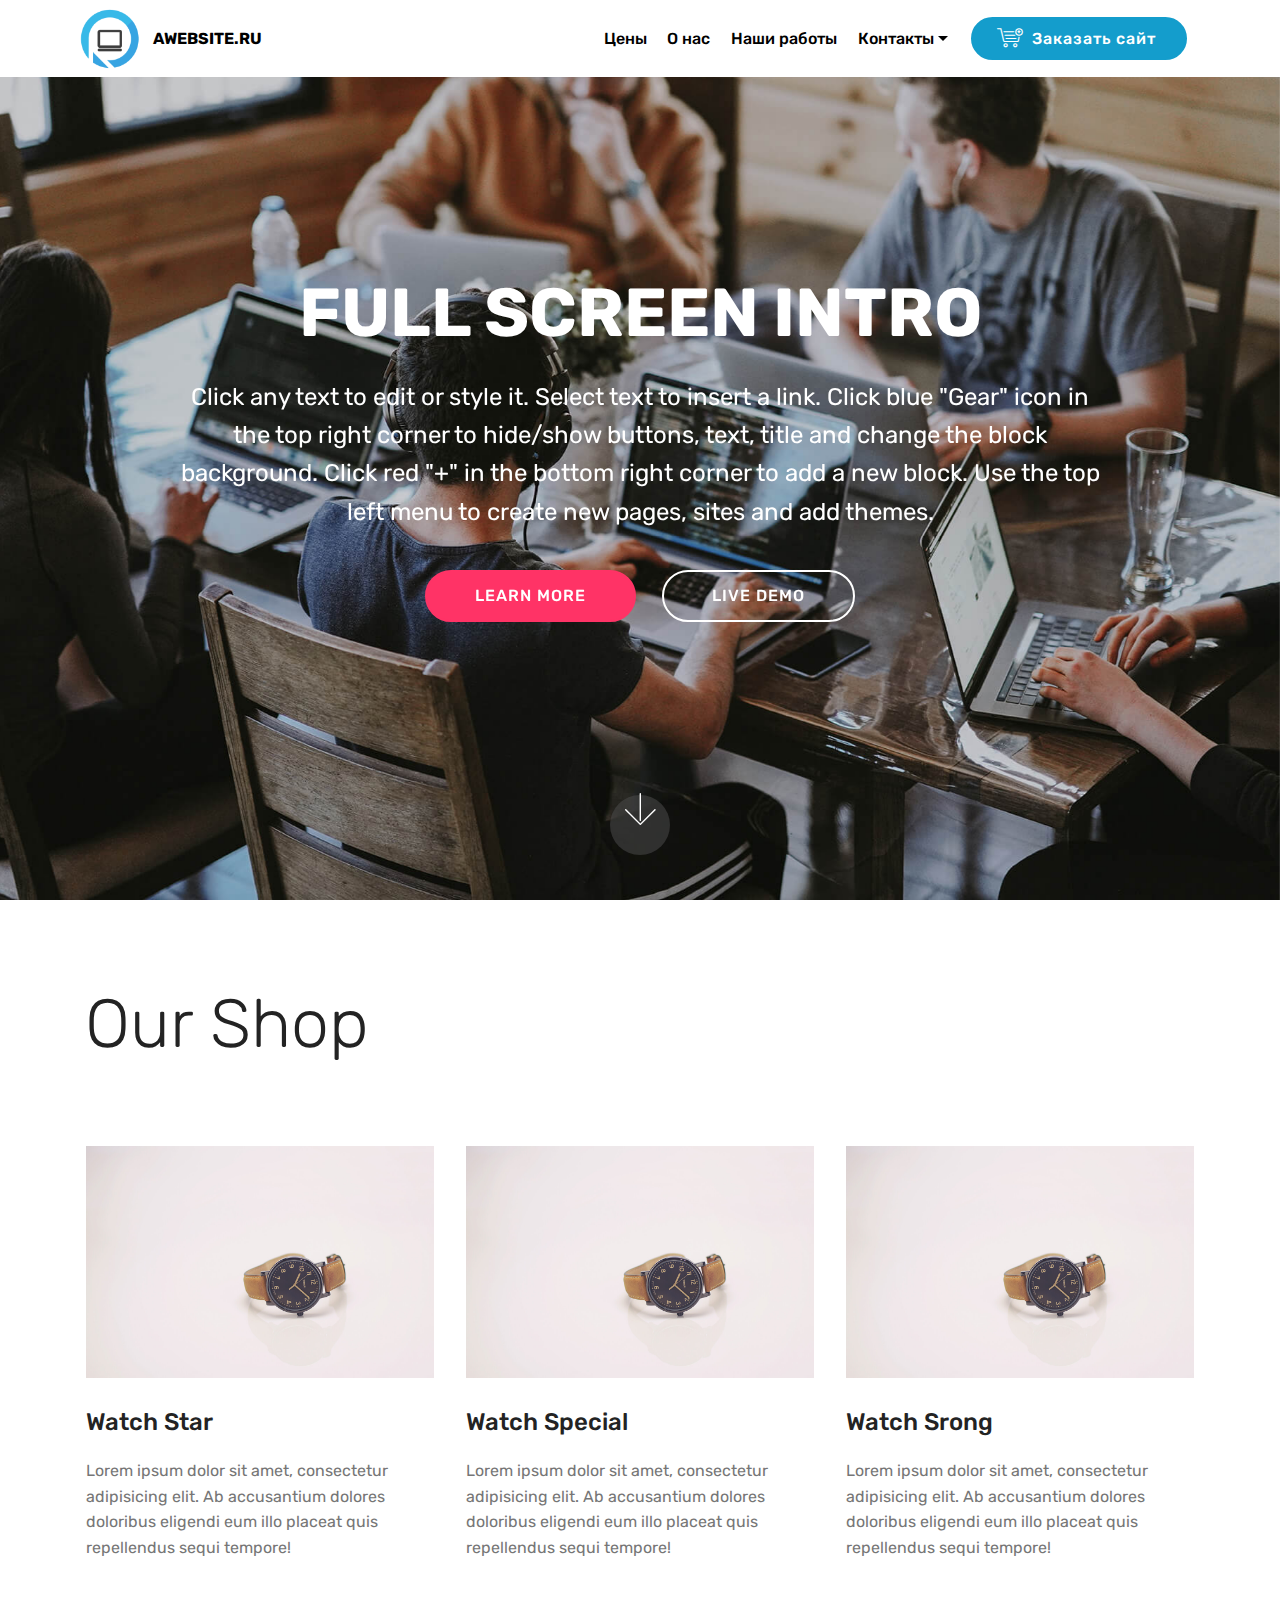
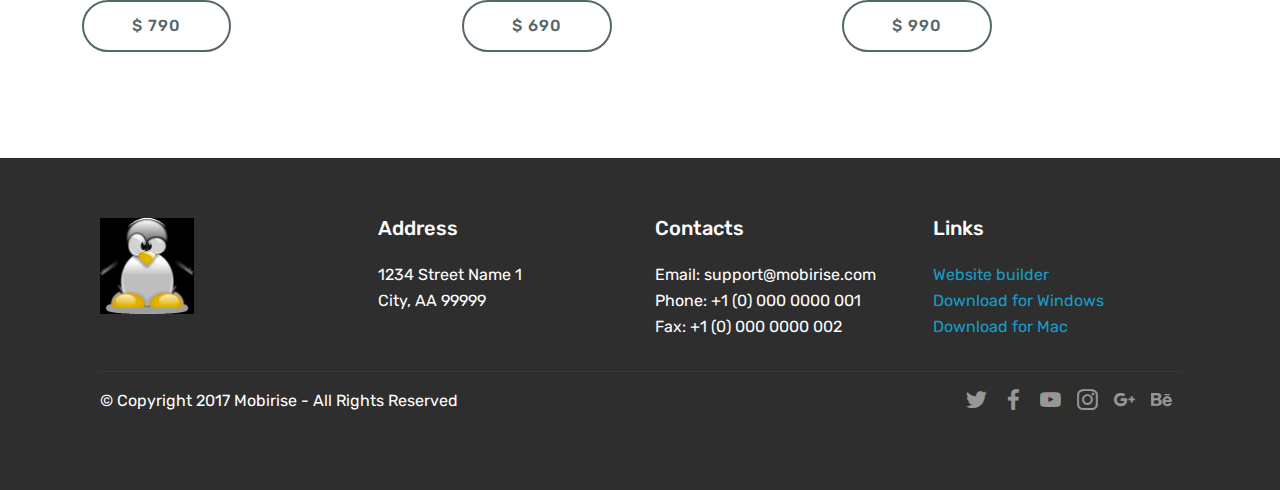
==== commit ada9f4c2: "create github pages" ====
--- a/page1.html
+++ b/page1.html
@@ -48,15 +48,15 @@
             </div>
         </div>
         <div class="collapse navbar-collapse" id="navbarSupportedContent">
-            <ul class="navbar-nav nav-dropdown" data-app-modern-menu="true"><li class="nav-item"><a class="nav-link link text-black display-4" href="index.html#step2-9">О нас</a></li><li class="nav-item"><a class="nav-link link text-black display-4" href="index.html#header16-i">Цены</a></li><li class="nav-item dropdown"><a class="nav-link link dropdown-toggle text-black display-4" href="index.html#header2-1" data-toggle="dropdown-submenu" aria-expanded="false">Контакты</a><div class="dropdown-menu"><a class="dropdown-item text-black display-4" href="mailto:hello@awebsite.ru"><span class="socicon socicon-mail mbr-iconfont mbr-iconfont-btn"></span>hello@awebsite.ru<br></a><a class="dropdown-item text-black display-4" href="tg://resolve?domain=+79992162095"><span class="socicon socicon-telegram mbr-iconfont mbr-iconfont-btn"></span>+7 (999) 216-2095<br></a><a class="dropdown-item text-black display-4" href="tg://resolve?domain=+79992162095"><span class="mbri-help mbr-iconfont mbr-iconfont-btn"></span>Написать нам</a></div></li></ul>
-            <div class="navbar-buttons mbr-section-btn"><a class="btn btn-sm btn-primary display-4" href="https://mobirise.com"><span class="mbri-cart-add mbr-iconfont mbr-iconfont-btn"></span>
+            <ul class="navbar-nav nav-dropdown" data-app-modern-menu="true"><li class="nav-item"><a class="nav-link link text-black display-4" href="index.html#features12-n">Цены</a></li><li class="nav-item"><a class="nav-link link text-black display-4" href="index.html#step2-9">О нас</a></li><li class="nav-item"><a class="nav-link link text-black display-4" href="index.html#gallery3-l" aria-expanded="true">Наши работы<br></a></li><li class="nav-item dropdown"><a class="nav-link link dropdown-toggle text-black display-4" href="index.html#header2-1" data-toggle="dropdown-submenu" aria-expanded="false">Контакты</a><div class="dropdown-menu"><a class="dropdown-item text-black display-4" href="mailto:hello@awebsite.ru"><span class="socicon socicon-mail mbr-iconfont mbr-iconfont-btn"></span>hello@awebsite.ru<br></a><a class="dropdown-item text-black display-4" href="tg://resolve?domain=+79992162095"><span class="socicon socicon-telegram mbr-iconfont mbr-iconfont-btn"></span>+7 (999) 216-2095<br></a><a class="dropdown-item text-black display-4" href="tg://resolve?domain=+79992162095"><span class="mbri-help mbr-iconfont mbr-iconfont-btn"></span>Написать нам</a></div></li></ul>
+            <div class="navbar-buttons mbr-section-btn"><a class="btn btn-sm btn-primary display-4" href="index.html#form1-t"><span class="mbri-cart-add mbr-iconfont mbr-iconfont-btn"></span>
                     
                     Заказать сайт&nbsp;</a></div>
         </div>
     </nav>
 </section>
 
-<section class="engine"><a href="https://mobirise.info/b">how to create a site for free</a></section><section class="cid-rFU3W4c4tZ mbr-fullscreen mbr-parallax-background" id="header2-6">
+<section class="engine"><a href="https://mobirise.info">Mobirise</a></section><section class="cid-rFU3W4c4tZ mbr-fullscreen mbr-parallax-background" id="header2-6">
 
     
 
--- a/assets/mobirise/css/mbr-additional.css
+++ b/assets/mobirise/css/mbr-additional.css
@@ -1090,88 +1090,10 @@
 .cid-qTkzRZLJNu .dropdown-item:hover {
   color: #ff3366 !important;
 }
-.cid-rFZusHvQY8 {
-  padding-top: 90px;
-  padding-bottom: 90px;
-  background-color: #ffffff;
-}
-.cid-rFZusHvQY8 h2 {
-  text-align: center;
-}
-.cid-rFZusHvQY8 h3 {
-  text-align: center;
-  font-weight: 300;
-}
-.cid-rFZusHvQY8 p {
-  color: #767676;
-}
-.cid-rFZusHvQY8 img {
-  object-fit: cover;
-}
-.cid-rFZusHvQY8 .block-content {
-  display: -webkit-flex;
-  flex-direction: column;
-  -webkit-flex-direction: column;
-  flex-basis: 100%;
-  -webkit-flex-basis: 100%;
-}
-.cid-rFZusHvQY8 .mbr-figure {
-  align-self: flex-start;
-  -webkit-align-self: flex-start;
-  flex-shrink: 0;
-  -webkit-flex-shrink: 0;
-}
-.cid-rFZusHvQY8 .media-container-row {
-  word-wrap: break-word;
-  word-break: break-word;
-}
-.cid-rFZusHvQY8 .mbr-section-subtitle {
-  color: #767676;
-}
-.cid-rFZusHvQY8 .card-title {
-  font-weight: 500;
-}
-.cid-rFZusHvQY8 .card-img {
-  text-align: inherit;
-}
-.cid-rFZusHvQY8 .card-img span {
-  font-size: 48px;
-  color: #707070;
-}
-@media (min-width: 992px) {
-  .cid-rFZusHvQY8 .mbr-figure {
-    padding-right: 2rem;
-    padding-left: 2rem;
-    height: 100%;
-  }
-}
-@media (max-width: 991px) {
-  .cid-rFZusHvQY8 .mbr-figure {
-    padding-bottom: 2rem;
-    padding-top: 1rem;
-  }
-}
-@media (max-width: 991px) and (min-width: 768px) {
-  .cid-rFZusHvQY8 .block-content {
-    flex-direction: row;
-    -webkit-flex-direction: row;
-    text-align: center;
-  }
-  .cid-rFZusHvQY8 .block-content .card {
-    flex-basis: 100%;
-    -webkit-flex-basis: 100%;
-  }
-  .cid-rFZusHvQY8 .card:nth-child(1) {
-    padding-bottom: 0!important;
-  }
-}
-.cid-rFZusHvQY8 .mbr-section-text {
-  text-align: right;
-}
 .cid-rFZoy99Fel {
   padding-top: 90px;
   padding-bottom: 15px;
-  background-color: #efefef;
+  background-color: #ffffff;
 }
 .cid-rFZoy99Fel .mbr-section-subtitle {
   color: #767676;
@@ -1212,8 +1134,86 @@
   height: 40px;
   border-radius: 50%;
 }
+.cid-rFZusHvQY8 {
+  padding-top: 90px;
+  padding-bottom: 90px;
+  background-color: #ffffff;
+}
+.cid-rFZusHvQY8 h2 {
+  text-align: center;
+}
+.cid-rFZusHvQY8 h3 {
+  text-align: center;
+  font-weight: 300;
+}
+.cid-rFZusHvQY8 p {
+  color: #767676;
+}
+.cid-rFZusHvQY8 img {
+  object-fit: cover;
+}
+.cid-rFZusHvQY8 .block-content {
+  display: -webkit-flex;
+  flex-direction: column;
+  -webkit-flex-direction: column;
+  flex-basis: 100%;
+  -webkit-flex-basis: 100%;
+}
+.cid-rFZusHvQY8 .mbr-figure {
+  align-self: flex-start;
+  -webkit-align-self: flex-start;
+  flex-shrink: 0;
+  -webkit-flex-shrink: 0;
+}
+.cid-rFZusHvQY8 .media-container-row {
+  word-wrap: break-word;
+  word-break: break-word;
+}
+.cid-rFZusHvQY8 .mbr-section-subtitle {
+  color: #767676;
+}
+.cid-rFZusHvQY8 .card-title {
+  font-weight: 500;
+}
+.cid-rFZusHvQY8 .card-img {
+  text-align: inherit;
+}
+.cid-rFZusHvQY8 .card-img span {
+  font-size: 48px;
+  color: #707070;
+}
+@media (min-width: 992px) {
+  .cid-rFZusHvQY8 .mbr-figure {
+    padding-right: 2rem;
+    padding-left: 2rem;
+    height: 100%;
+  }
+}
+@media (max-width: 991px) {
+  .cid-rFZusHvQY8 .mbr-figure {
+    padding-bottom: 2rem;
+    padding-top: 1rem;
+  }
+}
+@media (max-width: 991px) and (min-width: 768px) {
+  .cid-rFZusHvQY8 .block-content {
+    flex-direction: row;
+    -webkit-flex-direction: row;
+    text-align: center;
+  }
+  .cid-rFZusHvQY8 .block-content .card {
+    flex-basis: 100%;
+    -webkit-flex-basis: 100%;
+  }
+  .cid-rFZusHvQY8 .card:nth-child(1) {
+    padding-bottom: 0!important;
+  }
+}
+.cid-rFZusHvQY8 .mbr-section-text {
+  text-align: right;
+}
 .cid-rFZleeKM3d {
-  padding-top: 60px;
+  padding-top: 90px;
   padding-bottom: 60px;
   background-color: #efefef;
 }
@@ -1357,8 +1357,29 @@
 .cid-rFZv1K5DRc .card .panel-body {
   color: #767676;
 }
+.cid-rGblHpXpPw {
+  padding-top: 120px;
+  padding-bottom: 90px;
+  background-color: #ffdc30;
+}
+.cid-rGblHpXpPw .title {
+  margin-bottom: 2rem;
+}
+.cid-rGblHpXpPw .mbr-section-subtitle {
+  color: #767676;
+}
+.cid-rGblHpXpPw a:not([href]):not([tabindex]) {
+  color: #fff;
+  border-radius: 3px;
+}
+.cid-rGblHpXpPw a.btn-white:not([href]):not([tabindex]) {
+  color: #333;
+}
+.cid-rGblHpXpPw textarea.form-control {
+  min-height: 188px;
+}
 .cid-rFZtILzy4N {
-  padding-top: 60px;
+  padding-top: 120px;
   padding-bottom: 60px;
   background-color: #ffffff;
 }
@@ -1427,76 +1448,209 @@
   transition: 0.2s background ease-in-out;
   background: linear-gradient(to left, #554346, #45505b) !important;
 }
-.cid-rFZWJTo8ei {
+.cid-rGbn84SYGe {
   padding-top: 90px;
   padding-bottom: 90px;
-  background-color: #ffdc30;
-}
-.cid-rFZWJTo8ei .mbr-section-subtitle {
+  background-color: #cccccc;
+  background: linear-gradient(#cccccc, #efefef);
+}
+.cid-rGbn84SYGe .carousel-control {
+  background: #000;
+}
+.cid-rGbn84SYGe .mbr-section-subtitle {
   color: #767676;
 }
-.cid-rFZWJTo8ei .formoid {
-  margin: auto;
-}
-.cid-rFZWJTo8ei .form-control {
-  padding-left: 1.5rem;
-  padding-right: 1.5rem;
-}
-.cid-rFZWJTo8ei .input-group-btn .btn {
-  padding-top: 1rem;
-  padding-bottom: 1rem;
-  margin: 0 !important;
-}
-.cid-rFZWJTo8ei a:not([href]):not([tabindex]) {
-  color: #fff;
-}
-.cid-rFZWJTo8ei a.btn-white:not([href]):not([tabindex]) {
-  color: #333;
-}
-@media (max-width: 768px) {
-  .cid-rFZWJTo8ei .mbr-form .row {
-    -webkit-flex-direction: column;
-    flex-direction: column;
-    -webkit-align-items: center;
-    align-items: center;
-  }
-  .cid-rFZWJTo8ei .form-group,
-  .cid-rFZWJTo8ei .input-group-btn,
-  .cid-rFZWJTo8ei .input-group-btn .btn {
-    max-width: 300px;
-    width: 100%;
-  }
-}
-@media (min-width: 769px) {
-  .cid-rFZWJTo8ei .mbr-form .row > * {
-    padding: 0 0.5rem;
-  }
-}
-.cid-rFZXUjZRKh {
-  padding-top: 0px;
-  padding-bottom: 0px;
-  background-color: #232323;
-}
-.cid-rFZXUjZRKh .testimonial-text {
-  font-style: italic;
-  font-weight: 300;
-}
-.cid-rFZXUjZRKh .mbr-author-name {
-  font-weight: bold;
-}
-.cid-rFZXUjZRKh .media-container-row {
-  word-wrap: break-word;
-  word-break: break-word;
-}
-@media (max-width: 991px) {
-  .cid-rFZXUjZRKh .mbr-figure,
-  .cid-rFZXUjZRKh img {
-    max-height: 300px;
-    width: auto;
-    margin: auto;
-  }
-  .cid-rFZXUjZRKh .media-content {
-    padding-top: 1.5rem !important;
+.cid-rGbn84SYGe .carousel-item {
+  -webkit-justify-content: center;
+  justify-content: center;
+}
+.cid-rGbn84SYGe .carousel-item .media-container-row {
+  -webkit-flex-grow: 1;
+  flex-grow: 1;
+}
+.cid-rGbn84SYGe .carousel-item .wrap-img {
+  text-align: center;
+}
+.cid-rGbn84SYGe .carousel-item .wrap-img img {
+  max-height: 150px;
+  width: auto;
+  max-width: 100%;
+}
+.cid-rGbn84SYGe .carousel-controls {
+  display: flex;
+  -webkit-justify-content: center;
+  justify-content: center;
+}
+.cid-rGbn84SYGe .carousel-controls .carousel-control {
+  background: #000;
+  border-radius: 50%;
+  position: static;
+  width: 40px;
+  height: 40px;
+  margin-top: 2rem;
+  border-width: 1px;
+}
+.cid-rGbn84SYGe .carousel-controls .carousel-control.carousel-control-prev {
+  left: auto;
+  margin-right: 20px;
+  margin-left: 0;
+}
+.cid-rGbn84SYGe .carousel-controls .carousel-control.carousel-control-next {
+  right: auto;
+  margin-right: 0;
+}
+.cid-rGbn84SYGe .carousel-controls .carousel-control .mbr-iconfont {
+  font-size: 1rem;
+}
+.cid-rGbn84SYGe .cloneditem-1,
+.cid-rGbn84SYGe .cloneditem-2,
+.cid-rGbn84SYGe .cloneditem-3,
+.cid-rGbn84SYGe .cloneditem-4,
+.cid-rGbn84SYGe .cloneditem-5 {
+  display: none;
+}
+.cid-rGbn84SYGe .col-lg-15 {
+  -webkit-box-flex: 0;
+  -ms-flex: 0 0 100%;
+  -webkit-flex: 0 0 100%;
+  flex: 0 0 100%;
+  max-width: 100%;
+  position: relative;
+  min-height: 1px;
+  padding-right: 10px;
+  padding-left: 10px;
+  width: 100%;
+}
+@media (min-width: 992px) {
+  .cid-rGbn84SYGe .col-lg-15 {
+    -ms-flex: 0 0 20%;
+    -webkit-flex: 0 0 20%;
+    flex: 0 0 20%;
+    max-width: 20%;
+    width: 20%;
+  }
+  .cid-rGbn84SYGe .carousel-inner.slides2 > .carousel-item.active.carousel-item-right,
+  .cid-rGbn84SYGe .carousel-inner.slides2 > .carousel-item.carousel-item-next {
+    left: 0;
+    -webkit-transform: translate3d(50%, 0, 0);
+    transform: translate3d(50%, 0, 0);
+  }
+  .cid-rGbn84SYGe .carousel-inner.slides2 > .carousel-item.active.carousel-item-left,
+  .cid-rGbn84SYGe .carousel-inner.slides2 > .carousel-item.carousel-item-prev {
+    left: 0;
+    -webkit-transform: translate3d(-50%, 0, 0);
+    transform: translate3d(-50%, 0, 0);
+  }
+  .cid-rGbn84SYGe .carousel-inner.slides2 > .carousel-item.carousel-item-left,
+  .cid-rGbn84SYGe .carousel-inner.slides2 > .carousel-item.carousel-item-prev.carousel-item-right,
+  .cid-rGbn84SYGe .carousel-inner.slides2 > .carousel-item.active {
+    left: 0;
+    -webkit-transform: translate3d(0, 0, 0);
+    transform: translate3d(0, 0, 0);
+  }
+  .cid-rGbn84SYGe .carousel-inner.slides2 .cloneditem-1,
+  .cid-rGbn84SYGe .carousel-inner.slides2 .cloneditem-2,
+  .cid-rGbn84SYGe .carousel-inner.slides2 .cloneditem-3 {
+    display: block;
+  }
+  .cid-rGbn84SYGe .carousel-inner.slides3 > .carousel-item.active.carousel-item-right,
+  .cid-rGbn84SYGe .carousel-inner.slides3 > .carousel-item.carousel-item-next {
+    left: 0;
+    -webkit-transform: translate3d(33.333333%, 0, 0);
+    transform: translate3d(33.333333%, 0, 0);
+  }
+  .cid-rGbn84SYGe .carousel-inner.slides3 > .carousel-item.active.carousel-item-left,
+  .cid-rGbn84SYGe .carousel-inner.slides3 > .carousel-item.carousel-item-prev {
+    left: 0;
+    -webkit-transform: translate3d(-33.333333%, 0, 0);
+    transform: translate3d(-33.333333%, 0, 0);
+  }
+  .cid-rGbn84SYGe .carousel-inner.slides3 > .carousel-item.carousel-item-left,
+  .cid-rGbn84SYGe .carousel-inner.slides3 > .carousel-item.carousel-item-prev.carousel-item-right,
+  .cid-rGbn84SYGe .carousel-inner.slides3 > .carousel-item.active {
+    left: 0;
+    -webkit-transform: translate3d(0, 0, 0);
+    transform: translate3d(0, 0, 0);
+  }
+  .cid-rGbn84SYGe .carousel-inner.slides3 .cloneditem-1,
+  .cid-rGbn84SYGe .carousel-inner.slides3 .cloneditem-2,
+  .cid-rGbn84SYGe .carousel-inner.slides3 .cloneditem-3 {
+    display: block;
+  }
+  .cid-rGbn84SYGe .carousel-inner.slides4 > .carousel-item.active.carousel-item-right,
+  .cid-rGbn84SYGe .carousel-inner.slides4 > .carousel-item.carousel-item-next {
+    left: 0;
+    -webkit-transform: translate3d(25%, 0, 0);
+    transform: translate3d(25%, 0, 0);
+  }
+  .cid-rGbn84SYGe .carousel-inner.slides4 > .carousel-item.active.carousel-item-left,
+  .cid-rGbn84SYGe .carousel-inner.slides4 > .carousel-item.carousel-item-prev {
+    left: 0;
+    -webkit-transform: translate3d(-25%, 0, 0);
+    transform: translate3d(-25%, 0, 0);
+  }
+  .cid-rGbn84SYGe .carousel-inner.slides4 > .carousel-item.carousel-item-left,
+  .cid-rGbn84SYGe .carousel-inner.slides4 > .carousel-item.carousel-item-prev.carousel-item-right,
+  .cid-rGbn84SYGe .carousel-inner.slides4 > .carousel-item.active {
+    left: 0;
+    -webkit-transform: translate3d(0, 0, 0);
+    transform: translate3d(0, 0, 0);
+  }
+  .cid-rGbn84SYGe .carousel-inner.slides4 .cloneditem-1,
+  .cid-rGbn84SYGe .carousel-inner.slides4 .cloneditem-2,
+  .cid-rGbn84SYGe .carousel-inner.slides4 .cloneditem-3 {
+    display: block;
+  }
+  .cid-rGbn84SYGe .carousel-inner.slides5 > .carousel-item.active.carousel-item-right,
+  .cid-rGbn84SYGe .carousel-inner.slides5 > .carousel-item.carousel-item-next {
+    left: 0;
+    -webkit-transform: translate3d(20%, 0, 0);
+    transform: translate3d(20%, 0, 0);
+  }
+  .cid-rGbn84SYGe .carousel-inner.slides5 > .carousel-item.active.carousel-item-left,
+  .cid-rGbn84SYGe .carousel-inner.slides5 > .carousel-item.carousel-item-prev {
+    left: 0;
+    -webkit-transform: translate3d(-20%, 0, 0);
+    transform: translate3d(-20%, 0, 0);
+  }
+  .cid-rGbn84SYGe .carousel-inner.slides5 > .carousel-item.carousel-item-left,
+  .cid-rGbn84SYGe .carousel-inner.slides5 > .carousel-item.carousel-item-prev.carousel-item-right,
+  .cid-rGbn84SYGe .carousel-inner.slides5 > .carousel-item.active {
+    left: 0;
+    -webkit-transform: translate3d(0, 0, 0);
+    transform: translate3d(0, 0, 0);
+  }
+  .cid-rGbn84SYGe .carousel-inner.slides5 .cloneditem-1,
+  .cid-rGbn84SYGe .carousel-inner.slides5 .cloneditem-2,
+  .cid-rGbn84SYGe .carousel-inner.slides5 .cloneditem-3,
+  .cid-rGbn84SYGe .carousel-inner.slides5 .cloneditem-4 {
+    display: block;
+  }
+  .cid-rGbn84SYGe .carousel-inner.slides6 > .carousel-item.active.carousel-item-right,
+  .cid-rGbn84SYGe .carousel-inner.slides6 > .carousel-item.carousel-item-next {
+    left: 0;
+    -webkit-transform: translate3d(16.666667%, 0, 0);
+    transform: translate3d(16.666667%, 0, 0);
+  }
+  .cid-rGbn84SYGe .carousel-inner.slides6 > .carousel-item.active.carousel-item-left,
+  .cid-rGbn84SYGe .carousel-inner.slides6 > .carousel-item.carousel-item-prev {
+    left: 0;
+    -webkit-transform: translate3d(-16.666667%, 0, 0);
+    transform: translate3d(-16.666667%, 0, 0);
+  }
+  .cid-rGbn84SYGe .carousel-inner.slides6 > .carousel-item.carousel-item-left,
+  .cid-rGbn84SYGe .carousel-inner.slides6 > .carousel-item.carousel-item-prev.carousel-item-right,
+  .cid-rGbn84SYGe .carousel-inner.slides6 > .carousel-item.active {
+    left: 0;
+    -webkit-transform: translate3d(0, 0, 0);
+    transform: translate3d(0, 0, 0);
+  }
+  .cid-rGbn84SYGe .carousel-inner.slides6 .cloneditem-1,
+  .cid-rGbn84SYGe .carousel-inner.slides6 .cloneditem-2,
+  .cid-rGbn84SYGe .carousel-inner.slides6 .cloneditem-3,
+  .cid-rGbn84SYGe .carousel-inner.slides6 .cloneditem-4,
+  .cid-rGbn84SYGe .carousel-inner.slides6 .cloneditem-5 {
+    display: block;
   }
 }
 .cid-rFZUQICdzd {
--- a/assets/mobirise/css/mbr-additional.css
+++ b/assets/mobirise/css/mbr-additional.css
@@ -1090,88 +1090,10 @@
 .cid-qTkzRZLJNu .dropdown-item:hover {
   color: #ff3366 !important;
 }
-.cid-rFZusHvQY8 {
-  padding-top: 90px;
-  padding-bottom: 90px;
-  background-color: #ffffff;
-}
-.cid-rFZusHvQY8 h2 {
-  text-align: center;
-}
-.cid-rFZusHvQY8 h3 {
-  text-align: center;
-  font-weight: 300;
-}
-.cid-rFZusHvQY8 p {
-  color: #767676;
-}
-.cid-rFZusHvQY8 img {
-  object-fit: cover;
-}
-.cid-rFZusHvQY8 .block-content {
-  display: -webkit-flex;
-  flex-direction: column;
-  -webkit-flex-direction: column;
-  flex-basis: 100%;
-  -webkit-flex-basis: 100%;
-}
-.cid-rFZusHvQY8 .mbr-figure {
-  align-self: flex-start;
-  -webkit-align-self: flex-start;
-  flex-shrink: 0;
-  -webkit-flex-shrink: 0;
-}
-.cid-rFZusHvQY8 .media-container-row {
-  word-wrap: break-word;
-  word-break: break-word;
-}
-.cid-rFZusHvQY8 .mbr-section-subtitle {
-  color: #767676;
-}
-.cid-rFZusHvQY8 .card-title {
-  font-weight: 500;
-}
-.cid-rFZusHvQY8 .card-img {
-  text-align: inherit;
-}
-.cid-rFZusHvQY8 .card-img span {
-  font-size: 48px;
-  color: #707070;
-}
-@media (min-width: 992px) {
-  .cid-rFZusHvQY8 .mbr-figure {
-    padding-right: 2rem;
-    padding-left: 2rem;
-    height: 100%;
-  }
-}
-@media (max-width: 991px) {
-  .cid-rFZusHvQY8 .mbr-figure {
-    padding-bottom: 2rem;
-    padding-top: 1rem;
-  }
-}
-@media (max-width: 991px) and (min-width: 768px) {
-  .cid-rFZusHvQY8 .block-content {
-    flex-direction: row;
-    -webkit-flex-direction: row;
-    text-align: center;
-  }
-  .cid-rFZusHvQY8 .block-content .card {
-    flex-basis: 100%;
-    -webkit-flex-basis: 100%;
-  }
-  .cid-rFZusHvQY8 .card:nth-child(1) {
-    padding-bottom: 0!important;
-  }
-}
-.cid-rFZusHvQY8 .mbr-section-text {
-  text-align: right;
-}
 .cid-rFZoy99Fel {
   padding-top: 90px;
   padding-bottom: 15px;
-  background-color: #efefef;
+  background-color: #ffffff;
 }
 .cid-rFZoy99Fel .mbr-section-subtitle {
   color: #767676;
@@ -1212,8 +1134,86 @@
   height: 40px;
   border-radius: 50%;
 }
+.cid-rFZusHvQY8 {
+  padding-top: 90px;
+  padding-bottom: 90px;
+  background-color: #ffffff;
+}
+.cid-rFZusHvQY8 h2 {
+  text-align: center;
+}
+.cid-rFZusHvQY8 h3 {
+  text-align: center;
+  font-weight: 300;
+}
+.cid-rFZusHvQY8 p {
+  color: #767676;
+}
+.cid-rFZusHvQY8 img {
+  object-fit: cover;
+}
+.cid-rFZusHvQY8 .block-content {
+  display: -webkit-flex;
+  flex-direction: column;
+  -webkit-flex-direction: column;
+  flex-basis: 100%;
+  -webkit-flex-basis: 100%;
+}
+.cid-rFZusHvQY8 .mbr-figure {
+  align-self: flex-start;
+  -webkit-align-self: flex-start;
+  flex-shrink: 0;
+  -webkit-flex-shrink: 0;
+}
+.cid-rFZusHvQY8 .media-container-row {
+  word-wrap: break-word;
+  word-break: break-word;
+}
+.cid-rFZusHvQY8 .mbr-section-subtitle {
+  color: #767676;
+}
+.cid-rFZusHvQY8 .card-title {
+  font-weight: 500;
+}
+.cid-rFZusHvQY8 .card-img {
+  text-align: inherit;
+}
+.cid-rFZusHvQY8 .card-img span {
+  font-size: 48px;
+  color: #707070;
+}
+@media (min-width: 992px) {
+  .cid-rFZusHvQY8 .mbr-figure {
+    padding-right: 2rem;
+    padding-left: 2rem;
+    height: 100%;
+  }
+}
+@media (max-width: 991px) {
+  .cid-rFZusHvQY8 .mbr-figure {
+    padding-bottom: 2rem;
+    padding-top: 1rem;
+  }
+}
+@media (max-width: 991px) and (min-width: 768px) {
+  .cid-rFZusHvQY8 .block-content {
+    flex-direction: row;
+    -webkit-flex-direction: row;
+    text-align: center;
+  }
+  .cid-rFZusHvQY8 .block-content .card {
+    flex-basis: 100%;
+    -webkit-flex-basis: 100%;
+  }
+  .cid-rFZusHvQY8 .card:nth-child(1) {
+    padding-bottom: 0!important;
+  }
+}
+.cid-rFZusHvQY8 .mbr-section-text {
+  text-align: right;
+}
 .cid-rFZleeKM3d {
-  padding-top: 60px;
+  padding-top: 90px;
   padding-bottom: 60px;
   background-color: #efefef;
 }
@@ -1357,8 +1357,29 @@
 .cid-rFZv1K5DRc .card .panel-body {
   color: #767676;
 }
+.cid-rGblHpXpPw {
+  padding-top: 120px;
+  padding-bottom: 90px;
+  background-color: #ffdc30;
+}
+.cid-rGblHpXpPw .title {
+  margin-bottom: 2rem;
+}
+.cid-rGblHpXpPw .mbr-section-subtitle {
+  color: #767676;
+}
+.cid-rGblHpXpPw a:not([href]):not([tabindex]) {
+  color: #fff;
+  border-radius: 3px;
+}
+.cid-rGblHpXpPw a.btn-white:not([href]):not([tabindex]) {
+  color: #333;
+}
+.cid-rGblHpXpPw textarea.form-control {
+  min-height: 188px;
+}
 .cid-rFZtILzy4N {
-  padding-top: 60px;
+  padding-top: 120px;
   padding-bottom: 60px;
   background-color: #ffffff;
 }
@@ -1427,76 +1448,209 @@
   transition: 0.2s background ease-in-out;
   background: linear-gradient(to left, #554346, #45505b) !important;
 }
-.cid-rFZWJTo8ei {
+.cid-rGbn84SYGe {
   padding-top: 90px;
   padding-bottom: 90px;
-  background-color: #ffdc30;
-}
-.cid-rFZWJTo8ei .mbr-section-subtitle {
+  background-color: #cccccc;
+  background: linear-gradient(#cccccc, #efefef);
+}
+.cid-rGbn84SYGe .carousel-control {
+  background: #000;
+}
+.cid-rGbn84SYGe .mbr-section-subtitle {
   color: #767676;
 }
-.cid-rFZWJTo8ei .formoid {
-  margin: auto;
-}
-.cid-rFZWJTo8ei .form-control {
-  padding-left: 1.5rem;
-  padding-right: 1.5rem;
-}
-.cid-rFZWJTo8ei .input-group-btn .btn {
-  padding-top: 1rem;
-  padding-bottom: 1rem;
-  margin: 0 !important;
-}
-.cid-rFZWJTo8ei a:not([href]):not([tabindex]) {
-  color: #fff;
-}
-.cid-rFZWJTo8ei a.btn-white:not([href]):not([tabindex]) {
-  color: #333;
-}
-@media (max-width: 768px) {
-  .cid-rFZWJTo8ei .mbr-form .row {
-    -webkit-flex-direction: column;
-    flex-direction: column;
-    -webkit-align-items: center;
-    align-items: center;
-  }
-  .cid-rFZWJTo8ei .form-group,
-  .cid-rFZWJTo8ei .input-group-btn,
-  .cid-rFZWJTo8ei .input-group-btn .btn {
-    max-width: 300px;
-    width: 100%;
-  }
-}
-@media (min-width: 769px) {
-  .cid-rFZWJTo8ei .mbr-form .row > * {
-    padding: 0 0.5rem;
-  }
-}
-.cid-rFZXUjZRKh {
-  padding-top: 0px;
-  padding-bottom: 0px;
-  background-color: #232323;
-}
-.cid-rFZXUjZRKh .testimonial-text {
-  font-style: italic;
-  font-weight: 300;
-}
-.cid-rFZXUjZRKh .mbr-author-name {
-  font-weight: bold;
-}
-.cid-rFZXUjZRKh .media-container-row {
-  word-wrap: break-word;
-  word-break: break-word;
-}
-@media (max-width: 991px) {
-  .cid-rFZXUjZRKh .mbr-figure,
-  .cid-rFZXUjZRKh img {
-    max-height: 300px;
-    width: auto;
-    margin: auto;
-  }
-  .cid-rFZXUjZRKh .media-content {
-    padding-top: 1.5rem !important;
+.cid-rGbn84SYGe .carousel-item {
+  -webkit-justify-content: center;
+  justify-content: center;
+}
+.cid-rGbn84SYGe .carousel-item .media-container-row {
+  -webkit-flex-grow: 1;
+  flex-grow: 1;
+}
+.cid-rGbn84SYGe .carousel-item .wrap-img {
+  text-align: center;
+}
+.cid-rGbn84SYGe .carousel-item .wrap-img img {
+  max-height: 150px;
+  width: auto;
+  max-width: 100%;
+}
+.cid-rGbn84SYGe .carousel-controls {
+  display: flex;
+  -webkit-justify-content: center;
+  justify-content: center;
+}
+.cid-rGbn84SYGe .carousel-controls .carousel-control {
+  background: #000;
+  border-radius: 50%;
+  position: static;
+  width: 40px;
+  height: 40px;
+  margin-top: 2rem;
+  border-width: 1px;
+}
+.cid-rGbn84SYGe .carousel-controls .carousel-control.carousel-control-prev {
+  left: auto;
+  margin-right: 20px;
+  margin-left: 0;
+}
+.cid-rGbn84SYGe .carousel-controls .carousel-control.carousel-control-next {
+  right: auto;
+  margin-right: 0;
+}
+.cid-rGbn84SYGe .carousel-controls .carousel-control .mbr-iconfont {
+  font-size: 1rem;
+}
+.cid-rGbn84SYGe .cloneditem-1,
+.cid-rGbn84SYGe .cloneditem-2,
+.cid-rGbn84SYGe .cloneditem-3,
+.cid-rGbn84SYGe .cloneditem-4,
+.cid-rGbn84SYGe .cloneditem-5 {
+  display: none;
+}
+.cid-rGbn84SYGe .col-lg-15 {
+  -webkit-box-flex: 0;
+  -ms-flex: 0 0 100%;
+  -webkit-flex: 0 0 100%;
+  flex: 0 0 100%;
+  max-width: 100%;
+  position: relative;
+  min-height: 1px;
+  padding-right: 10px;
+  padding-left: 10px;
+  width: 100%;
+}
+@media (min-width: 992px) {
+  .cid-rGbn84SYGe .col-lg-15 {
+    -ms-flex: 0 0 20%;
+    -webkit-flex: 0 0 20%;
+    flex: 0 0 20%;
+    max-width: 20%;
+    width: 20%;
+  }
+  .cid-rGbn84SYGe .carousel-inner.slides2 > .carousel-item.active.carousel-item-right,
+  .cid-rGbn84SYGe .carousel-inner.slides2 > .carousel-item.carousel-item-next {
+    left: 0;
+    -webkit-transform: translate3d(50%, 0, 0);
+    transform: translate3d(50%, 0, 0);
+  }
+  .cid-rGbn84SYGe .carousel-inner.slides2 > .carousel-item.active.carousel-item-left,
+  .cid-rGbn84SYGe .carousel-inner.slides2 > .carousel-item.carousel-item-prev {
+    left: 0;
+    -webkit-transform: translate3d(-50%, 0, 0);
+    transform: translate3d(-50%, 0, 0);
+  }
+  .cid-rGbn84SYGe .carousel-inner.slides2 > .carousel-item.carousel-item-left,
+  .cid-rGbn84SYGe .carousel-inner.slides2 > .carousel-item.carousel-item-prev.carousel-item-right,
+  .cid-rGbn84SYGe .carousel-inner.slides2 > .carousel-item.active {
+    left: 0;
+    -webkit-transform: translate3d(0, 0, 0);
+    transform: translate3d(0, 0, 0);
+  }
+  .cid-rGbn84SYGe .carousel-inner.slides2 .cloneditem-1,
+  .cid-rGbn84SYGe .carousel-inner.slides2 .cloneditem-2,
+  .cid-rGbn84SYGe .carousel-inner.slides2 .cloneditem-3 {
+    display: block;
+  }
+  .cid-rGbn84SYGe .carousel-inner.slides3 > .carousel-item.active.carousel-item-right,
+  .cid-rGbn84SYGe .carousel-inner.slides3 > .carousel-item.carousel-item-next {
+    left: 0;
+    -webkit-transform: translate3d(33.333333%, 0, 0);
+    transform: translate3d(33.333333%, 0, 0);
+  }
+  .cid-rGbn84SYGe .carousel-inner.slides3 > .carousel-item.active.carousel-item-left,
+  .cid-rGbn84SYGe .carousel-inner.slides3 > .carousel-item.carousel-item-prev {
+    left: 0;
+    -webkit-transform: translate3d(-33.333333%, 0, 0);
+    transform: translate3d(-33.333333%, 0, 0);
+  }
+  .cid-rGbn84SYGe .carousel-inner.slides3 > .carousel-item.carousel-item-left,
+  .cid-rGbn84SYGe .carousel-inner.slides3 > .carousel-item.carousel-item-prev.carousel-item-right,
+  .cid-rGbn84SYGe .carousel-inner.slides3 > .carousel-item.active {
+    left: 0;
+    -webkit-transform: translate3d(0, 0, 0);
+    transform: translate3d(0, 0, 0);
+  }
+  .cid-rGbn84SYGe .carousel-inner.slides3 .cloneditem-1,
+  .cid-rGbn84SYGe .carousel-inner.slides3 .cloneditem-2,
+  .cid-rGbn84SYGe .carousel-inner.slides3 .cloneditem-3 {
+    display: block;
+  }
+  .cid-rGbn84SYGe .carousel-inner.slides4 > .carousel-item.active.carousel-item-right,
+  .cid-rGbn84SYGe .carousel-inner.slides4 > .carousel-item.carousel-item-next {
+    left: 0;
+    -webkit-transform: translate3d(25%, 0, 0);
+    transform: translate3d(25%, 0, 0);
+  }
+  .cid-rGbn84SYGe .carousel-inner.slides4 > .carousel-item.active.carousel-item-left,
+  .cid-rGbn84SYGe .carousel-inner.slides4 > .carousel-item.carousel-item-prev {
+    left: 0;
+    -webkit-transform: translate3d(-25%, 0, 0);
+    transform: translate3d(-25%, 0, 0);
+  }
+  .cid-rGbn84SYGe .carousel-inner.slides4 > .carousel-item.carousel-item-left,
+  .cid-rGbn84SYGe .carousel-inner.slides4 > .carousel-item.carousel-item-prev.carousel-item-right,
+  .cid-rGbn84SYGe .carousel-inner.slides4 > .carousel-item.active {
+    left: 0;
+    -webkit-transform: translate3d(0, 0, 0);
+    transform: translate3d(0, 0, 0);
+  }
+  .cid-rGbn84SYGe .carousel-inner.slides4 .cloneditem-1,
+  .cid-rGbn84SYGe .carousel-inner.slides4 .cloneditem-2,
+  .cid-rGbn84SYGe .carousel-inner.slides4 .cloneditem-3 {
+    display: block;
+  }
+  .cid-rGbn84SYGe .carousel-inner.slides5 > .carousel-item.active.carousel-item-right,
+  .cid-rGbn84SYGe .carousel-inner.slides5 > .carousel-item.carousel-item-next {
+    left: 0;
+    -webkit-transform: translate3d(20%, 0, 0);
+    transform: translate3d(20%, 0, 0);
+  }
+  .cid-rGbn84SYGe .carousel-inner.slides5 > .carousel-item.active.carousel-item-left,
+  .cid-rGbn84SYGe .carousel-inner.slides5 > .carousel-item.carousel-item-prev {
+    left: 0;
+    -webkit-transform: translate3d(-20%, 0, 0);
+    transform: translate3d(-20%, 0, 0);
+  }
+  .cid-rGbn84SYGe .carousel-inner.slides5 > .carousel-item.carousel-item-left,
+  .cid-rGbn84SYGe .carousel-inner.slides5 > .carousel-item.carousel-item-prev.carousel-item-right,
+  .cid-rGbn84SYGe .carousel-inner.slides5 > .carousel-item.active {
+    left: 0;
+    -webkit-transform: translate3d(0, 0, 0);
+    transform: translate3d(0, 0, 0);
+  }
+  .cid-rGbn84SYGe .carousel-inner.slides5 .cloneditem-1,
+  .cid-rGbn84SYGe .carousel-inner.slides5 .cloneditem-2,
+  .cid-rGbn84SYGe .carousel-inner.slides5 .cloneditem-3,
+  .cid-rGbn84SYGe .carousel-inner.slides5 .cloneditem-4 {
+    display: block;
+  }
+  .cid-rGbn84SYGe .carousel-inner.slides6 > .carousel-item.active.carousel-item-right,
+  .cid-rGbn84SYGe .carousel-inner.slides6 > .carousel-item.carousel-item-next {
+    left: 0;
+    -webkit-transform: translate3d(16.666667%, 0, 0);
+    transform: translate3d(16.666667%, 0, 0);
+  }
+  .cid-rGbn84SYGe .carousel-inner.slides6 > .carousel-item.active.carousel-item-left,
+  .cid-rGbn84SYGe .carousel-inner.slides6 > .carousel-item.carousel-item-prev {
+    left: 0;
+    -webkit-transform: translate3d(-16.666667%, 0, 0);
+    transform: translate3d(-16.666667%, 0, 0);
+  }
+  .cid-rGbn84SYGe .carousel-inner.slides6 > .carousel-item.carousel-item-left,
+  .cid-rGbn84SYGe .carousel-inner.slides6 > .carousel-item.carousel-item-prev.carousel-item-right,
+  .cid-rGbn84SYGe .carousel-inner.slides6 > .carousel-item.active {
+    left: 0;
+    -webkit-transform: translate3d(0, 0, 0);
+    transform: translate3d(0, 0, 0);
+  }
+  .cid-rGbn84SYGe .carousel-inner.slides6 .cloneditem-1,
+  .cid-rGbn84SYGe .carousel-inner.slides6 .cloneditem-2,
+  .cid-rGbn84SYGe .carousel-inner.slides6 .cloneditem-3,
+  .cid-rGbn84SYGe .carousel-inner.slides6 .cloneditem-4,
+  .cid-rGbn84SYGe .carousel-inner.slides6 .cloneditem-5 {
+    display: block;
   }
 }
 .cid-rFZUQICdzd {
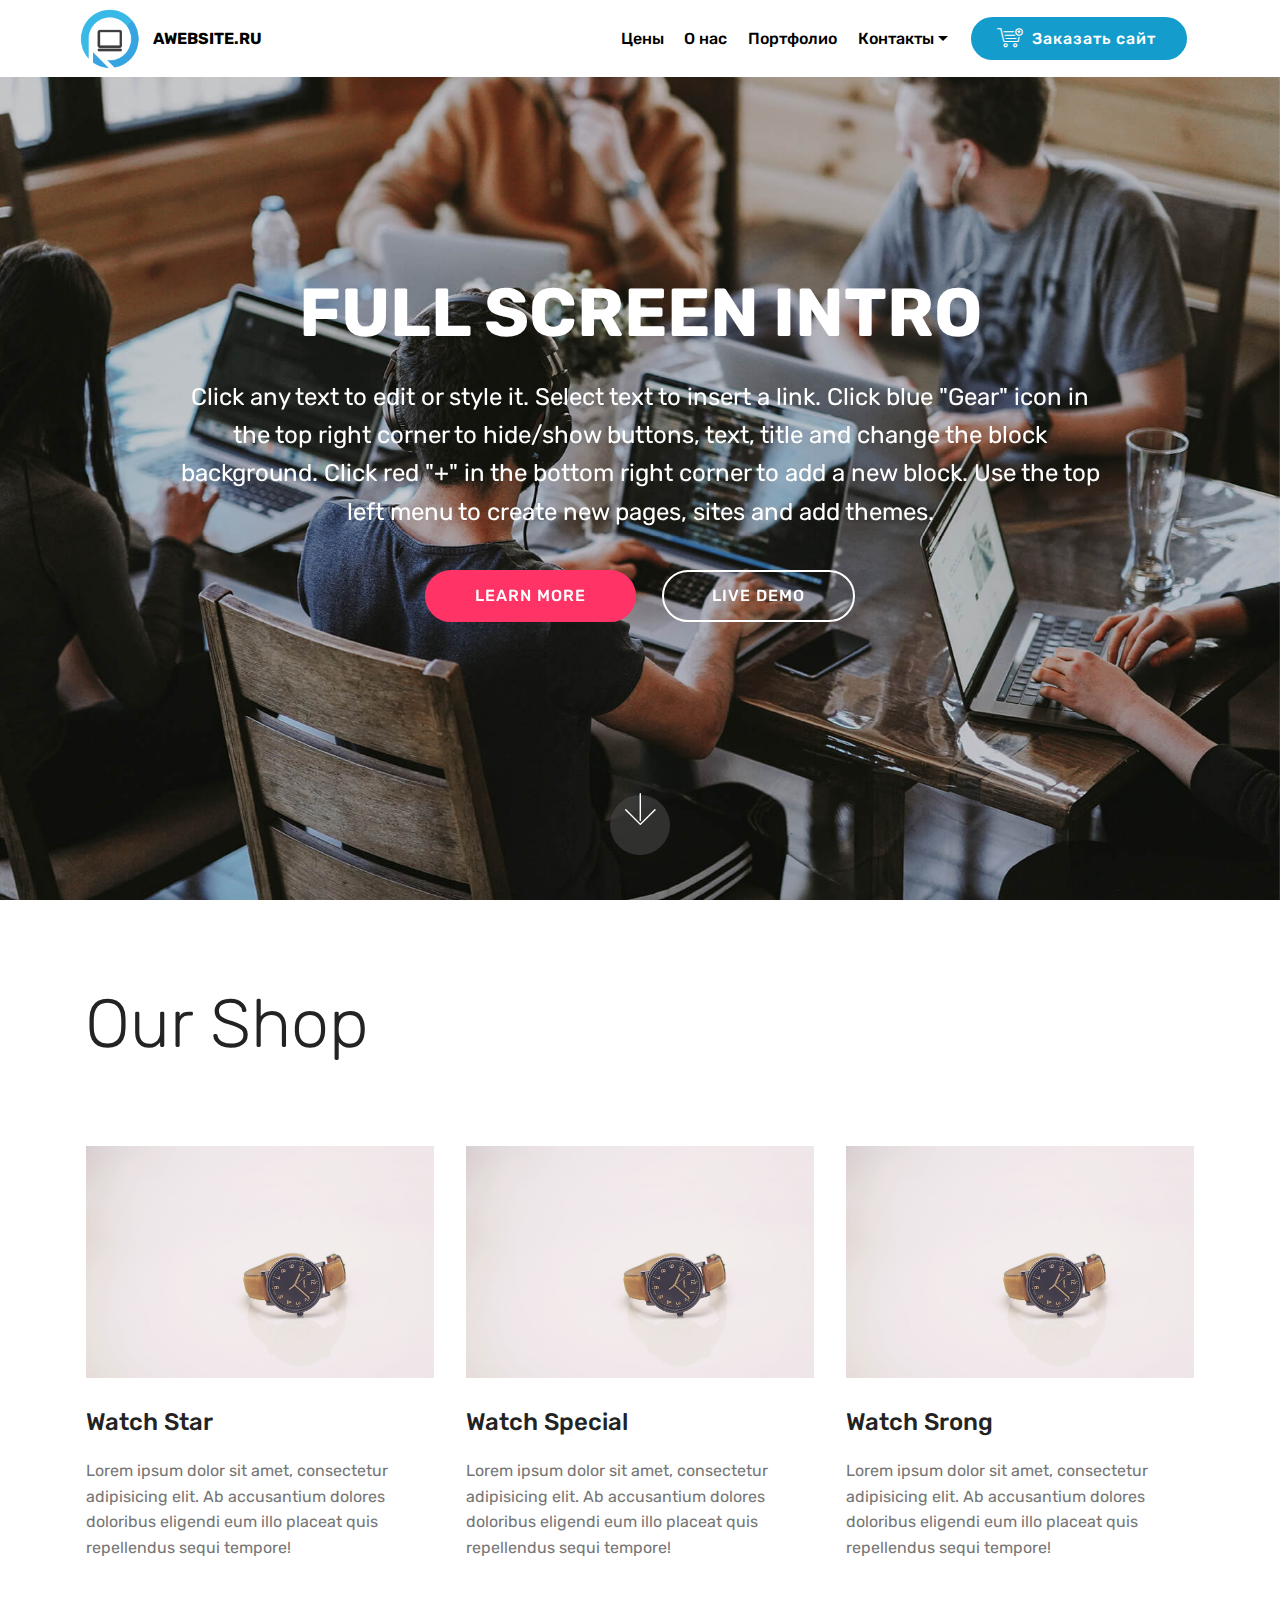
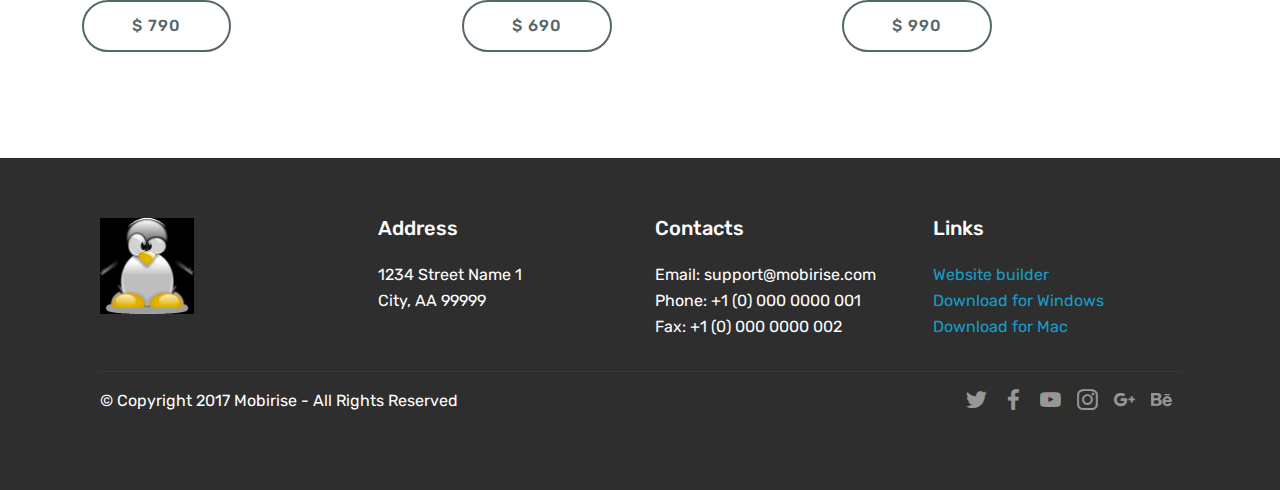
==== commit 5f2a6ecb: "create github pages" ====
--- a/page1.html
+++ b/page1.html
@@ -48,7 +48,7 @@
             </div>
         </div>
         <div class="collapse navbar-collapse" id="navbarSupportedContent">
-            <ul class="navbar-nav nav-dropdown" data-app-modern-menu="true"><li class="nav-item"><a class="nav-link link text-black display-4" href="index.html#features12-n">Цены</a></li><li class="nav-item"><a class="nav-link link text-black display-4" href="index.html#step2-9">О нас</a></li><li class="nav-item"><a class="nav-link link text-black display-4" href="index.html#gallery3-l" aria-expanded="true">Наши работы<br></a></li><li class="nav-item dropdown"><a class="nav-link link dropdown-toggle text-black display-4" href="index.html#header2-1" data-toggle="dropdown-submenu" aria-expanded="false">Контакты</a><div class="dropdown-menu"><a class="dropdown-item text-black display-4" href="mailto:hello@awebsite.ru"><span class="socicon socicon-mail mbr-iconfont mbr-iconfont-btn"></span>hello@awebsite.ru<br></a><a class="dropdown-item text-black display-4" href="tg://resolve?domain=+79992162095"><span class="socicon socicon-telegram mbr-iconfont mbr-iconfont-btn"></span>+7 (999) 216-2095<br></a><a class="dropdown-item text-black display-4" href="tg://resolve?domain=+79992162095"><span class="mbri-help mbr-iconfont mbr-iconfont-btn"></span>Написать нам</a></div></li></ul>
+            <ul class="navbar-nav nav-dropdown" data-app-modern-menu="true"><li class="nav-item"><a class="nav-link link text-black display-4" href="index.html#features12-n">Цены</a></li><li class="nav-item"><a class="nav-link link text-black display-4" href="index.html#step2-9">О нас</a></li><li class="nav-item"><a class="nav-link link text-black display-4" href="index.html#gallery3-l" aria-expanded="false">Портфолио<br></a></li><li class="nav-item dropdown"><a class="nav-link link dropdown-toggle text-black display-4" href="index.html#header2-1" data-toggle="dropdown-submenu" aria-expanded="false">Контакты</a><div class="dropdown-menu"><a class="dropdown-item text-black display-4" href="mailto:hello@awebsite.ru"><span class="socicon socicon-mail mbr-iconfont mbr-iconfont-btn"></span>hello@awebsite.ru<br></a><a class="dropdown-item text-black display-4" href="tg://resolve?domain=+79992162095"><span class="socicon socicon-telegram mbr-iconfont mbr-iconfont-btn"></span>+7 (999) 216-2095<br></a><a class="dropdown-item text-black display-4" href="tg://resolve?domain=+79992162095"><span class="mbri-help mbr-iconfont mbr-iconfont-btn"></span>Написать нам</a></div></li></ul>
             <div class="navbar-buttons mbr-section-btn"><a class="btn btn-sm btn-primary display-4" href="index.html#form1-t"><span class="mbri-cart-add mbr-iconfont mbr-iconfont-btn"></span>
                     
                     Заказать сайт&nbsp;</a></div>
@@ -56,7 +56,7 @@
     </nav>
 </section>
 
-<section class="engine"><a href="https://mobirise.info">Mobirise</a></section><section class="cid-rFU3W4c4tZ mbr-fullscreen mbr-parallax-background" id="header2-6">
+<section class="engine"><a href="https://mobirise.info/e">make your own site</a></section><section class="cid-rFU3W4c4tZ mbr-fullscreen mbr-parallax-background" id="header2-6">
 
     
 
--- a/assets/mobirise/css/mbr-additional.css
+++ b/assets/mobirise/css/mbr-additional.css
@@ -1090,6 +1090,84 @@
 .cid-qTkzRZLJNu .dropdown-item:hover {
   color: #ff3366 !important;
 }
+.cid-rFZusHvQY8 {
+  padding-top: 90px;
+  padding-bottom: 90px;
+  background-color: #ffffff;
+}
+.cid-rFZusHvQY8 h2 {
+  text-align: center;
+}
+.cid-rFZusHvQY8 h3 {
+  text-align: center;
+  font-weight: 300;
+}
+.cid-rFZusHvQY8 p {
+  color: #767676;
+}
+.cid-rFZusHvQY8 img {
+  object-fit: cover;
+}
+.cid-rFZusHvQY8 .block-content {
+  display: -webkit-flex;
+  flex-direction: column;
+  -webkit-flex-direction: column;
+  flex-basis: 100%;
+  -webkit-flex-basis: 100%;
+}
+.cid-rFZusHvQY8 .mbr-figure {
+  align-self: flex-start;
+  -webkit-align-self: flex-start;
+  flex-shrink: 0;
+  -webkit-flex-shrink: 0;
+}
+.cid-rFZusHvQY8 .media-container-row {
+  word-wrap: break-word;
+  word-break: break-word;
+}
+.cid-rFZusHvQY8 .mbr-section-subtitle {
+  color: #767676;
+}
+.cid-rFZusHvQY8 .card-title {
+  font-weight: 500;
+}
+.cid-rFZusHvQY8 .card-img {
+  text-align: inherit;
+}
+.cid-rFZusHvQY8 .card-img span {
+  font-size: 48px;
+  color: #707070;
+}
+@media (min-width: 992px) {
+  .cid-rFZusHvQY8 .mbr-figure {
+    padding-right: 2rem;
+    padding-left: 2rem;
+    height: 100%;
+  }
+}
+@media (max-width: 991px) {
+  .cid-rFZusHvQY8 .mbr-figure {
+    padding-bottom: 2rem;
+    padding-top: 1rem;
+  }
+}
+@media (max-width: 991px) and (min-width: 768px) {
+  .cid-rFZusHvQY8 .block-content {
+    flex-direction: row;
+    -webkit-flex-direction: row;
+    text-align: center;
+  }
+  .cid-rFZusHvQY8 .block-content .card {
+    flex-basis: 100%;
+    -webkit-flex-basis: 100%;
+  }
+  .cid-rFZusHvQY8 .card:nth-child(1) {
+    padding-bottom: 0!important;
+  }
+}
+.cid-rFZusHvQY8 .mbr-section-text {
+  text-align: right;
+}
 .cid-rFZoy99Fel {
   padding-top: 90px;
   padding-bottom: 15px;
@@ -1101,7 +1179,7 @@
 .cid-rFZqp3uI69 {
   padding-top: 15px;
   padding-bottom: 0px;
-  background-color: #efefef;
+  background-color: #ffffff;
 }
 .cid-rFZqp3uI69 .counter-container {
   color: #767676;
@@ -1134,84 +1212,6 @@
   height: 40px;
   border-radius: 50%;
 }
-.cid-rFZusHvQY8 {
-  padding-top: 90px;
-  padding-bottom: 90px;
-  background-color: #ffffff;
-}
-.cid-rFZusHvQY8 h2 {
-  text-align: center;
-}
-.cid-rFZusHvQY8 h3 {
-  text-align: center;
-  font-weight: 300;
-}
-.cid-rFZusHvQY8 p {
-  color: #767676;
-}
-.cid-rFZusHvQY8 img {
-  object-fit: cover;
-}
-.cid-rFZusHvQY8 .block-content {
-  display: -webkit-flex;
-  flex-direction: column;
-  -webkit-flex-direction: column;
-  flex-basis: 100%;
-  -webkit-flex-basis: 100%;
-}
-.cid-rFZusHvQY8 .mbr-figure {
-  align-self: flex-start;
-  -webkit-align-self: flex-start;
-  flex-shrink: 0;
-  -webkit-flex-shrink: 0;
-}
-.cid-rFZusHvQY8 .media-container-row {
-  word-wrap: break-word;
-  word-break: break-word;
-}
-.cid-rFZusHvQY8 .mbr-section-subtitle {
-  color: #767676;
-}
-.cid-rFZusHvQY8 .card-title {
-  font-weight: 500;
-}
-.cid-rFZusHvQY8 .card-img {
-  text-align: inherit;
-}
-.cid-rFZusHvQY8 .card-img span {
-  font-size: 48px;
-  color: #707070;
-}
-@media (min-width: 992px) {
-  .cid-rFZusHvQY8 .mbr-figure {
-    padding-right: 2rem;
-    padding-left: 2rem;
-    height: 100%;
-  }
-}
-@media (max-width: 991px) {
-  .cid-rFZusHvQY8 .mbr-figure {
-    padding-bottom: 2rem;
-    padding-top: 1rem;
-  }
-}
-@media (max-width: 991px) and (min-width: 768px) {
-  .cid-rFZusHvQY8 .block-content {
-    flex-direction: row;
-    -webkit-flex-direction: row;
-    text-align: center;
-  }
-  .cid-rFZusHvQY8 .block-content .card {
-    flex-basis: 100%;
-    -webkit-flex-basis: 100%;
-  }
-  .cid-rFZusHvQY8 .card:nth-child(1) {
-    padding-bottom: 0!important;
-  }
-}
-.cid-rFZusHvQY8 .mbr-section-text {
-  text-align: right;
-}
 .cid-rFZleeKM3d {
   padding-top: 90px;
   padding-bottom: 60px;
@@ -1360,7 +1360,7 @@
 .cid-rGblHpXpPw {
   padding-top: 120px;
   padding-bottom: 90px;
-  background-color: #ffdc30;
+  background-color: #ffffff;
 }
 .cid-rGblHpXpPw .title {
   margin-bottom: 2rem;
@@ -1380,7 +1380,7 @@
 }
 .cid-rFZtILzy4N {
   padding-top: 120px;
-  padding-bottom: 60px;
+  padding-bottom: 105px;
   background-color: #ffffff;
 }
 .cid-rFZtILzy4N .mbr-section-subtitle {
--- a/assets/mobirise/css/mbr-additional.css
+++ b/assets/mobirise/css/mbr-additional.css
@@ -1090,6 +1090,84 @@
 .cid-qTkzRZLJNu .dropdown-item:hover {
   color: #ff3366 !important;
 }
+.cid-rFZusHvQY8 {
+  padding-top: 90px;
+  padding-bottom: 90px;
+  background-color: #ffffff;
+}
+.cid-rFZusHvQY8 h2 {
+  text-align: center;
+}
+.cid-rFZusHvQY8 h3 {
+  text-align: center;
+  font-weight: 300;
+}
+.cid-rFZusHvQY8 p {
+  color: #767676;
+}
+.cid-rFZusHvQY8 img {
+  object-fit: cover;
+}
+.cid-rFZusHvQY8 .block-content {
+  display: -webkit-flex;
+  flex-direction: column;
+  -webkit-flex-direction: column;
+  flex-basis: 100%;
+  -webkit-flex-basis: 100%;
+}
+.cid-rFZusHvQY8 .mbr-figure {
+  align-self: flex-start;
+  -webkit-align-self: flex-start;
+  flex-shrink: 0;
+  -webkit-flex-shrink: 0;
+}
+.cid-rFZusHvQY8 .media-container-row {
+  word-wrap: break-word;
+  word-break: break-word;
+}
+.cid-rFZusHvQY8 .mbr-section-subtitle {
+  color: #767676;
+}
+.cid-rFZusHvQY8 .card-title {
+  font-weight: 500;
+}
+.cid-rFZusHvQY8 .card-img {
+  text-align: inherit;
+}
+.cid-rFZusHvQY8 .card-img span {
+  font-size: 48px;
+  color: #707070;
+}
+@media (min-width: 992px) {
+  .cid-rFZusHvQY8 .mbr-figure {
+    padding-right: 2rem;
+    padding-left: 2rem;
+    height: 100%;
+  }
+}
+@media (max-width: 991px) {
+  .cid-rFZusHvQY8 .mbr-figure {
+    padding-bottom: 2rem;
+    padding-top: 1rem;
+  }
+}
+@media (max-width: 991px) and (min-width: 768px) {
+  .cid-rFZusHvQY8 .block-content {
+    flex-direction: row;
+    -webkit-flex-direction: row;
+    text-align: center;
+  }
+  .cid-rFZusHvQY8 .block-content .card {
+    flex-basis: 100%;
+    -webkit-flex-basis: 100%;
+  }
+  .cid-rFZusHvQY8 .card:nth-child(1) {
+    padding-bottom: 0!important;
+  }
+}
+.cid-rFZusHvQY8 .mbr-section-text {
+  text-align: right;
+}
 .cid-rFZoy99Fel {
   padding-top: 90px;
   padding-bottom: 15px;
@@ -1101,7 +1179,7 @@
 .cid-rFZqp3uI69 {
   padding-top: 15px;
   padding-bottom: 0px;
-  background-color: #efefef;
+  background-color: #ffffff;
 }
 .cid-rFZqp3uI69 .counter-container {
   color: #767676;
@@ -1134,84 +1212,6 @@
   height: 40px;
   border-radius: 50%;
 }
-.cid-rFZusHvQY8 {
-  padding-top: 90px;
-  padding-bottom: 90px;
-  background-color: #ffffff;
-}
-.cid-rFZusHvQY8 h2 {
-  text-align: center;
-}
-.cid-rFZusHvQY8 h3 {
-  text-align: center;
-  font-weight: 300;
-}
-.cid-rFZusHvQY8 p {
-  color: #767676;
-}
-.cid-rFZusHvQY8 img {
-  object-fit: cover;
-}
-.cid-rFZusHvQY8 .block-content {
-  display: -webkit-flex;
-  flex-direction: column;
-  -webkit-flex-direction: column;
-  flex-basis: 100%;
-  -webkit-flex-basis: 100%;
-}
-.cid-rFZusHvQY8 .mbr-figure {
-  align-self: flex-start;
-  -webkit-align-self: flex-start;
-  flex-shrink: 0;
-  -webkit-flex-shrink: 0;
-}
-.cid-rFZusHvQY8 .media-container-row {
-  word-wrap: break-word;
-  word-break: break-word;
-}
-.cid-rFZusHvQY8 .mbr-section-subtitle {
-  color: #767676;
-}
-.cid-rFZusHvQY8 .card-title {
-  font-weight: 500;
-}
-.cid-rFZusHvQY8 .card-img {
-  text-align: inherit;
-}
-.cid-rFZusHvQY8 .card-img span {
-  font-size: 48px;
-  color: #707070;
-}
-@media (min-width: 992px) {
-  .cid-rFZusHvQY8 .mbr-figure {
-    padding-right: 2rem;
-    padding-left: 2rem;
-    height: 100%;
-  }
-}
-@media (max-width: 991px) {
-  .cid-rFZusHvQY8 .mbr-figure {
-    padding-bottom: 2rem;
-    padding-top: 1rem;
-  }
-}
-@media (max-width: 991px) and (min-width: 768px) {
-  .cid-rFZusHvQY8 .block-content {
-    flex-direction: row;
-    -webkit-flex-direction: row;
-    text-align: center;
-  }
-  .cid-rFZusHvQY8 .block-content .card {
-    flex-basis: 100%;
-    -webkit-flex-basis: 100%;
-  }
-  .cid-rFZusHvQY8 .card:nth-child(1) {
-    padding-bottom: 0!important;
-  }
-}
-.cid-rFZusHvQY8 .mbr-section-text {
-  text-align: right;
-}
 .cid-rFZleeKM3d {
   padding-top: 90px;
   padding-bottom: 60px;
@@ -1360,7 +1360,7 @@
 .cid-rGblHpXpPw {
   padding-top: 120px;
   padding-bottom: 90px;
-  background-color: #ffdc30;
+  background-color: #ffffff;
 }
 .cid-rGblHpXpPw .title {
   margin-bottom: 2rem;
@@ -1380,7 +1380,7 @@
 }
 .cid-rFZtILzy4N {
   padding-top: 120px;
-  padding-bottom: 60px;
+  padding-bottom: 105px;
   background-color: #ffffff;
 }
 .cid-rFZtILzy4N .mbr-section-subtitle {
